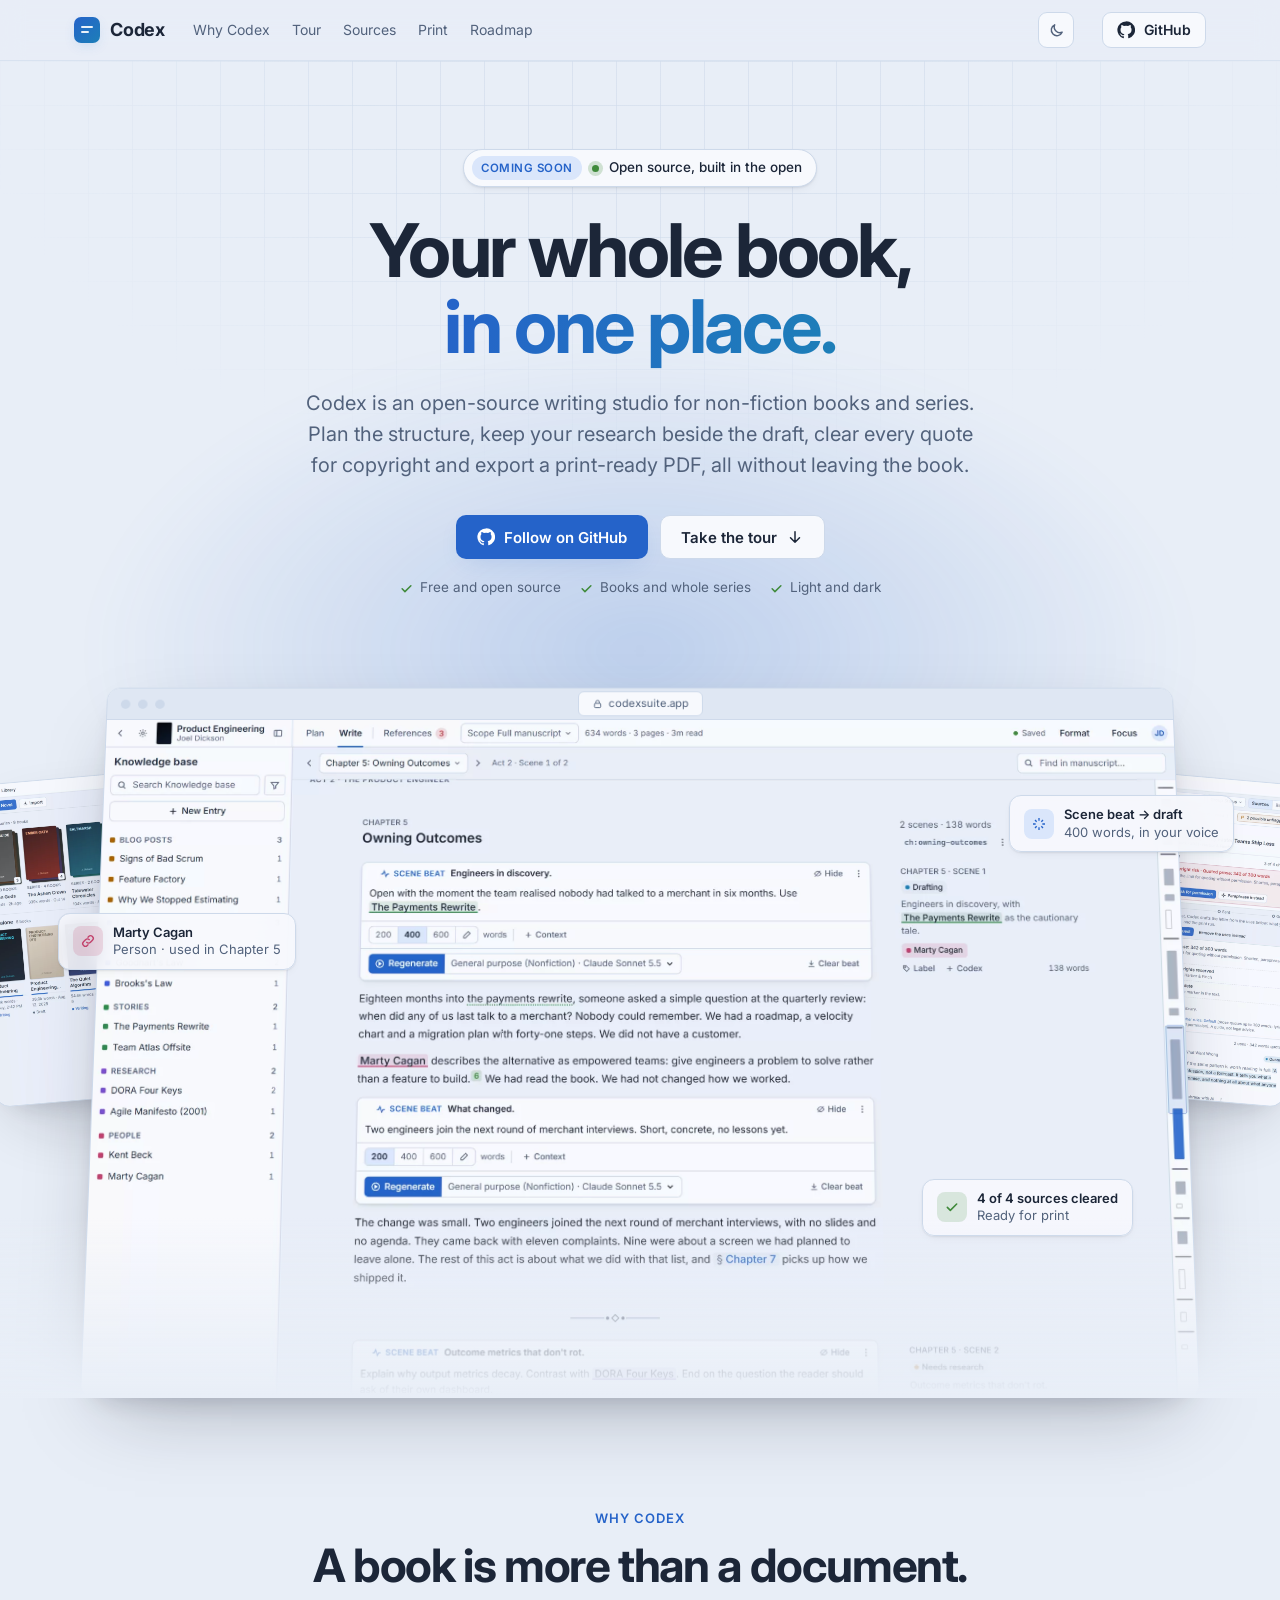
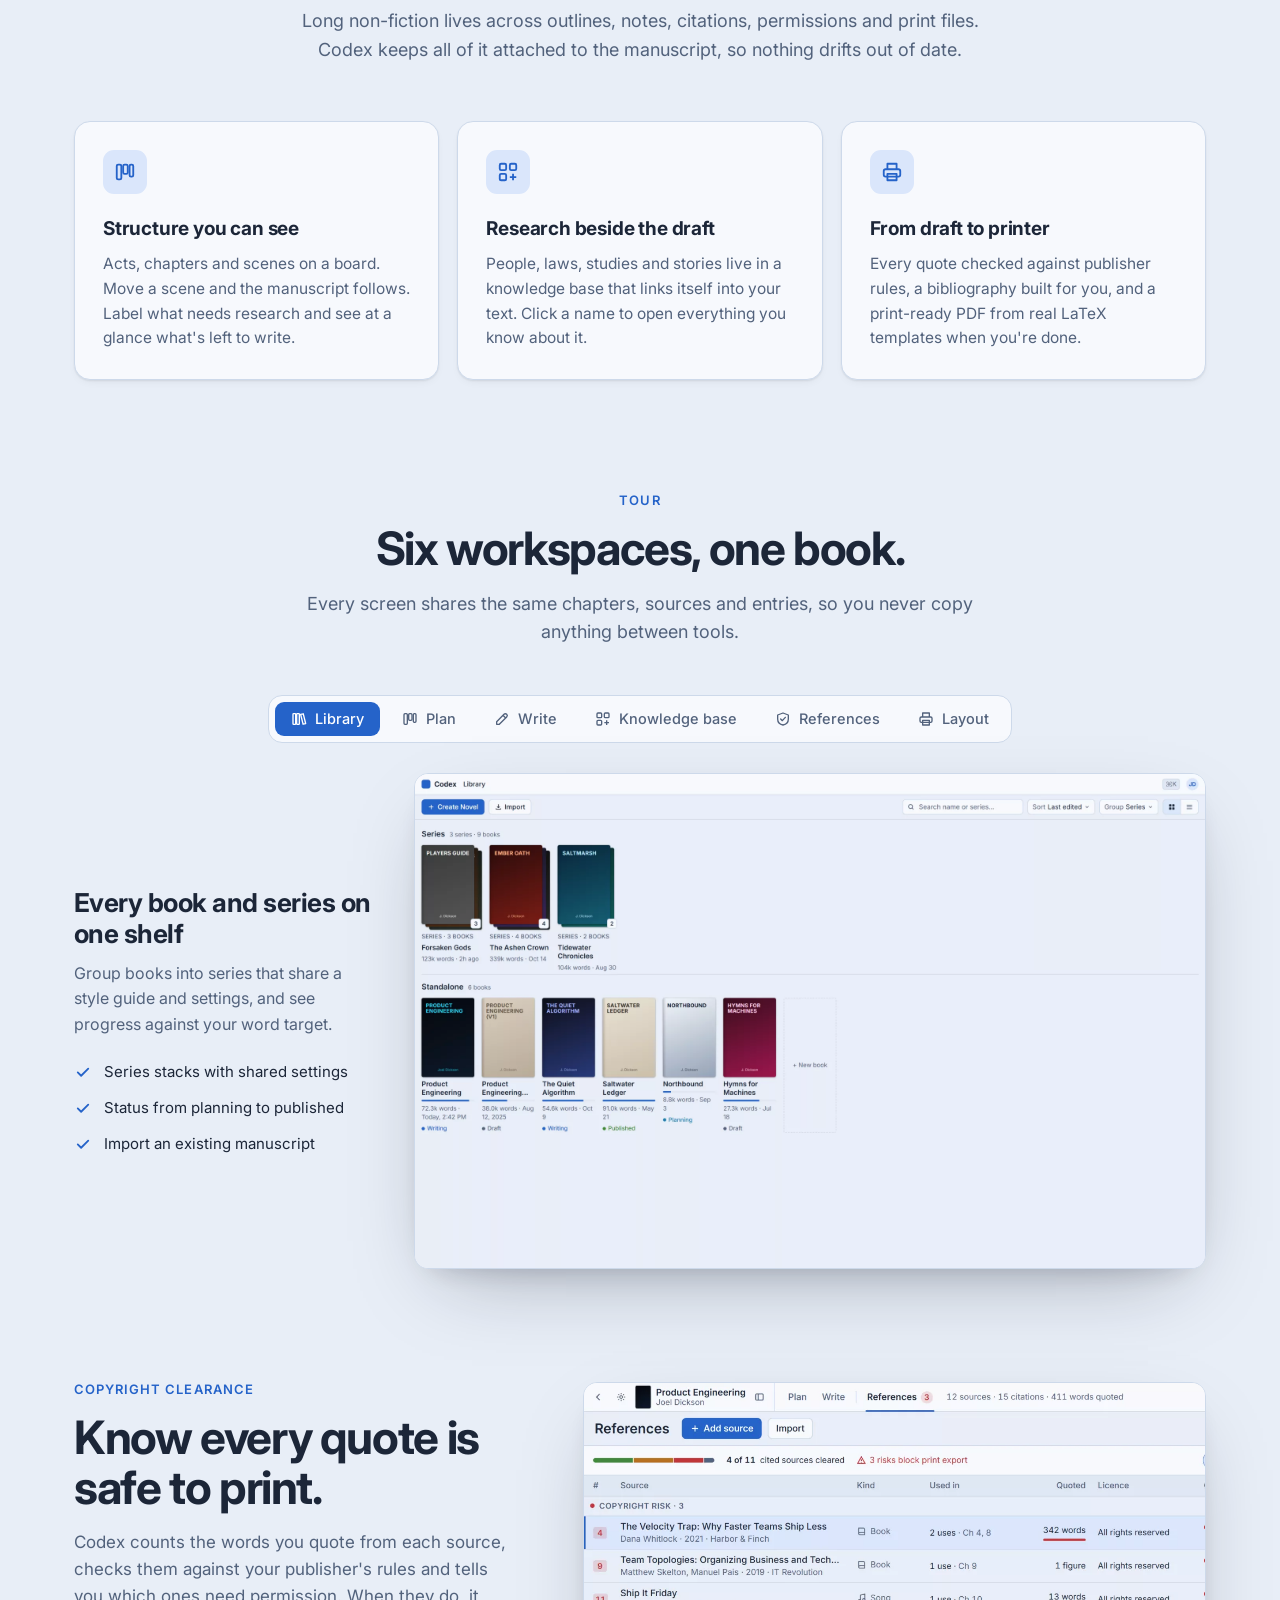
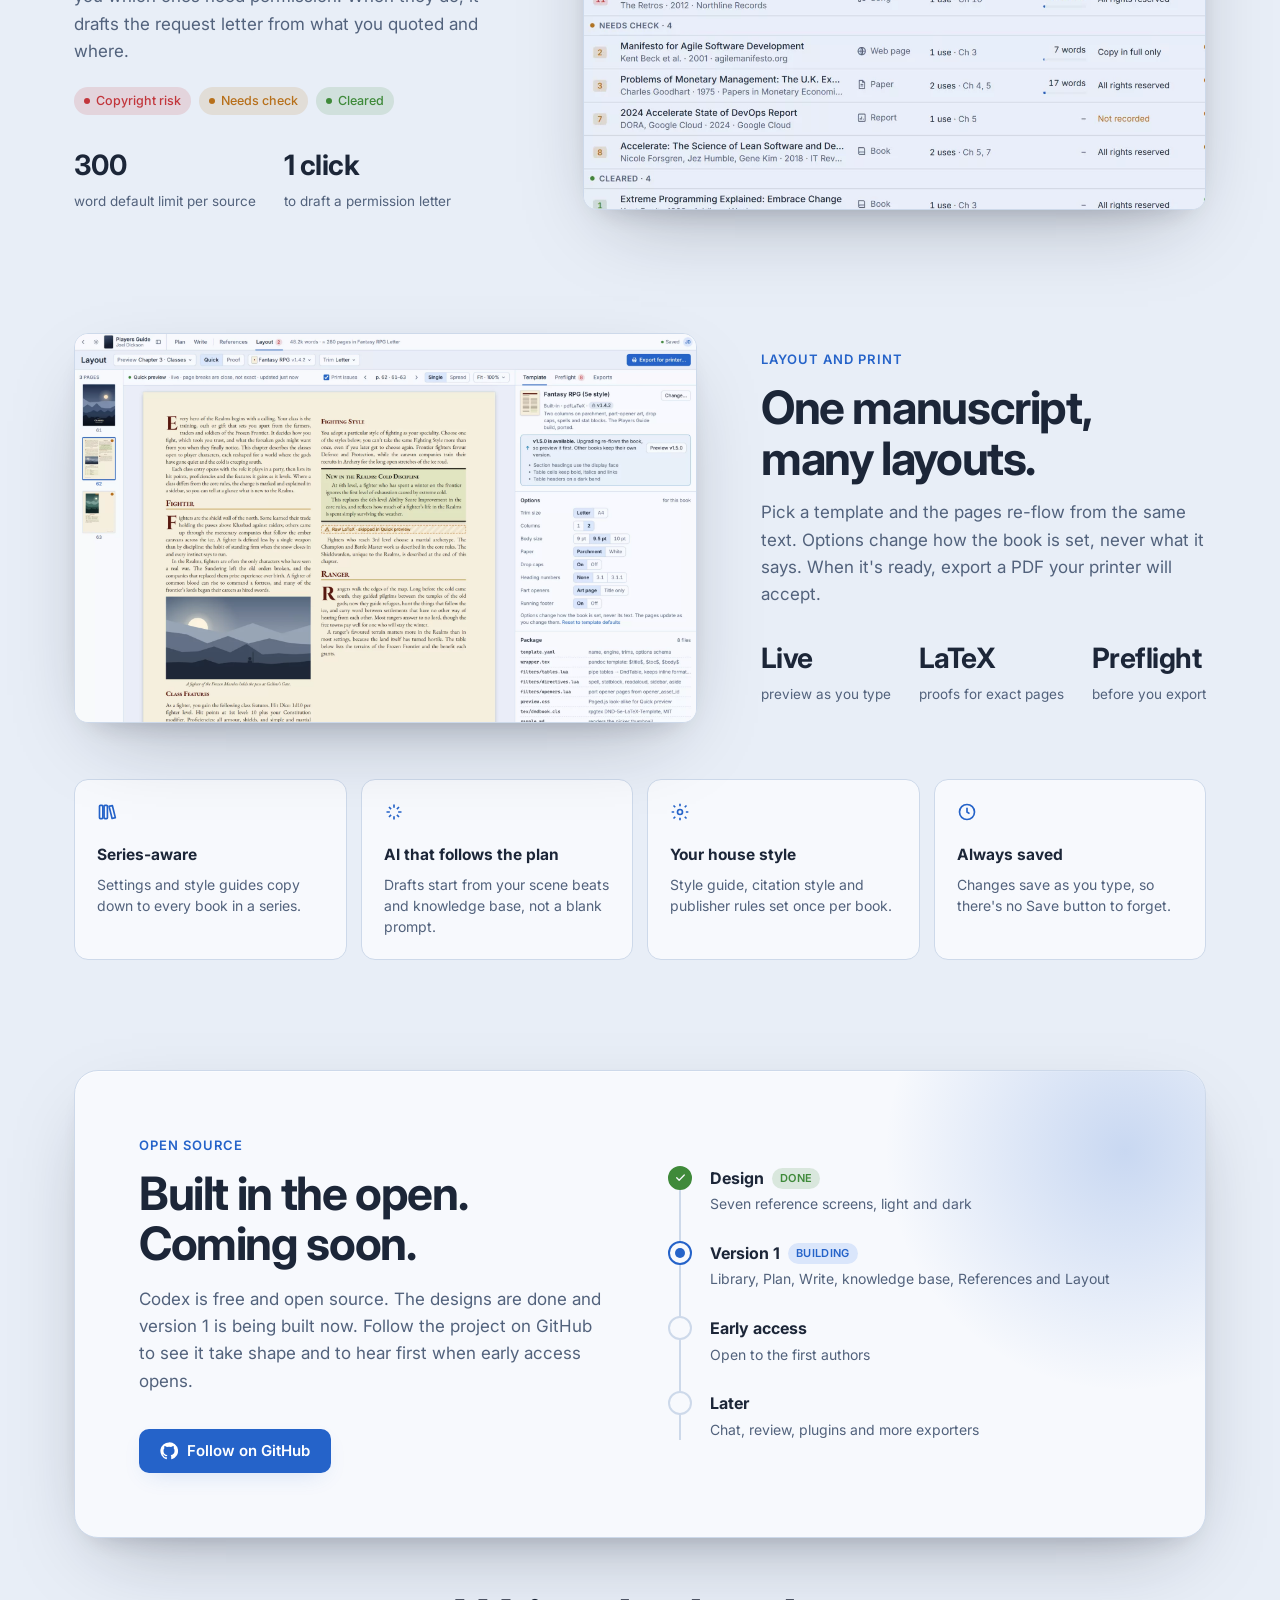
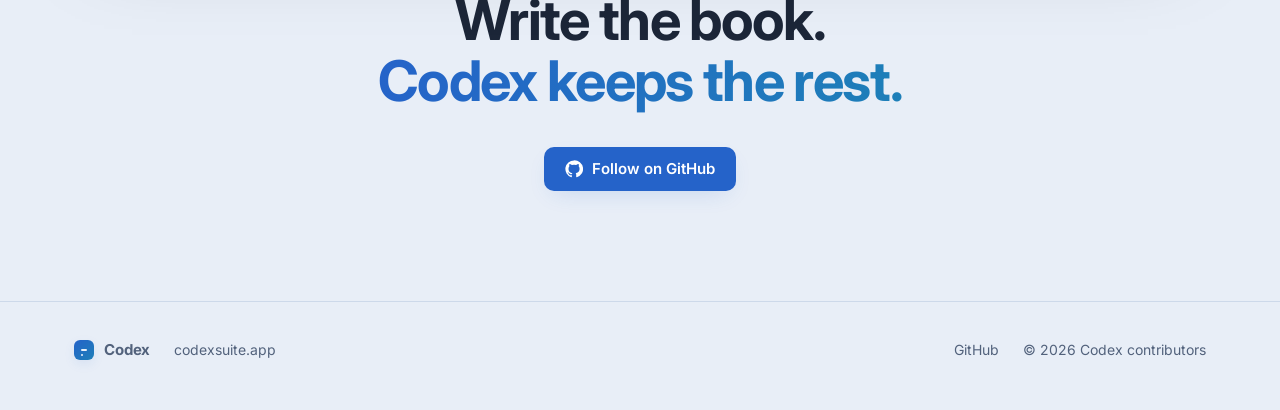
==== site/index.html @ ac788fd6 "Add the Codex landing page and design assets site/ is the static landing page for codexsuite.app: an" ====
<!doctype html>
<html lang="en">
<head>
<meta charset="utf-8">
<meta name="viewport" content="width=device-width, initial-scale=1">
<title>Codex · The writing studio for books and series</title>
<meta name="description" content="Codex is an open-source writing studio for non-fiction books and series: plan, research, write, clear your sources and export a print-ready PDF in one place. Coming soon.">
<meta name="theme-color" content="#e8eef7" media="(prefers-color-scheme: light)">
<meta name="theme-color" content="#171e2d" media="(prefers-color-scheme: dark)">
<link rel="canonical" href="https://codexsuite.app/">
<link rel="icon" href="favicon.svg" type="image/svg+xml">
<meta property="og:type" content="website">
<meta property="og:url" content="https://codexsuite.app/">
<meta property="og:title" content="Codex · Open source and coming soon">
<meta property="og:description" content="Plan, research, write and print your book in one place.">
<meta property="og:image" content="https://codexsuite.app/og-image.png">
<meta property="og:image:width" content="1200">
<meta property="og:image:height" content="630">
<meta name="twitter:card" content="summary_large_image">
<link rel="stylesheet" href="tokens.css">
<style>
  /* Marketing layer on top of Codex tokens: colours, radii and fonts come from tokens.css;
     only the type scale is larger, because this is a landing page, not the compact app. */
  *, *::before, *::after { box-sizing: border-box; }
  :where(.grid, .flex) > * { min-width: 0; }
  :root {
    --page-max: 1180px;
    --gutter: 24px;
    --grad-a: #2563c9;
    --grad-b: #1d7fb8;
    --glow: color-mix(in srgb, var(--color-accent) 22%, transparent);
    --frame-shadow: 0 1px 0 rgb(255 255 255 / .6) inset, 0 30px 80px -30px rgb(16 24 40 / .35), 0 12px 30px -18px rgb(16 24 40 / .25);
    --grid-line: color-mix(in srgb, var(--color-border) 55%, transparent);
  }
  @media (prefers-color-scheme: dark) {
    :root:not([data-theme="light"]) {
      --grad-a: #5cc8f0; --grad-b: #9db8ff;
      --frame-shadow: 0 0 0 1px rgb(255 255 255 / .04) inset, 0 40px 100px -30px rgb(0 0 0 / .8), 0 0 80px -20px color-mix(in srgb, #5cc8f0 25%, transparent);
    }
  }
  :root[data-theme="dark"] {
    --grad-a: #5cc8f0; --grad-b: #9db8ff;
    --frame-shadow: 0 0 0 1px rgb(255 255 255 / .04) inset, 0 40px 100px -30px rgb(0 0 0 / .8), 0 0 80px -20px color-mix(in srgb, #5cc8f0 25%, transparent);
  }

  /* Light/dark screenshot swap that follows both the OS and the toggle */
  .only-dark { display: none; }
  @media (prefers-color-scheme: dark) {
    :root:not([data-theme="light"]) .only-dark { display: block; }
    :root:not([data-theme="light"]) .only-light { display: none; }
  }
  :root[data-theme="dark"] .only-dark { display: block; }
  :root[data-theme="dark"] .only-light { display: none; }

  html { scroll-behavior: smooth; }
  body {
    margin: 0;
    background: var(--color-bg);
    color: var(--color-text);
    font-family: var(--font-sans);
    font-size: 16px;
    line-height: 1.6;
    -webkit-font-smoothing: antialiased;
    overflow-x: hidden;
  }
  a { color: inherit; }
  img { display: block; max-width: 100%; height: auto; }
  .wrap { max-width: var(--page-max); margin: 0 auto; padding: 0 var(--gutter); }
  .muted { color: var(--color-muted); }

  /* ---------- Nav ---------- */
  .nav {
    position: sticky; top: 0; z-index: 20;
    background: color-mix(in srgb, var(--color-bg) 78%, transparent);
    backdrop-filter: saturate(1.4) blur(12px);
    -webkit-backdrop-filter: saturate(1.4) blur(12px);
    border-bottom: 1px solid color-mix(in srgb, var(--color-border) 60%, transparent);
  }
  .nav .wrap { display: flex; align-items: center; gap: 28px; height: 60px; }
  .brand { display: flex; align-items: center; gap: 10px; font-weight: 700; font-size: 18px; letter-spacing: -.01em; text-decoration: none; }
  .mark {
    width: 26px; height: 26px; border-radius: 7px; position: relative; flex: none;
    background: linear-gradient(140deg, var(--grad-a), var(--grad-b));
    box-shadow: 0 4px 14px -4px var(--glow);
  }
  .mark::before, .mark::after { content: ""; position: absolute; left: 7px; right: 7px; height: 2px; border-radius: 2px; background: rgb(255 255 255 / .9); }
  .mark::before { top: 9px; }
  .mark::after { top: 14px; right: 11px; }
  :root[data-theme="dark"] .mark::before, :root[data-theme="dark"] .mark::after { background: #06192a; }
  @media (prefers-color-scheme: dark) { :root:not([data-theme="light"]) .mark::before, :root:not([data-theme="light"]) .mark::after { background: #06192a; } }
  .nav-links { display: flex; gap: 22px; font-size: 14px; color: var(--color-muted); }
  .nav-links a { text-decoration: none; }
  .nav-links a:hover { color: var(--color-text); }
  .nav-spacer { flex: 1; }
  .icon-btn {
    width: 36px; height: 36px; display: grid; place-items: center; border-radius: 9px;
    border: 1px solid var(--color-border); background: var(--color-surface); color: var(--color-muted); cursor: pointer;
  }
  .icon-btn:hover { color: var(--color-text); }
  .icon-btn svg { width: 17px; height: 17px; }

  .btn {
    display: inline-flex; align-items: center; gap: 9px; height: 44px; padding: 0 20px;
    border-radius: 10px; font: 600 15px/1 var(--font-sans); text-decoration: none; cursor: pointer;
    border: 1px solid transparent; transition: transform .15s ease, box-shadow .15s ease, background .15s ease;
    white-space: nowrap;
  }
  .btn svg { width: 18px; height: 18px; flex: none; }
  .btn-primary { background: var(--color-accent); color: var(--color-accent-fg); box-shadow: 0 8px 24px -10px var(--glow); }
  .btn-primary:hover { transform: translateY(-1px); box-shadow: 0 12px 30px -10px var(--glow); }
  .btn-ghost { background: var(--color-surface); border-color: var(--color-border); color: var(--color-text); }
  .btn-ghost:hover { background: var(--color-surface-2); }
  .btn-sm { height: 36px; padding: 0 14px; font-size: 14px; border-radius: 9px; }

  /* ---------- Hero ---------- */
  .hero { position: relative; padding: 88px 0 0; text-align: center; isolation: isolate; }
  .hero::before {
    content: ""; position: absolute; inset: 0 0 30% 0; z-index: -1;
    background-image: linear-gradient(var(--grid-line) 1px, transparent 1px), linear-gradient(90deg, var(--grid-line) 1px, transparent 1px);
    background-size: 44px 44px;
    -webkit-mask-image: radial-gradient(ellipse 70% 60% at 50% 0%, #000 30%, transparent 75%);
            mask-image: radial-gradient(ellipse 70% 60% at 50% 0%, #000 30%, transparent 75%);
  }
  .hero::after {
    content: ""; position: absolute; z-index: -1; left: 50%; top: 280px; width: min(1100px, 120vw); height: 620px; transform: translateX(-50%);
    background: radial-gradient(closest-side, var(--glow), transparent);
    filter: blur(20px);
  }
  .pill {
    display: inline-flex; align-items: center; gap: 10px; padding: 6px 14px 6px 8px; border-radius: 999px;
    background: var(--color-surface); border: 1px solid var(--color-border); font-size: 13.5px; font-weight: 500;
    box-shadow: var(--shadow-raised);
  }
  .pill .tag {
    padding: 3px 9px; border-radius: 999px; font-size: 11.5px; font-weight: 600; letter-spacing: .04em; text-transform: uppercase;
    background: var(--color-accent-soft); color: var(--color-accent);
  }
  .pill .dot { width: 7px; height: 7px; border-radius: 50%; background: var(--color-ok); box-shadow: 0 0 0 4px color-mix(in srgb, var(--color-ok) 22%, transparent); animation: pulse 2.4s ease-in-out infinite; }
  @keyframes pulse { 50% { box-shadow: 0 0 0 7px color-mix(in srgb, var(--color-ok) 0%, transparent); } }
  h1 {
    margin: 26px auto 0; max-width: 900px;
    font-size: clamp(40px, 6.4vw, 74px); line-height: 1.02; letter-spacing: -.035em; font-weight: 700;
  }
  .grad {
    background: linear-gradient(100deg, var(--grad-a), var(--grad-b));
    -webkit-background-clip: text; background-clip: text; color: transparent;
  }
  .lede { margin: 24px auto 0; max-width: 680px; font-size: clamp(17px, 2vw, 20px); line-height: 1.55; color: var(--color-muted); }
  .cta-row { display: flex; gap: 12px; justify-content: center; flex-wrap: wrap; margin-top: 34px; }
  .fine { margin-top: 18px; font-size: 13.5px; color: var(--color-muted); display: flex; gap: 18px; justify-content: center; flex-wrap: wrap; }
  .fine span { display: inline-flex; align-items: center; gap: 6px; }
  .fine svg { width: 15px; height: 15px; color: var(--color-ok); }

  /* App window frame */
  .frame {
    border-radius: 14px; overflow: hidden; background: var(--color-surface);
    border: 1px solid var(--color-border); box-shadow: var(--frame-shadow);
  }
  .frame-bar {
    display: flex; align-items: center; gap: 8px; height: 34px; padding: 0 14px;
    background: var(--color-surface-2); border-bottom: 1px solid var(--color-border);
  }
  .frame-bar i { width: 10px; height: 10px; border-radius: 50%; background: var(--color-border); }
  .frame-bar .url {
    margin: 0 auto; padding: 3px 14px; border-radius: 6px; font-size: 11.5px; color: var(--color-muted);
    background: var(--color-surface); border: 1px solid var(--color-border); display: flex; align-items: center; gap: 6px;
  }
  .frame-bar .url svg { width: 11px; height: 11px; }
  .frame-bar .bal { width: 46px; }

  .stage { position: relative; margin: 64px auto 0; max-width: 1120px; perspective: 2000px; }
  .stage .main { position: relative; z-index: 2; transform: rotateX(8deg); transform-origin: 50% 100%; animation: rise 1.1s cubic-bezier(.2,.7,.2,1) both .1s; }
  @keyframes rise { from { opacity: 0; transform: rotateX(18deg) translateY(40px); } }
  .stage .side { position: absolute; z-index: 1; width: 46%; top: 70px; opacity: .9; animation: fade .9s ease both .5s; }
  @keyframes fade { from { opacity: 0; } }
  .stage .side.l { left: -9%; transform: rotate(-5deg) translateY(30px); }
  .stage .side.r { right: -9%; transform: rotate(5deg) translateY(30px); }
  .stage-fade { position: relative; z-index: 3; height: 180px; margin-top: -180px; background: linear-gradient(to bottom, transparent, var(--color-bg)); }

  /* Floating callouts on the hero shot */
  .callout {
    position: absolute; z-index: 4; display: flex; align-items: center; gap: 10px; padding: 10px 14px; border-radius: 12px;
    background: color-mix(in srgb, var(--color-surface) 88%, transparent); border: 1px solid var(--color-border);
    backdrop-filter: blur(10px); -webkit-backdrop-filter: blur(10px);
    box-shadow: var(--shadow-raised); font-size: 13px; text-align: left; line-height: 1.35;
    animation: float 6s ease-in-out infinite;
  }
  .callout b { display: block; font-weight: 600; }
  .callout .ic { width: 30px; height: 30px; border-radius: 8px; display: grid; place-items: center; flex: none; }
  .callout .ic svg { width: 16px; height: 16px; }
  .callout.c1 { left: -2%; top: 34%; }
  .callout.c2 { right: -3%; top: 18%; animation-delay: -3s; }
  .callout.c3 { right: 6%; bottom: 22%; animation-delay: -1.5s; }
  @keyframes float { 50% { transform: translateY(-8px); } }

  /* ---------- Sections ---------- */
  section { padding: 110px 0; }
  .eyebrow { font-size: 13px; font-weight: 600; letter-spacing: .08em; text-transform: uppercase; color: var(--color-accent); }
  h2 { margin: 12px 0 0; font-size: clamp(30px, 4vw, 46px); line-height: 1.1; letter-spacing: -.03em; font-weight: 700; }
  .sec-head { max-width: 720px; }
  .sec-head.center { margin: 0 auto; text-align: center; }
  .sec-head p { margin: 16px 0 0; font-size: 18px; color: var(--color-muted); }

  .pillars { display: grid; grid-template-columns: repeat(3, minmax(0, 1fr)); gap: 18px; margin-top: 56px; }
  .card {
    padding: 28px; border-radius: 16px; background: var(--color-surface); border: 1px solid var(--color-border);
    box-shadow: var(--shadow-raised); position: relative; overflow: hidden;
  }
  .card .ic {
    width: 44px; height: 44px; border-radius: 11px; display: grid; place-items: center;
    background: var(--color-accent-soft); color: var(--color-accent);
  }
  .card .ic svg { width: 22px; height: 22px; }
  .card h3 { margin: 20px 0 8px; font-size: 19px; letter-spacing: -.01em; }
  .card p { margin: 0; color: var(--color-muted); font-size: 15.5px; }

  /* Tour */
  .tour { margin-top: 48px; }
  .tabs {
    display: flex; gap: 6px; padding: 6px; border-radius: 14px; width: max-content; max-width: 100%; margin: 0 auto;
    background: var(--color-surface); border: 1px solid var(--color-border); overflow-x: auto; scrollbar-width: none;
  }
  .tabs::-webkit-scrollbar { display: none; }
  .tab {
    display: inline-flex; align-items: center; gap: 8px; padding: 9px 16px; border-radius: 9px; border: 0; background: none;
    font: 500 14.5px/1 var(--font-sans); color: var(--color-muted); cursor: pointer; white-space: nowrap;
  }
  .tab svg { width: 16px; height: 16px; }
  .tab:hover { color: var(--color-text); background: var(--color-surface-2); }
  .tab[aria-selected="true"] { background: var(--color-accent); color: var(--color-accent-fg); }
  .panel { display: none; margin-top: 30px; grid-template-columns: minmax(0, 300px) minmax(0, 1fr); gap: 40px; align-items: center; }
  .panel.on { display: grid; animation: fade .4s ease both; }
  .panel h3 { margin: 0; font-size: 26px; letter-spacing: -.02em; line-height: 1.2; }
  .panel > div > p { color: var(--color-muted); margin: 12px 0 0; }
  .ticks { list-style: none; padding: 0; margin: 22px 0 0; display: grid; gap: 12px; font-size: 15px; }
  .ticks li { display: grid; grid-template-columns: 22px minmax(0, 1fr); gap: 8px; }
  .ticks svg { width: 18px; height: 18px; margin-top: 3px; color: var(--color-accent); }

  /* Spotlights */
  .spot { display: grid; grid-template-columns: minmax(0, 5fr) minmax(0, 7fr); gap: 64px; align-items: center; }
  .spot + .spot { margin-top: 120px; }
  .spot.flip { grid-template-columns: minmax(0, 7fr) minmax(0, 5fr); }
  .spot.flip .copy { order: 2; }
  .spot .copy p { color: var(--color-muted); font-size: 17px; margin: 16px 0 0; }
  .crop { aspect-ratio: 16 / 11; overflow: hidden; }
  /* Zoom with transform, not negative margins: the img box stays in place, so lazy loading still fires */
  .crop { position: relative; }
  .crop img { position: absolute; inset: 0; width: 100%; height: 100%; max-width: none; object-fit: cover; }
  .crop.refs img { object-position: left top; transform: scale(1.6); transform-origin: left top; }
  /* Show the whole Layout screen: app chrome, a text page and the template panel */
  .crop.print { aspect-ratio: 16 / 10; }
  .stat-row { display: flex; gap: 28px; margin-top: 28px; flex-wrap: wrap; }
  .stat b { display: block; font-size: 28px; letter-spacing: -.02em; }
  .stat span { font-size: 13.5px; color: var(--color-muted); }
  .chip {
    display: inline-flex; align-items: center; gap: 6px; padding: 4px 10px; border-radius: 999px; font-size: 12.5px; font-weight: 500;
    background: color-mix(in srgb, var(--c) 14%, transparent); color: var(--c);
  }
  .chip::before { content: ""; width: 6px; height: 6px; border-radius: 50%; background: currentColor; }
  .chips { display: flex; gap: 8px; flex-wrap: wrap; margin-top: 22px; }

  /* Mini feature grid */
  .minis { display: grid; grid-template-columns: repeat(4, minmax(0, 1fr)); gap: 14px; margin-top: 56px; }
  .mini { padding: 22px; border-radius: 14px; background: var(--color-surface); border: 1px solid var(--color-border); }
  .mini svg { width: 20px; height: 20px; color: var(--color-accent); }
  .mini h4 { margin: 14px 0 6px; font-size: 15.5px; }
  .mini p { margin: 0; font-size: 14px; color: var(--color-muted); line-height: 1.5; }

  /* Open source + roadmap */
  .oss {
    position: relative; overflow: hidden; border-radius: 24px; padding: 64px;
    background: var(--color-surface); border: 1px solid var(--color-border); box-shadow: var(--frame-shadow);
    display: grid; grid-template-columns: minmax(0, 1fr) minmax(0, 1fr); gap: 56px; align-items: center;
  }
  .oss::before {
    content: ""; position: absolute; right: -160px; top: -160px; width: 480px; height: 480px; border-radius: 50%;
    background: radial-gradient(closest-side, var(--glow), transparent); pointer-events: none;
  }
  .oss p { color: var(--color-muted); font-size: 17px; }
  .road { list-style: none; margin: 0; padding: 0; position: relative; }
  .road::before { content: ""; position: absolute; left: 11px; top: 14px; bottom: 14px; width: 2px; background: var(--color-border); }
  .road li { position: relative; display: grid; grid-template-columns: 24px minmax(0, 1fr); gap: 18px; padding: 12px 0; }
  .road .node {
    width: 24px; height: 24px; border-radius: 50%; display: grid; place-items: center; position: relative; z-index: 1;
    background: var(--color-surface); border: 2px solid var(--color-border);
  }
  .road .done .node { background: var(--color-ok); border-color: var(--color-ok); color: var(--color-surface); }
  .road .now .node { border-color: var(--color-accent); }
  .road .now .node::after { content: ""; width: 10px; height: 10px; border-radius: 50%; background: var(--color-accent); animation: pulse2 2s ease-in-out infinite; }
  @keyframes pulse2 { 50% { transform: scale(.6); opacity: .6; } }
  .road .node svg { width: 13px; height: 13px; }
  .road b { display: block; font-size: 16px; }
  .road span { font-size: 14px; color: var(--color-muted); }
  .road .badge { display: inline-block; margin-left: 8px; padding: 2px 8px; border-radius: 999px; font-size: 11px; font-weight: 600; letter-spacing: .03em; text-transform: uppercase; vertical-align: 2px; }
  .road .done .badge { background: color-mix(in srgb, var(--color-ok) 16%, transparent); color: var(--color-ok); }
  .road .now .badge { background: var(--color-accent-soft); color: var(--color-accent); }

  .closing { text-align: center; padding-top: 40px; }
  .closing h2 { font-size: clamp(32px, 5vw, 56px); }

  footer { border-top: 1px solid var(--color-border); padding: 36px 0 48px; font-size: 14px; color: var(--color-muted); }
  footer .wrap { display: flex; align-items: center; gap: 24px; flex-wrap: wrap; }
  footer a { text-decoration: none; }
  footer a:hover { color: var(--color-text); }

  /* ---------- Responsive ---------- */
  @media (max-width: 980px) {
    .stage .side, .callout.c3 { display: none; }
    .panel, .spot, .spot.flip, .oss { grid-template-columns: minmax(0, 1fr); gap: 32px; }
    .spot.flip .copy { order: 0; }
    .pillars { grid-template-columns: minmax(0, 1fr); }
    .minis { grid-template-columns: repeat(2, minmax(0, 1fr)); }
    .oss { padding: 40px 28px; }
  }
  @media (max-width: 720px) {
    :root { --gutter: 16px; }
    .nav-links, .nav .btn-sm span { display: none; }
    .hero { padding-top: 56px; }
    .callout { display: none; }
    .stage { margin-top: 40px; }
    .stage .main { transform: none; }
    section { padding: 72px 0; }
    .minis { grid-template-columns: minmax(0, 1fr); }
    .frame-bar .url { font-size: 10.5px; }
    .tabs { margin: 0; }
  }
  @media (prefers-reduced-motion: reduce) {
    *, *::before, *::after { animation: none !important; transition: none !important; }
  }
</style>
</head>
<body>

<!-- SVG icon sprite -->
<svg width="0" height="0" style="position:absolute" aria-hidden="true">
  <defs>
    <symbol id="i-gh" viewBox="0 0 24 24"><path fill="currentColor" d="M12 .5a11.5 11.5 0 0 0-3.64 22.41c.58.1.79-.25.79-.56v-2c-3.2.7-3.88-1.37-3.88-1.37-.53-1.33-1.28-1.69-1.28-1.69-1.05-.71.08-.7.08-.7 1.16.08 1.77 1.19 1.77 1.19 1.03 1.77 2.7 1.26 3.36.96.1-.75.4-1.26.73-1.55-2.55-.29-5.24-1.28-5.24-5.68 0-1.26.45-2.28 1.19-3.08-.12-.29-.52-1.46.11-3.05 0 0 .97-.31 3.17 1.18a11 11 0 0 1 5.77 0c2.2-1.49 3.17-1.18 3.17-1.18.63 1.59.23 2.76.11 3.05.74.8 1.19 1.82 1.19 3.08 0 4.41-2.69 5.38-5.25 5.67.41.36.78 1.06.78 2.14v3.17c0 .31.21.67.8.56A11.5 11.5 0 0 0 12 .5Z"/></symbol>
    <symbol id="i-arrow" viewBox="0 0 24 24"><path fill="none" stroke="currentColor" stroke-width="2" stroke-linecap="round" stroke-linejoin="round" d="M12 5v14m-6-6 6 6 6-6"/></symbol>
    <symbol id="i-check" viewBox="0 0 24 24"><path fill="none" stroke="currentColor" stroke-width="2.4" stroke-linecap="round" stroke-linejoin="round" d="m5 12.5 4.5 4.5L19 7.5"/></symbol>
    <symbol id="i-lock" viewBox="0 0 24 24"><g fill="none" stroke="currentColor" stroke-width="2"><rect x="5" y="11" width="14" height="10" rx="2"/><path d="M8 11V8a4 4 0 0 1 8 0v3"/></g></symbol>
    <symbol id="i-sun" viewBox="0 0 24 24"><g fill="none" stroke="currentColor" stroke-width="2" stroke-linecap="round"><circle cx="12" cy="12" r="4"/><path d="M12 2v2m0 16v2M4.9 4.9l1.4 1.4m11.4 11.4 1.4 1.4M2 12h2m16 0h2M4.9 19.1l1.4-1.4M17.7 6.3l1.4-1.4"/></g></symbol>
    <symbol id="i-moon" viewBox="0 0 24 24"><path fill="none" stroke="currentColor" stroke-width="2" stroke-linejoin="round" d="M20 14.5A8 8 0 0 1 9.5 4a8 8 0 1 0 10.5 10.5Z"/></symbol>
    <symbol id="i-board" viewBox="0 0 24 24"><g fill="none" stroke="currentColor" stroke-width="2" stroke-linejoin="round"><rect x="3" y="4" width="5" height="16" rx="1.5"/><rect x="10" y="4" width="5" height="10" rx="1.5"/><rect x="17" y="4" width="4" height="13" rx="1.5"/></g></symbol>
    <symbol id="i-pen" viewBox="0 0 24 24"><path fill="none" stroke="currentColor" stroke-width="2" stroke-linecap="round" stroke-linejoin="round" d="M4 20h4L19 9a2.8 2.8 0 0 0-4-4L4 16v4Zm9.5-13.5 4 4"/></symbol>
    <symbol id="i-book" viewBox="0 0 24 24"><path fill="none" stroke="currentColor" stroke-width="2" stroke-linejoin="round" d="M4 5a2 2 0 0 1 2-2h13v15H6a2 2 0 0 0-2 2V5Zm0 15a2 2 0 0 0 2 2h13v-4"/></symbol>
    <symbol id="i-brain" viewBox="0 0 24 24"><g fill="none" stroke="currentColor" stroke-width="2" stroke-linejoin="round"><rect x="3" y="3" width="7" height="7" rx="1.5"/><rect x="14" y="3" width="7" height="7" rx="1.5"/><rect x="3" y="14" width="7" height="7" rx="1.5"/><path d="M17.5 14v7M14 17.5h7"/></g></symbol>
    <symbol id="i-quote" viewBox="0 0 24 24"><g fill="none" stroke="currentColor" stroke-width="2" stroke-linejoin="round"><path d="M12 3 4 6v6c0 4.5 3.4 8.2 8 9 4.6-.8 8-4.5 8-9V6l-8-3Z"/><path stroke-linecap="round" d="m8.5 12 2.5 2.5 4.5-5"/></g></symbol>
    <symbol id="i-print" viewBox="0 0 24 24"><g fill="none" stroke="currentColor" stroke-width="2" stroke-linejoin="round"><path d="M7 9V3h10v6"/><rect x="3" y="9" width="18" height="8" rx="2"/><path d="M7 14h10v7H7z"/></g></symbol>
    <symbol id="i-shelf" viewBox="0 0 24 24"><g fill="none" stroke="currentColor" stroke-width="2" stroke-linejoin="round"><rect x="3" y="4" width="4" height="16" rx="1"/><rect x="8.5" y="4" width="4" height="16" rx="1"/><path d="m14.5 5.2 3.9-1 3.6 14.6-3.9 1z"/></g></symbol>
    <symbol id="i-spark" viewBox="0 0 24 24"><path fill="none" stroke="currentColor" stroke-width="2" stroke-linejoin="round" d="M12 3v4m0 10v4M3 12h4m10 0h4M6 6l2.5 2.5m7 7L18 18m0-12-2.5 2.5m-7 7L6 18"/></symbol>
    <symbol id="i-gear" viewBox="0 0 24 24"><g fill="none" stroke="currentColor" stroke-width="2"><circle cx="12" cy="12" r="3"/><path d="M12 2v3m0 14v3M4.2 4.2l2.1 2.1m11.4 11.4 2.1 2.1M2 12h3m14 0h3M4.2 19.8l2.1-2.1M17.7 6.3l2.1-2.1"/></g></symbol>
    <symbol id="i-moonbook" viewBox="0 0 24 24"><g fill="none" stroke="currentColor" stroke-width="2" stroke-linejoin="round"><circle cx="12" cy="12" r="9"/><path d="M12 7v5l3 2"/></g></symbol>
    <symbol id="i-link" viewBox="0 0 24 24"><g fill="none" stroke="currentColor" stroke-width="2" stroke-linecap="round"><path d="M10 14a4 4 0 0 0 5.7 0l3-3a4 4 0 0 0-5.7-5.7l-1 1"/><path d="M14 10a4 4 0 0 0-5.7 0l-3 3a4 4 0 0 0 5.7 5.7l1-1"/></g></symbol>
  </defs>
</svg>

<header class="nav">
  <div class="wrap">
    <a class="brand" href="#top"><span class="mark" aria-hidden="true"></span>Codex</a>
    <nav class="nav-links">
      <a href="#why">Why Codex</a>
      <a href="#tour">Tour</a>
      <a href="#sources">Sources</a>
      <a href="#print">Print</a>
      <a href="#roadmap">Roadmap</a>
    </nav>
    <div class="nav-spacer"></div>
    <button class="icon-btn" id="themeBtn" type="button" aria-label="Switch light or dark theme">
      <svg class="only-light"><use href="#i-moon"/></svg><svg class="only-dark"><use href="#i-sun"/></svg>
    </button>
    <a class="btn btn-ghost btn-sm" href="https://github.com/codexsuite"><svg><use href="#i-gh"/></svg><span>GitHub</span></a>
  </div>
</header>

<main id="top">
  <!-- ================= HERO ================= -->
  <div class="hero">
    <div class="wrap">
      <span class="pill"><span class="tag">Coming soon</span><span class="dot" aria-hidden="true"></span>Open source, built in the open</span>
      <h1>Your whole book,<br><span class="grad">in one place.</span></h1>
      <p class="lede">Codex is an open-source writing studio for non-fiction books and series. Plan the structure, keep your research beside the draft, clear every quote for copyright and export a print-ready PDF, all without leaving the book.</p>
      <div class="cta-row">
        <a class="btn btn-primary" href="https://github.com/codexsuite"><svg><use href="#i-gh"/></svg>Follow on GitHub</a>
        <a class="btn btn-ghost" href="#tour">Take the tour<svg><use href="#i-arrow"/></svg></a>
      </div>
      <div class="fine">
        <span><svg><use href="#i-check"/></svg>Free and open source</span>
        <span><svg><use href="#i-check"/></svg>Books and whole series</span>
        <span><svg><use href="#i-check"/></svg>Light and dark</span>
      </div>

      <div class="stage">
        <div class="side l frame" aria-hidden="true">
          <img class="only-light" src="shots/library-light.webp" alt="">
          <img class="only-dark" src="shots/library-dark.webp" alt="">
        </div>
        <div class="side r frame" aria-hidden="true">
          <img class="only-light" src="shots/references-light.webp" alt="">
          <img class="only-dark" src="shots/references-dark.webp" alt="">
        </div>
        <div class="main frame">
          <div class="frame-bar"><i></i><i></i><i></i><span class="url"><svg><use href="#i-lock"/></svg>codexsuite.app</span><span class="bal"></span></div>
          <img class="only-light" src="shots/write-light.webp" alt="The Codex Write screen: a chapter of a non-fiction manuscript with scene beats, AI draft controls and a knowledge base sidebar" width="2000" height="1250">
          <img class="only-dark" src="shots/write-dark.webp" alt="The Codex Write screen in dark mode" width="2000" height="1250">
        </div>
        <div class="callout c1">
          <span class="ic" style="background:color-mix(in srgb, var(--category-person) 16%, transparent);color:var(--category-person)"><svg><use href="#i-link"/></svg></span>
          <span><b>Marty Cagan</b><span class="muted">Person · used in Chapter 5</span></span>
        </div>
        <div class="callout c2">
          <span class="ic" style="background:var(--color-accent-soft);color:var(--color-accent)"><svg><use href="#i-spark"/></svg></span>
          <span><b>Scene beat → draft</b><span class="muted">400 words, in your voice</span></span>
        </div>
        <div class="callout c3">
          <span class="ic" style="background:color-mix(in srgb, var(--color-ok) 16%, transparent);color:var(--color-ok)"><svg><use href="#i-check"/></svg></span>
          <span><b>4 of 4 sources cleared</b><span class="muted">Ready for print</span></span>
        </div>
      </div>
    </div>
    <div class="stage-fade"></div>
  </div>

  <!-- ================= WHY ================= -->
  <section id="why">
    <div class="wrap">
      <div class="sec-head center">
        <div class="eyebrow">Why Codex</div>
        <h2>A book is more than a document.</h2>
        <p>Long non-fiction lives across outlines, notes, citations, permissions and print files. Codex keeps all of it attached to the manuscript, so nothing drifts out of date.</p>
      </div>
      <div class="pillars">
        <div class="card">
          <div class="ic"><svg><use href="#i-board"/></svg></div>
          <h3>Structure you can see</h3>
          <p>Acts, chapters and scenes on a board. Move a scene and the manuscript follows. Label what needs research and see at a glance what's left to write.</p>
        </div>
        <div class="card">
          <div class="ic"><svg><use href="#i-brain"/></svg></div>
          <h3>Research beside the draft</h3>
          <p>People, laws, studies and stories live in a knowledge base that links itself into your text. Click a name to open everything you know about it.</p>
        </div>
        <div class="card">
          <div class="ic"><svg><use href="#i-print"/></svg></div>
          <h3>From draft to printer</h3>
          <p>Every quote checked against publisher rules, a bibliography built for you, and a print-ready PDF from real LaTeX templates when you're done.</p>
        </div>
      </div>
    </div>
  </section>

  <!-- ================= TOUR ================= -->
  <section id="tour" style="padding-top:0">
    <div class="wrap">
      <div class="sec-head center">
        <div class="eyebrow">Tour</div>
        <h2>Six workspaces, one book.</h2>
        <p>Every screen shares the same chapters, sources and entries, so you never copy anything between tools.</p>
      </div>

      <div class="tour">
        <div class="tabs" role="tablist" aria-label="Codex screens">
          <button class="tab" role="tab" aria-selected="true" data-t="library"><svg><use href="#i-shelf"/></svg>Library</button>
          <button class="tab" role="tab" aria-selected="false" data-t="plan"><svg><use href="#i-board"/></svg>Plan</button>
          <button class="tab" role="tab" aria-selected="false" data-t="write"><svg><use href="#i-pen"/></svg>Write</button>
          <button class="tab" role="tab" aria-selected="false" data-t="codex"><svg><use href="#i-brain"/></svg>Knowledge base</button>
          <button class="tab" role="tab" aria-selected="false" data-t="references"><svg><use href="#i-quote"/></svg>References</button>
          <button class="tab" role="tab" aria-selected="false" data-t="print"><svg><use href="#i-print"/></svg>Layout</button>
        </div>

        <div class="panel on" id="p-library" role="tabpanel">
          <div>
            <h3>Every book and series on one shelf</h3>
            <p>Group books into series that share a style guide and settings, and see progress against your word target.</p>
            <ul class="ticks">
              <li><svg><use href="#i-check"/></svg>Series stacks with shared settings</li>
              <li><svg><use href="#i-check"/></svg>Status from planning to published</li>
              <li><svg><use href="#i-check"/></svg>Import an existing manuscript</li>
            </ul>
          </div>
          <div class="frame"><img class="only-light" src="shots/library-light.webp" alt="Codex Library screen with series and standalone books" loading="lazy"><img class="only-dark" src="shots/library-dark.webp" alt="Codex Library screen, dark" loading="lazy"></div>
        </div>

        <div class="panel" id="p-plan" role="tabpanel">
          <div>
            <h3>Plan the shape before the sentences</h3>
            <p>A board of acts, chapters and scenes, or a plain outline when you'd rather read than drag.</p>
            <ul class="ticks">
              <li><svg><use href="#i-check"/></svg>Scene summaries and word counts</li>
              <li><svg><use href="#i-check"/></svg>Labels like <em>Needs research</em> and <em>Ready to write</em></li>
              <li><svg><use href="#i-check"/></svg>Knowledge base entries pinned to scenes</li>
            </ul>
          </div>
          <div class="frame"><img class="only-light" src="shots/plan-light.webp" alt="Codex Plan board with acts, chapters and scenes" loading="lazy"><img class="only-dark" src="shots/plan-dark.webp" alt="Codex Plan board, dark" loading="lazy"></div>
        </div>

        <div class="panel" id="p-write" role="tabpanel">
          <div>
            <h3>Write with your plan in the margin</h3>
            <p>A calm manuscript editor with the scene summary beside the text and your notes one click away.</p>
            <ul class="ticks">
              <li><svg><use href="#i-check"/></svg>Scene beats that draft 200 to 600 words with AI</li>
              <li><svg><use href="#i-check"/></svg>Mentions link to the knowledge base as you type</li>
              <li><svg><use href="#i-check"/></svg>Focus mode and a manuscript minimap</li>
            </ul>
          </div>
          <div class="frame"><img class="only-light" src="shots/write-light.webp" alt="Codex Write screen" loading="lazy"><img class="only-dark" src="shots/write-dark.webp" alt="Codex Write screen, dark" loading="lazy"></div>
        </div>

        <div class="panel" id="p-codex" role="tabpanel">
          <div>
            <h3>A knowledge base that knows your book</h3>
            <p>One entry per person, idea or source, with aliases so every mention links itself.</p>
            <ul class="ticks">
              <li><svg><use href="#i-check"/></svg>See every scene that uses an entry</li>
              <li><svg><use href="#i-check"/></svg>Timelines for people and events</li>
              <li><svg><use href="#i-check"/></svg>Short summaries become AI context</li>
            </ul>
          </div>
          <div class="frame"><img class="only-light" src="shots/codex-light.webp" alt="Codex knowledge base entry for Goodhart's Law" loading="lazy"><img class="only-dark" src="shots/codex-dark.webp" alt="Codex knowledge base entry, dark" loading="lazy"></div>
        </div>

        <div class="panel" id="p-references" role="tabpanel">
          <div>
            <h3>Sources, citations and permissions</h3>
            <p>Every source you quote, where you used it and whether you're cleared to print it.</p>
            <ul class="ticks">
              <li><svg><use href="#i-check"/></svg>Quoted words counted against publisher limits</li>
              <li><svg><use href="#i-check"/></svg>Permission letters drafted for you</li>
              <li><svg><use href="#i-check"/></svg>A bibliography in your citation style</li>
            </ul>
          </div>
          <div class="frame"><img class="only-light" src="shots/references-light.webp" alt="Codex References screen with copyright clearance" loading="lazy"><img class="only-dark" src="shots/references-dark.webp" alt="Codex References screen, dark" loading="lazy"></div>
        </div>

        <div class="panel" id="p-print" role="tabpanel">
          <div>
            <h3>See the printed page while you write</h3>
            <p>A live preview of the book in its print template, and a real proof when you need exact pages.</p>
            <ul class="ticks">
              <li><svg><use href="#i-check"/></svg>Preflight flags low-resolution images</li>
              <li><svg><use href="#i-check"/></svg>Templates with trim, columns and paper options</li>
              <li><svg><use href="#i-check"/></svg>Export with bleed and crop marks</li>
            </ul>
          </div>
          <div class="frame"><img class="only-light" src="shots/print-light.webp" alt="Codex Layout screen with a print preview" loading="lazy"><img class="only-dark" src="shots/print-dark.webp" alt="Codex Layout screen, dark" loading="lazy"></div>
        </div>
      </div>
    </div>
  </section>

  <!-- ================= SPOTLIGHTS ================= -->
  <section style="padding-top:0">
    <div class="wrap">
      <div class="spot" id="sources">
        <div class="copy">
          <div class="eyebrow">Copyright clearance</div>
          <h2>Know every quote is safe to print.</h2>
          <p>Codex counts the words you quote from each source, checks them against your publisher's rules and tells you which ones need permission. When they do, it drafts the request letter from what you quoted and where.</p>
          <div class="chips">
            <span class="chip" style="--c:var(--color-danger)">Copyright risk</span>
            <span class="chip" style="--c:var(--color-warn)">Needs check</span>
            <span class="chip" style="--c:var(--color-ok)">Cleared</span>
          </div>
          <div class="stat-row">
            <div class="stat"><b>300</b><span>word default limit per source</span></div>
            <div class="stat"><b>1 click</b><span>to draft a permission letter</span></div>
          </div>
        </div>
        <div class="frame crop refs">
          <img class="only-light" src="shots/references-light.webp" alt="Copyright clearance list with risk, needs-check and cleared sources" width="2000" height="1250">
          <img class="only-dark" src="shots/references-dark.webp" alt="Copyright clearance list, dark" width="2000" height="1250">
        </div>
      </div>

      <div class="spot flip" id="print">
        <div class="copy">
          <div class="eyebrow">Layout and print</div>
          <h2>One manuscript, many layouts.</h2>
          <p>Pick a template and the pages re-flow from the same text. Options change how the book is set, never what it says. When it's ready, export a PDF your printer will accept.</p>
          <div class="stat-row">
            <div class="stat"><b>Live</b><span>preview as you type</span></div>
            <div class="stat"><b>LaTeX</b><span>proofs for exact pages</span></div>
            <div class="stat"><b>Preflight</b><span>before you export</span></div>
          </div>
        </div>
        <div class="frame crop print">
          <img class="only-light" src="shots/print-light.webp" alt="Print layout options for a two-column template" width="2000" height="1250">
          <img class="only-dark" src="shots/print-dark.webp" alt="Print layout options, dark" width="2000" height="1250">
        </div>
      </div>

      <div class="minis">
        <div class="mini"><svg><use href="#i-shelf"/></svg><h4>Series-aware</h4><p>Settings and style guides copy down to every book in a series.</p></div>
        <div class="mini"><svg><use href="#i-spark"/></svg><h4>AI that follows the plan</h4><p>Drafts start from your scene beats and knowledge base, not a blank prompt.</p></div>
        <div class="mini"><svg><use href="#i-gear"/></svg><h4>Your house style</h4><p>Style guide, citation style and publisher rules set once per book.</p></div>
        <div class="mini"><svg><use href="#i-moonbook"/></svg><h4>Always saved</h4><p>Changes save as you type, so there's no Save button to forget.</p></div>
      </div>
    </div>
  </section>

  <!-- ================= OPEN SOURCE + ROADMAP ================= -->
  <section id="roadmap" style="padding-top:0">
    <div class="wrap">
      <div class="oss">
        <div>
          <div class="eyebrow">Open source</div>
          <h2>Built in the open.<br>Coming soon.</h2>
          <p>Codex is free and open source. The designs are done and version 1 is being built now. Follow the project on GitHub to see it take shape and to hear first when early access opens.</p>
          <div class="cta-row" style="justify-content:flex-start">
            <a class="btn btn-primary" href="https://github.com/codexsuite"><svg><use href="#i-gh"/></svg>Follow on GitHub</a>
          </div>
        </div>
        <ol class="road">
          <li class="done"><span class="node"><svg><use href="#i-check"/></svg></span><div><b>Design<span class="badge">Done</span></b><span>Seven reference screens, light and dark</span></div></li>
          <li class="now"><span class="node"></span><div><b>Version 1<span class="badge">Building</span></b><span>Library, Plan, Write, knowledge base, References and Layout</span></div></li>
          <li><span class="node"></span><div><b>Early access</b><span>Open to the first authors</span></div></li>
          <li><span class="node"></span><div><b>Later</b><span>Chat, review, plugins and more exporters</span></div></li>
        </ol>
      </div>

      <div class="closing">
        <h2>Write the book.<br><span class="grad">Codex keeps the rest.</span></h2>
        <div class="cta-row">
          <a class="btn btn-primary" href="https://github.com/codexsuite"><svg><use href="#i-gh"/></svg>Follow on GitHub</a>
        </div>
      </div>
    </div>
  </section>
</main>

<footer>
  <div class="wrap">
    <a class="brand" href="#top" style="font-size:15px"><span class="mark" style="width:20px;height:20px;border-radius:6px" aria-hidden="true"></span>Codex</a>
    <span>codexsuite.app</span>
    <div class="nav-spacer"></div>
    <a href="https://github.com/codexsuite">GitHub</a>
    <span>© 2026 Codex contributors</span>
  </div>
</footer>

<script>
  // Theme: OS by default; the toggle forces the other theme and remembers it.
  (() => {
    const root = document.documentElement;
    try { const t = localStorage.getItem('codex-theme'); if (t) root.dataset.theme = t; } catch {}
    document.getElementById('themeBtn').addEventListener('click', () => {
      const dark = root.dataset.theme ? root.dataset.theme === 'dark' : matchMedia('(prefers-color-scheme: dark)').matches;
      root.dataset.theme = dark ? 'light' : 'dark';
      try { localStorage.setItem('codex-theme', root.dataset.theme); } catch {}
    });
  })();

  // Tour tabs
  document.querySelectorAll('.tab').forEach(tab => tab.addEventListener('click', () => {
    document.querySelectorAll('.tab').forEach(t => t.setAttribute('aria-selected', t === tab));
    document.querySelectorAll('.panel').forEach(p => p.classList.toggle('on', p.id === 'p-' + tab.dataset.t));
  }));
</script>
</body>
</html>
---- site/tokens.css ----
/*
 * Codex design tokens: "Nord Frost" palette (deepened), compact density.
 * Source of truth for colour, type, spacing and density. Mirrored in tokens.json.
 * See design/README.md for usage rules.
 *
 * Theming:
 *   - Light is the default.
 *   - Follows the OS (prefers-color-scheme) unless overridden.
 *   - Force a theme with <html data-theme="light"> or <html data-theme="dark">.
 * Density:
 *   - Compact is the default. <html data-density="comfortable"> loosens it.
 */

@import url("https://fonts.googleapis.com/css2?family=Inter:wght@400;500;600;700&display=swap");

:root {
  color-scheme: light;

  /* Colour: light */
  --color-bg: #e8eef7;          /* page background */
  --color-surface: #f7f9fd;     /* bars, cards, tables, inputs */
  --color-surface-2: #dfe7f3;   /* table headers, hover, progress track */
  --color-border: #cdd9ea;
  --color-text: #1c2638;
  --color-muted: #52627c;       /* secondary text, meta, icons */
  --color-accent: #2563c9;      /* primary actions, focus, selection, progress */
  --color-accent-fg: #ffffff;   /* text on accent */
  --color-accent-soft: #dae6fb; /* selected/pressed backgrounds, row hover */
  --color-ok: #3f8a3a;
  --color-warn: #b7701b;
  --color-info: #1d7fb8;
  --color-danger: #c2353b;
  --shadow-raised: 0 1px 2px rgb(16 24 40 / .08), 0 4px 12px -6px rgb(16 24 40 / .12);

  /* Typography: Inter everywhere (sans titles) */
  --font-sans: "Inter", system-ui, -apple-system, "Segoe UI", sans-serif;
  --font-mono: ui-monospace, "Cascadia Code", "SF Mono", Menlo, monospace;
  --text-2xs: 10.5px;  /* overlines, status labels */
  --text-xs: 11px;     /* meta, table headers */
  --text-sm: 12px;     /* controls, table cells */
  --text-base: 13px;   /* body */
  --text-md: 14px;     /* section headings */
  --text-lg: 18px;     /* page / screen titles */
  --leading: 1.45;
  --leading-prose: 1.7;  /* manuscript text in Write */
  --weight-regular: 400;
  --weight-medium: 500;
  --weight-semibold: 600;

  /* Shape & space (4px grid) */
  --radius-xs: 3px;    /* book covers */
  --radius-sm: 6px;    /* buttons, inputs */
  --radius-md: 8px;    /* tables, panels */
  --radius-lg: 10px;   /* app frame, modals */
  --space-1: 4px;
  --space-2: 8px;
  --space-3: 12px;
  --space-4: 16px;
  --space-5: 24px;

  /* Density: compact (default) */
  --bar-height: 38px;      /* top app bar */
  --control-height: 28px;  /* buttons, inputs, selects */
  --row-height: 34px;      /* table / list rows */
  --cover-width: 96px;     /* grid book cover width; height = 1.5x */
  --shelf-gap: 14px;
  --column-width: 244px;   /* Plan board chapter column */
  --sidebar-width: 252px;  /* book workspace left sidebar */
  --prose-width: 680px;    /* Write manuscript text column */
  --gutter-width: 248px;   /* Write scene gutter (summary, labels, Codex) */
  --minimap-width: 28px;   /* Write minimap */
  --panel-width: 420px;    /* References detail panel */
  --overlay-width: 920px;  /* Knowledge base entry window */

  /* Codex category colours (#3): a separate palette from the UI colours above */
  --category-blog: #a86200;
  --category-law: #3b5bdb;
  --category-story: #2f8a4c;
  --category-research: #7c4dce;
  --category-person: #c2416b;
}

:root[data-density="comfortable"] {
  --bar-height: 44px;
  --control-height: 32px;
  --row-height: 40px;
  --cover-width: 128px;
  --shelf-gap: 18px;
  --column-width: 288px;
  --sidebar-width: 280px;
  --prose-width: 720px;
  --gutter-width: 280px;
  --minimap-width: 32px;
  --panel-width: 460px;
  --overlay-width: 1000px;
}

@media (prefers-color-scheme: dark) {
  :root:not([data-theme="light"]) {
    color-scheme: dark;
    --color-bg: #171e2d;
    --color-surface: #1f2839;
    --color-surface-2: #29344a;
    --color-border: #334058;
    --color-text: #eef2f8;
    --color-muted: #a0aec6;
    --color-accent: #5cc8f0;
    --color-accent-fg: #06192a;
    --color-accent-soft: #163a57;
    --color-ok: #9fdc8a;
    --color-warn: #f4cf72;
    --color-info: #7aa7f5;
    --color-danger: #f08a8f;
    --shadow-raised: 0 1px 2px rgb(0 0 0 / .4), 0 6px 16px -8px rgb(0 0 0 / .6);
    --category-blog: #f2c063;
    --category-law: #93a8ff;
    --category-story: #8fd6a0;
    --category-research: #c3a6ff;
    --category-person: #f49ab8;
  }
}

:root[data-theme="dark"] {
  color-scheme: dark;
  --color-bg: #171e2d;
  --color-surface: #1f2839;
  --color-surface-2: #29344a;
  --color-border: #334058;
  --color-text: #eef2f8;
  --color-muted: #a0aec6;
  --color-accent: #5cc8f0;
  --color-accent-fg: #06192a;
  --color-accent-soft: #163a57;
  --color-ok: #9fdc8a;
  --color-warn: #f4cf72;
  --color-info: #7aa7f5;
  --color-danger: #f08a8f;
  --shadow-raised: 0 1px 2px rgb(0 0 0 / .4), 0 6px 16px -8px rgb(0 0 0 / .6);
  --category-blog: #f2c063;
  --category-law: #93a8ff;
  --category-story: #8fd6a0;
  --category-research: #c3a6ff;
  --category-person: #f49ab8;
}

/* Book status → colour. Use these, never pick a status colour ad hoc. */
:root {
  --status-planning: var(--color-info);
  --status-draft: var(--color-muted);
  --status-writing: var(--color-accent);
  --status-revising: var(--color-warn);
  --status-published: var(--color-ok);
}
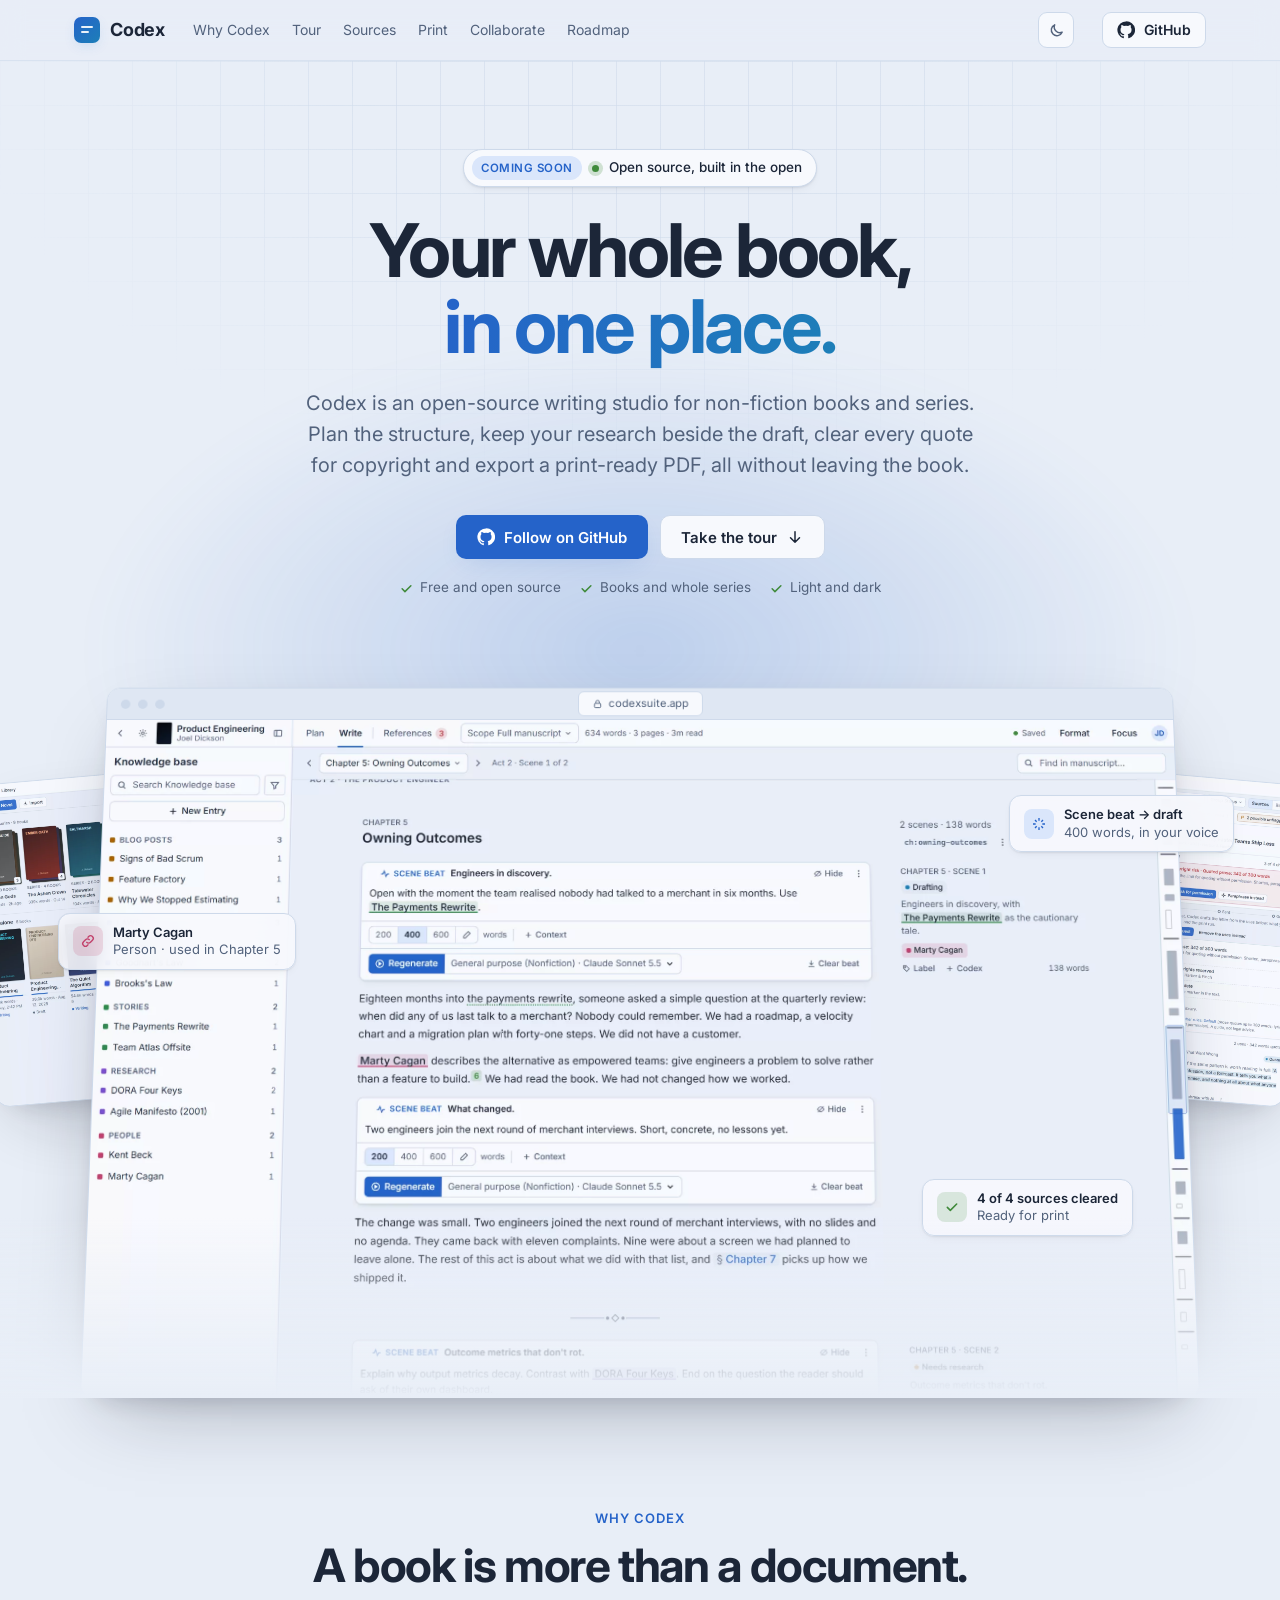
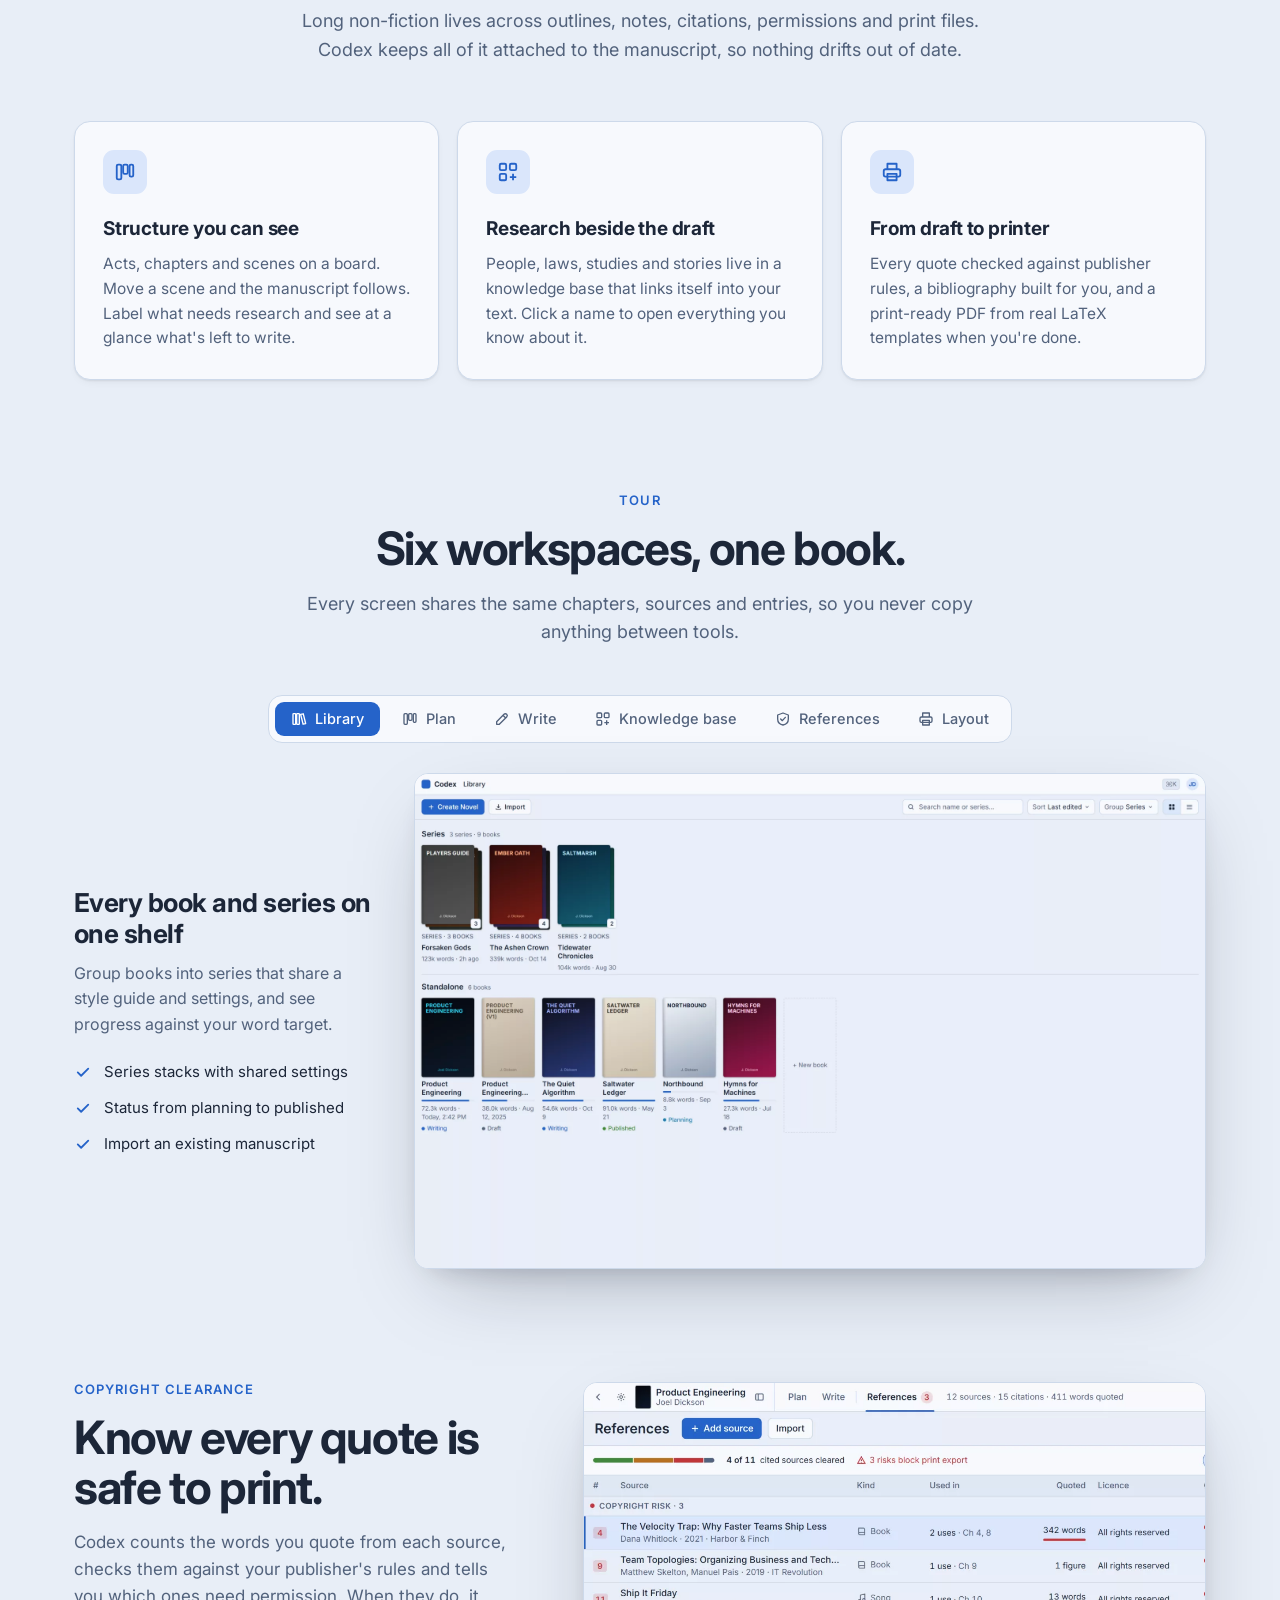
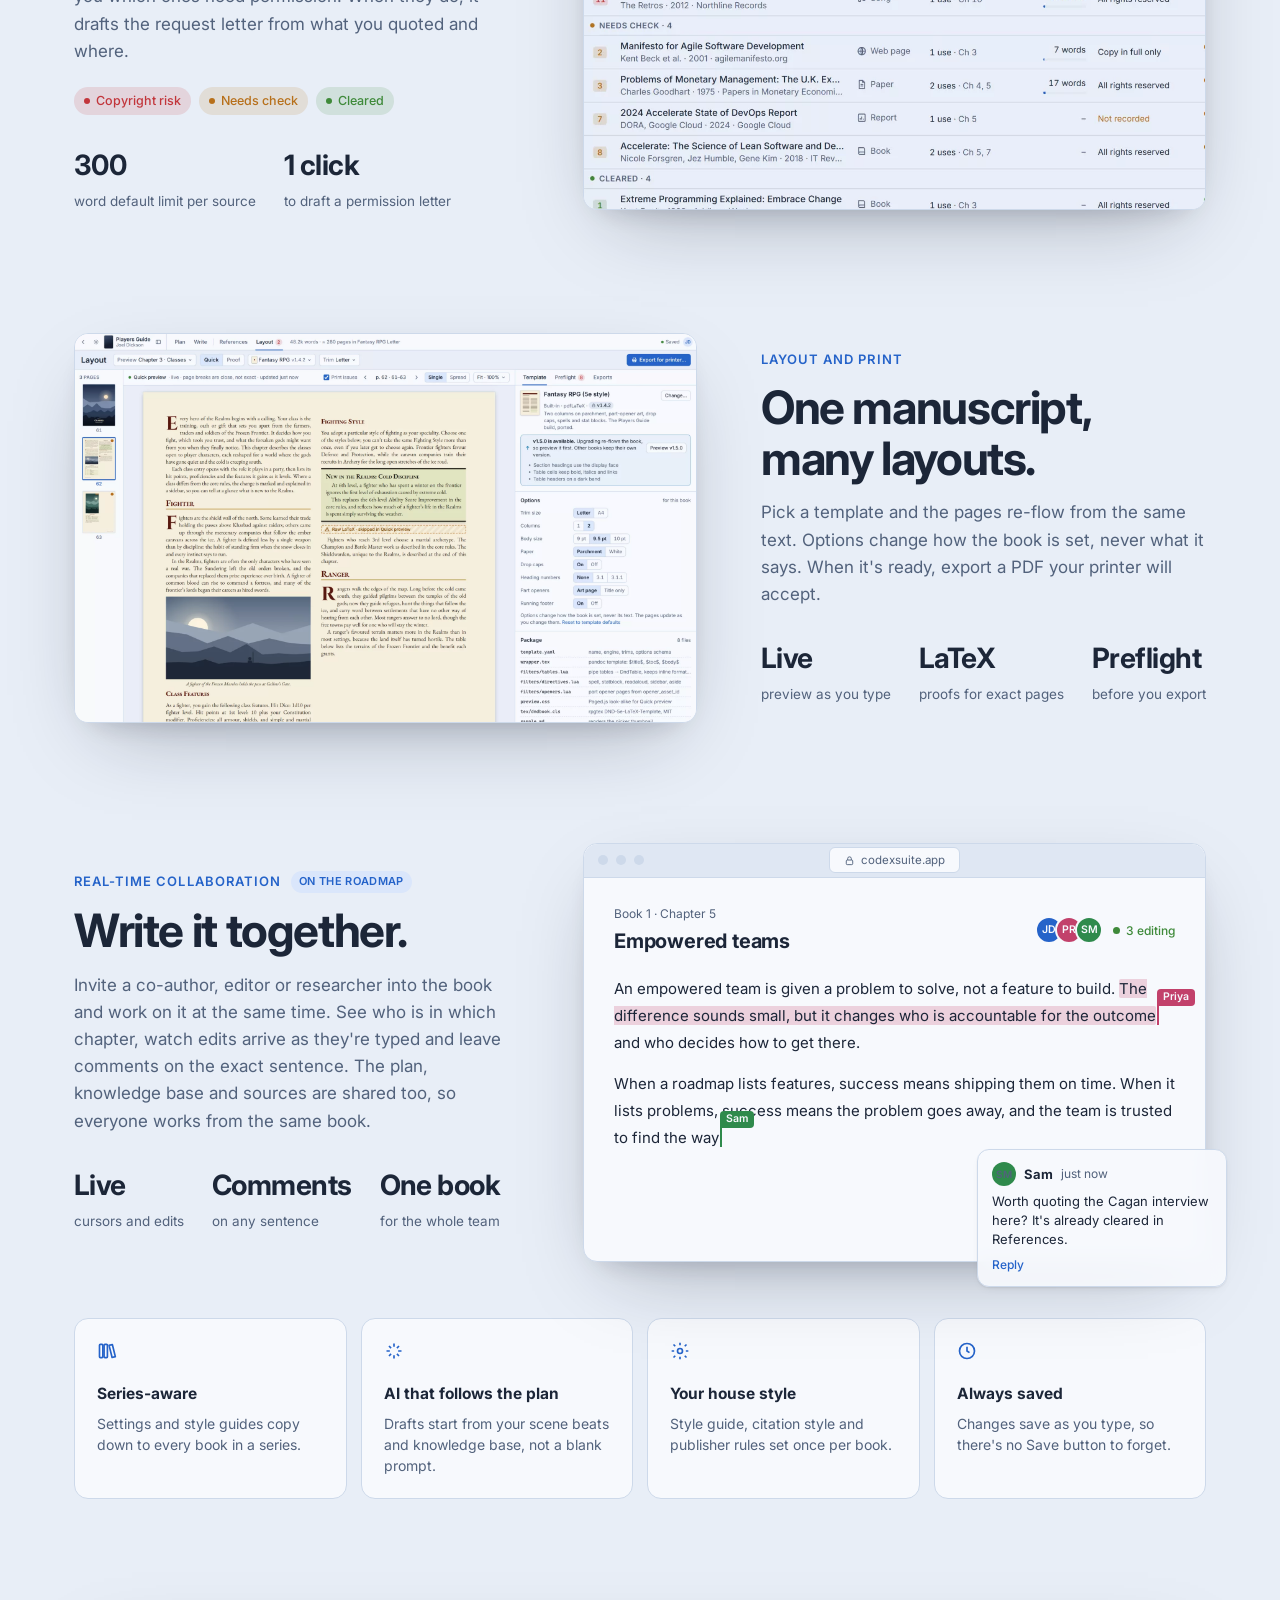
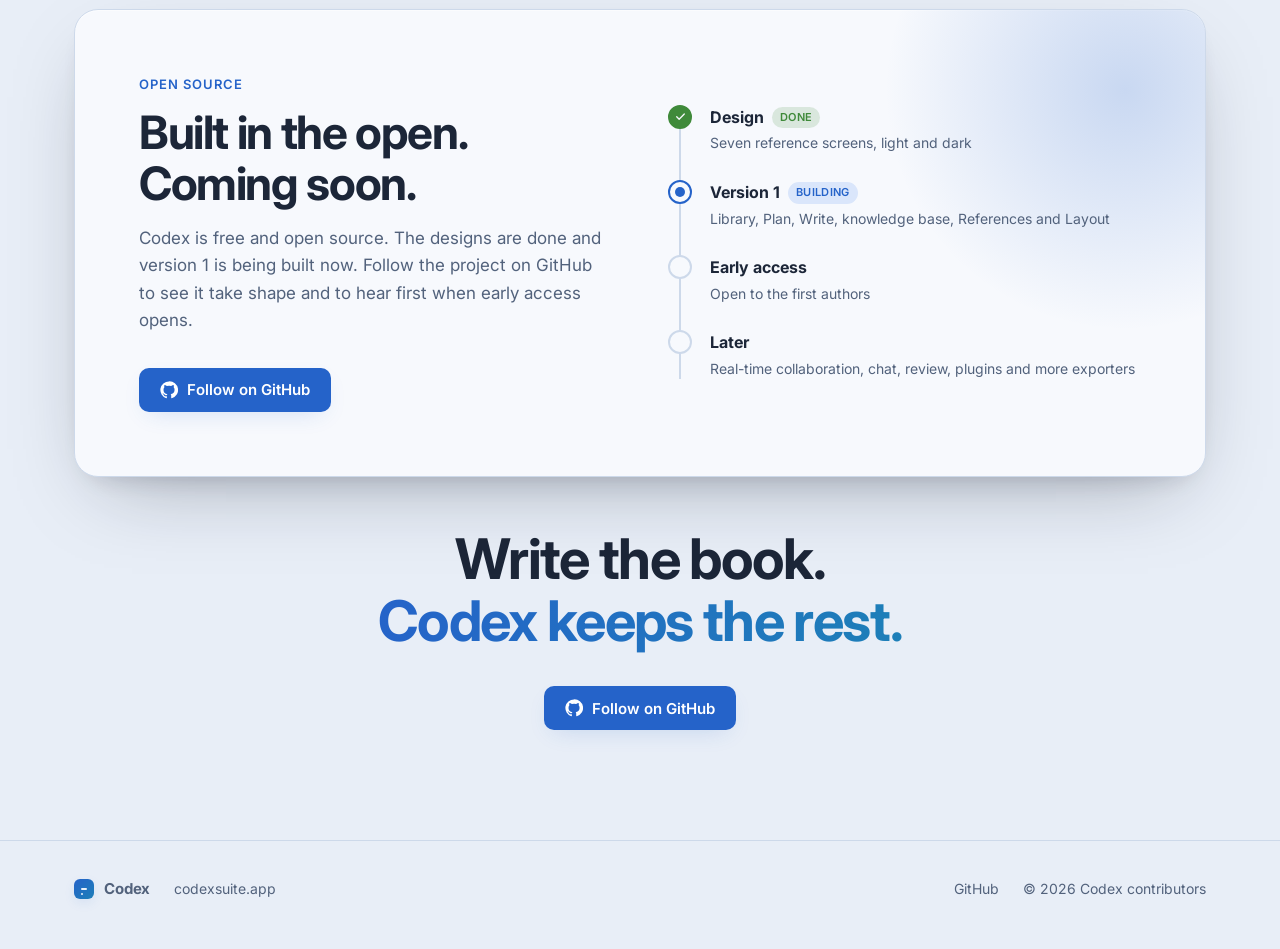
==== commit 56547f93: "Add a real-time collaboration spotlight to the landing page There are no screenshots of collaboratio" ====
--- a/site/index.html
+++ b/site/index.html
@@ -258,6 +258,48 @@
   }
   .chip::before { content: ""; width: 6px; height: 6px; border-radius: 50%; background: currentColor; }
   .chips { display: flex; gap: 8px; flex-wrap: wrap; margin-top: 22px; }
+  .soon {
+    display: inline-block; margin-left: 10px; padding: 2px 8px; border-radius: 999px; vertical-align: 1px;
+    font-size: 11px; letter-spacing: .03em; background: var(--color-accent-soft); color: var(--color-accent);
+  }
+
+  /* Collaboration mock-up: built in HTML until there is a real screen to show */
+  /* The comment hangs off the bottom-right corner, so the frame can't clip */
+  .collab { position: relative; overflow: visible; }
+  .collab .frame-bar { border-radius: 14px 14px 0 0; }
+  .collab .doc { padding: 26px 30px 96px; }
+  .collab .doc-head { display: flex; align-items: center; justify-content: space-between; gap: 16px; margin-bottom: 18px; }
+  .collab .crumb { font-size: 12px; color: var(--color-muted); }
+  .collab .doc-head h3 { margin: 2px 0 0; font-size: 20px; letter-spacing: -.01em; }
+  .presence { display: flex; align-items: center; gap: 10px; flex: none; }
+  .avatars { display: flex; }
+  .av {
+    width: 28px; height: 28px; border-radius: 50%; display: grid; place-items: center; margin-left: -8px;
+    background: var(--c); color: var(--color-surface); font-size: 10.5px; font-weight: 600; border: 2px solid var(--color-surface);
+  }
+  .avatars .av:first-child { margin-left: 0; }
+  .live { display: inline-flex; align-items: center; gap: 6px; font-size: 12px; color: var(--color-ok); font-weight: 500; }
+  .live::before { content: ""; width: 7px; height: 7px; border-radius: 50%; background: currentColor; animation: pulse2 2s ease-in-out infinite; }
+  .collab .prose p { margin: 0 0 14px; font-size: 15px; line-height: 1.8; }
+  .collab .sel { background: color-mix(in srgb, var(--c) 22%, transparent); border-radius: 2px; }
+  .caret { position: relative; display: inline-block; width: 2px; height: 1.25em; margin: 0 1px; vertical-align: -.25em; background: var(--c); }
+  .caret::after {
+    content: attr(data-name); position: absolute; left: 0; bottom: 100%; padding: 3px 6px; border-radius: 4px 4px 4px 0;
+    background: var(--c); color: var(--color-surface); font-size: 10.5px; font-weight: 600; line-height: 1; white-space: nowrap;
+  }
+  .caret.typing { animation: blink 1.1s steps(1) infinite; }
+  @keyframes blink { 50% { background: transparent; } }
+  .collab .comment {
+    position: absolute; right: -22px; bottom: -26px; width: 250px; padding: 12px 14px; border-radius: 12px;
+    background: color-mix(in srgb, var(--color-surface) 92%, transparent); border: 1px solid var(--color-border);
+    backdrop-filter: blur(10px); -webkit-backdrop-filter: blur(10px); box-shadow: var(--shadow-raised);
+    font-size: 13px; line-height: 1.45; animation: float 6s ease-in-out infinite;
+  }
+  .comment .who { display: flex; align-items: center; gap: 8px; margin-bottom: 6px; }
+  .comment .who .av { width: 24px; height: 24px; margin: 0; font-size: 10px; border: 0; }
+  .nowrap { white-space: nowrap; }
+  .comment .who span { color: var(--color-muted); font-size: 12px; }
+  .comment .reply { margin-top: 8px; font-size: 12px; color: var(--color-accent); font-weight: 500; }
 
   /* Mini feature grid */
   .minis { display: grid; grid-template-columns: repeat(4, minmax(0, 1fr)); gap: 14px; margin-top: 56px; }
@@ -311,6 +353,12 @@
     .pillars { grid-template-columns: minmax(0, 1fr); }
     .minis { grid-template-columns: repeat(2, minmax(0, 1fr)); }
     .oss { padding: 40px 28px; }
+    .collab .comment { right: -6px; }
+  }
+  @media (max-width: 560px) {
+    .collab .doc { padding: 20px 18px 6px; }
+    .collab .doc-head { flex-direction: column; align-items: flex-start; }
+    .collab .comment { position: static; width: auto; margin: 0 18px 18px; animation: none; }
   }
   @media (max-width: 720px) {
     :root { --gutter: 16px; }
@@ -362,6 +410,7 @@
       <a href="#tour">Tour</a>
       <a href="#sources">Sources</a>
       <a href="#print">Print</a>
+      <a href="#together">Collaborate</a>
       <a href="#roadmap">Roadmap</a>
     </nav>
     <div class="nav-spacer"></div>
@@ -589,6 +638,47 @@
         </div>
       </div>
 
+      <div class="spot" id="together">
+        <div class="copy">
+          <div class="eyebrow">Real-time collaboration<span class="soon">On the roadmap</span></div>
+          <h2>Write it together.</h2>
+          <p>Invite a co-author, editor or researcher into the book and work on it at the same time. See who is in which chapter, watch edits arrive as they're typed and leave comments on the exact sentence. The plan, knowledge base and sources are shared too, so everyone works from the same book.</p>
+          <div class="stat-row">
+            <div class="stat"><b>Live</b><span>cursors and edits</span></div>
+            <div class="stat"><b>Comments</b><span>on any sentence</span></div>
+            <div class="stat"><b>One book</b><span>for the whole team</span></div>
+          </div>
+        </div>
+        <div class="frame collab" role="img" aria-label="Mock-up of three people editing the same chapter, with live cursors, a highlighted sentence and a comment">
+          <div class="frame-bar"><i></i><i></i><i></i><span class="url"><svg><use href="#i-lock"/></svg>codexsuite.app</span><span class="bal"></span></div>
+          <div class="doc">
+            <div class="doc-head">
+              <div>
+                <div class="crumb">Book 1 · Chapter 5</div>
+                <h3>Empowered teams</h3>
+              </div>
+              <div class="presence">
+                <div class="avatars">
+                  <span class="av" style="--c:var(--color-accent)">JD</span>
+                  <span class="av" style="--c:var(--category-person)">PR</span>
+                  <span class="av" style="--c:var(--category-story)">SM</span>
+                </div>
+                <span class="live">3 editing</span>
+              </div>
+            </div>
+            <div class="prose">
+              <p>An empowered team is given a problem to solve, not a feature to build. <span class="sel" style="--c:var(--category-person)">The difference sounds small, but it changes who is accountable for the outcome</span><span class="caret" style="--c:var(--category-person)" data-name="Priya"></span> and who decides how to get there.</p>
+              <p>When a roadmap lists features, success means shipping them on time. When it lists problems, success means the problem goes away, and the team is trusted to find the <span class="nowrap">way<span class="caret typing" style="--c:var(--category-story)" data-name="Sam"></span></span></p>
+            </div>
+          </div>
+          <div class="comment">
+            <div class="who"><span class="av" style="--c:var(--category-story)">SM</span><b>Sam</b><span>just now</span></div>
+            Worth quoting the Cagan interview here? It's already cleared in References.
+            <div class="reply">Reply</div>
+          </div>
+        </div>
+      </div>
+
       <div class="minis">
         <div class="mini"><svg><use href="#i-shelf"/></svg><h4>Series-aware</h4><p>Settings and style guides copy down to every book in a series.</p></div>
         <div class="mini"><svg><use href="#i-spark"/></svg><h4>AI that follows the plan</h4><p>Drafts start from your scene beats and knowledge base, not a blank prompt.</p></div>
@@ -614,7 +704,7 @@
           <li class="done"><span class="node"><svg><use href="#i-check"/></svg></span><div><b>Design<span class="badge">Done</span></b><span>Seven reference screens, light and dark</span></div></li>
           <li class="now"><span class="node"></span><div><b>Version 1<span class="badge">Building</span></b><span>Library, Plan, Write, knowledge base, References and Layout</span></div></li>
           <li><span class="node"></span><div><b>Early access</b><span>Open to the first authors</span></div></li>
-          <li><span class="node"></span><div><b>Later</b><span>Chat, review, plugins and more exporters</span></div></li>
+          <li><span class="node"></span><div><b>Later</b><span>Real-time collaboration, chat, review, plugins and more exporters</span></div></li>
         </ol>
       </div>
 
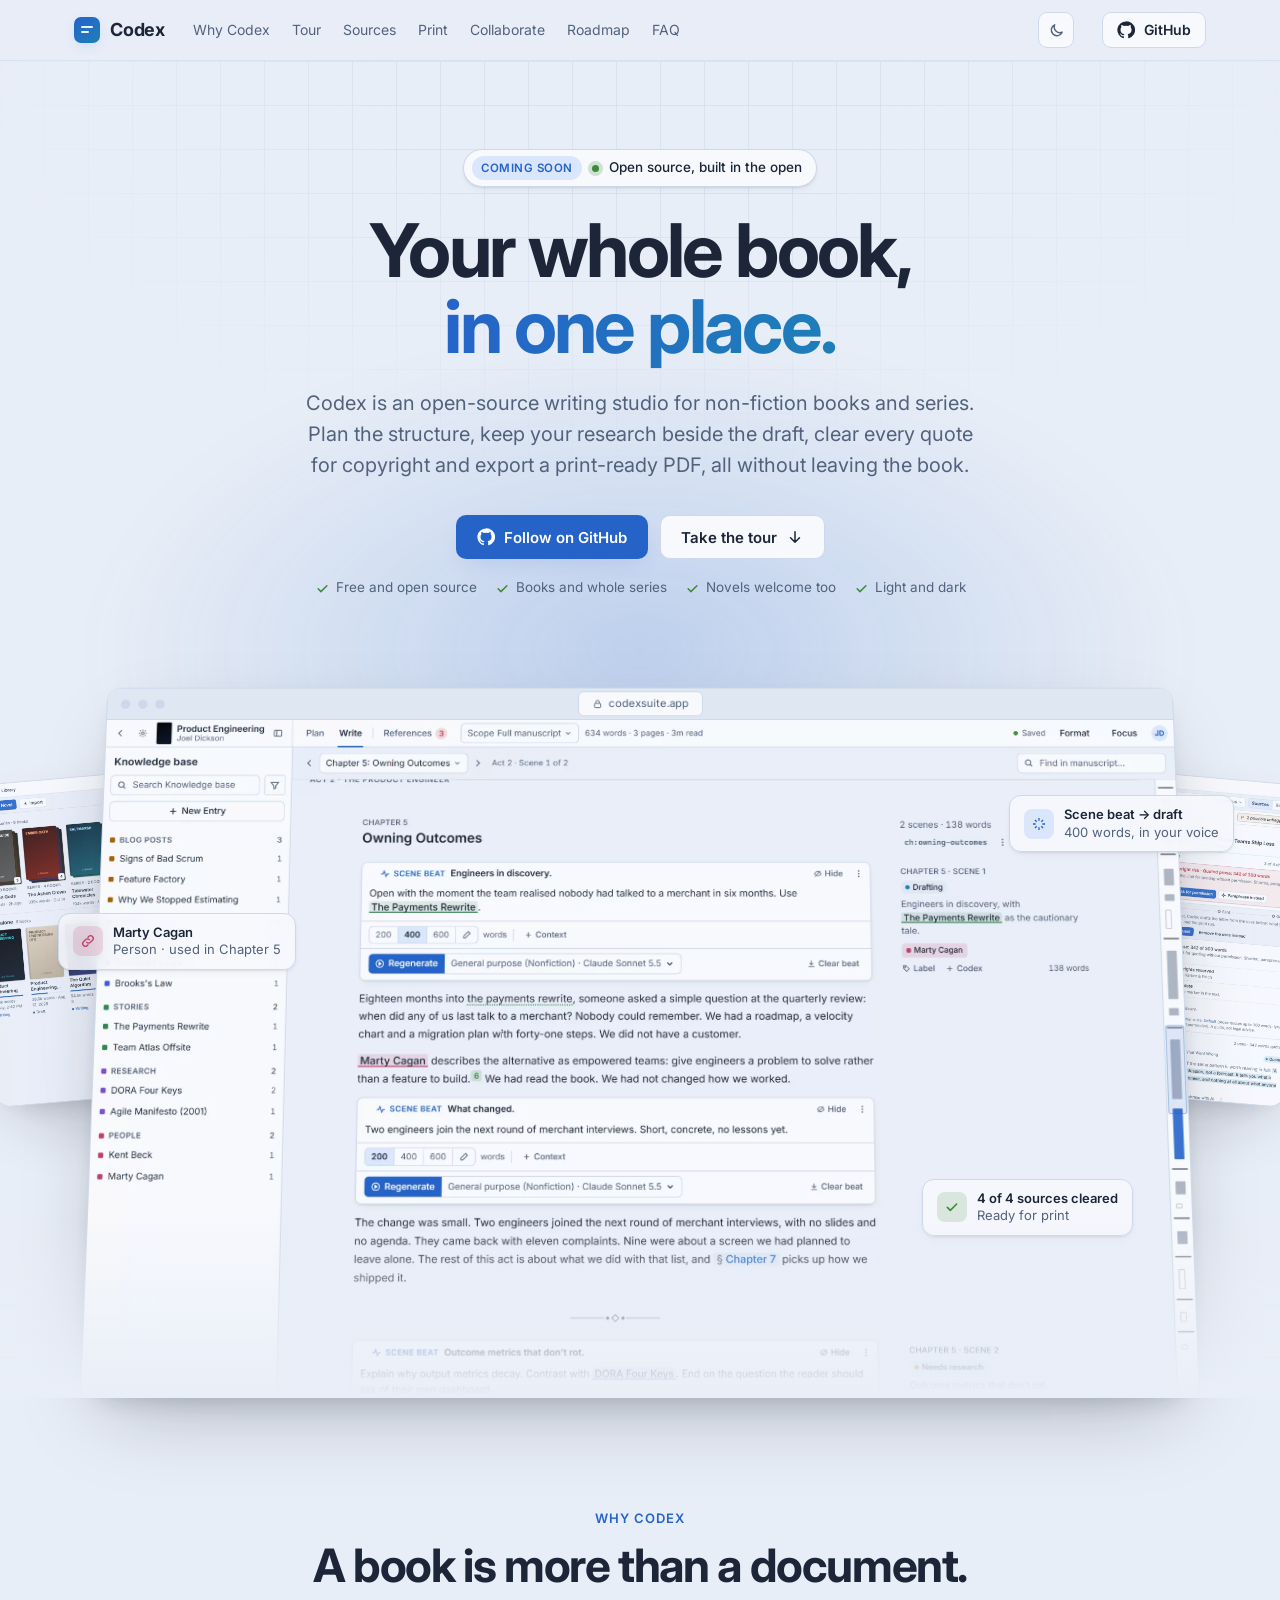
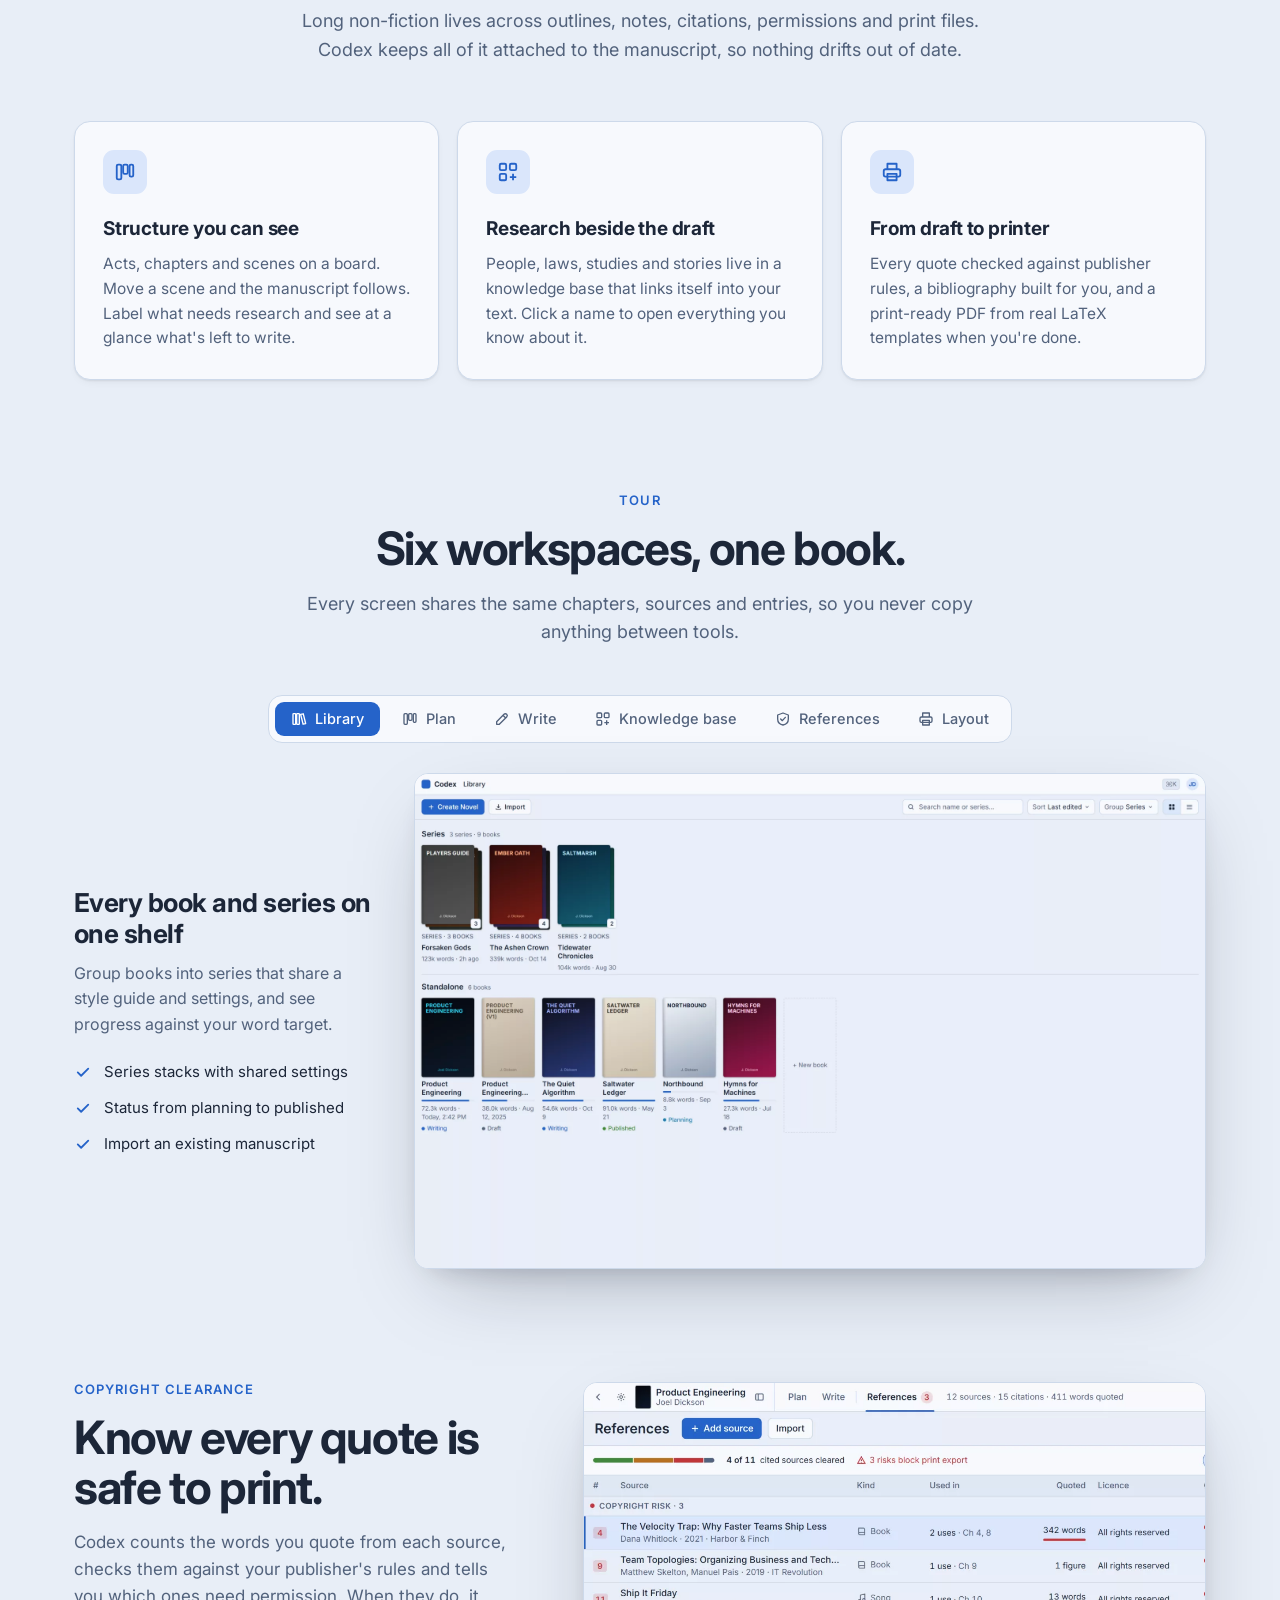
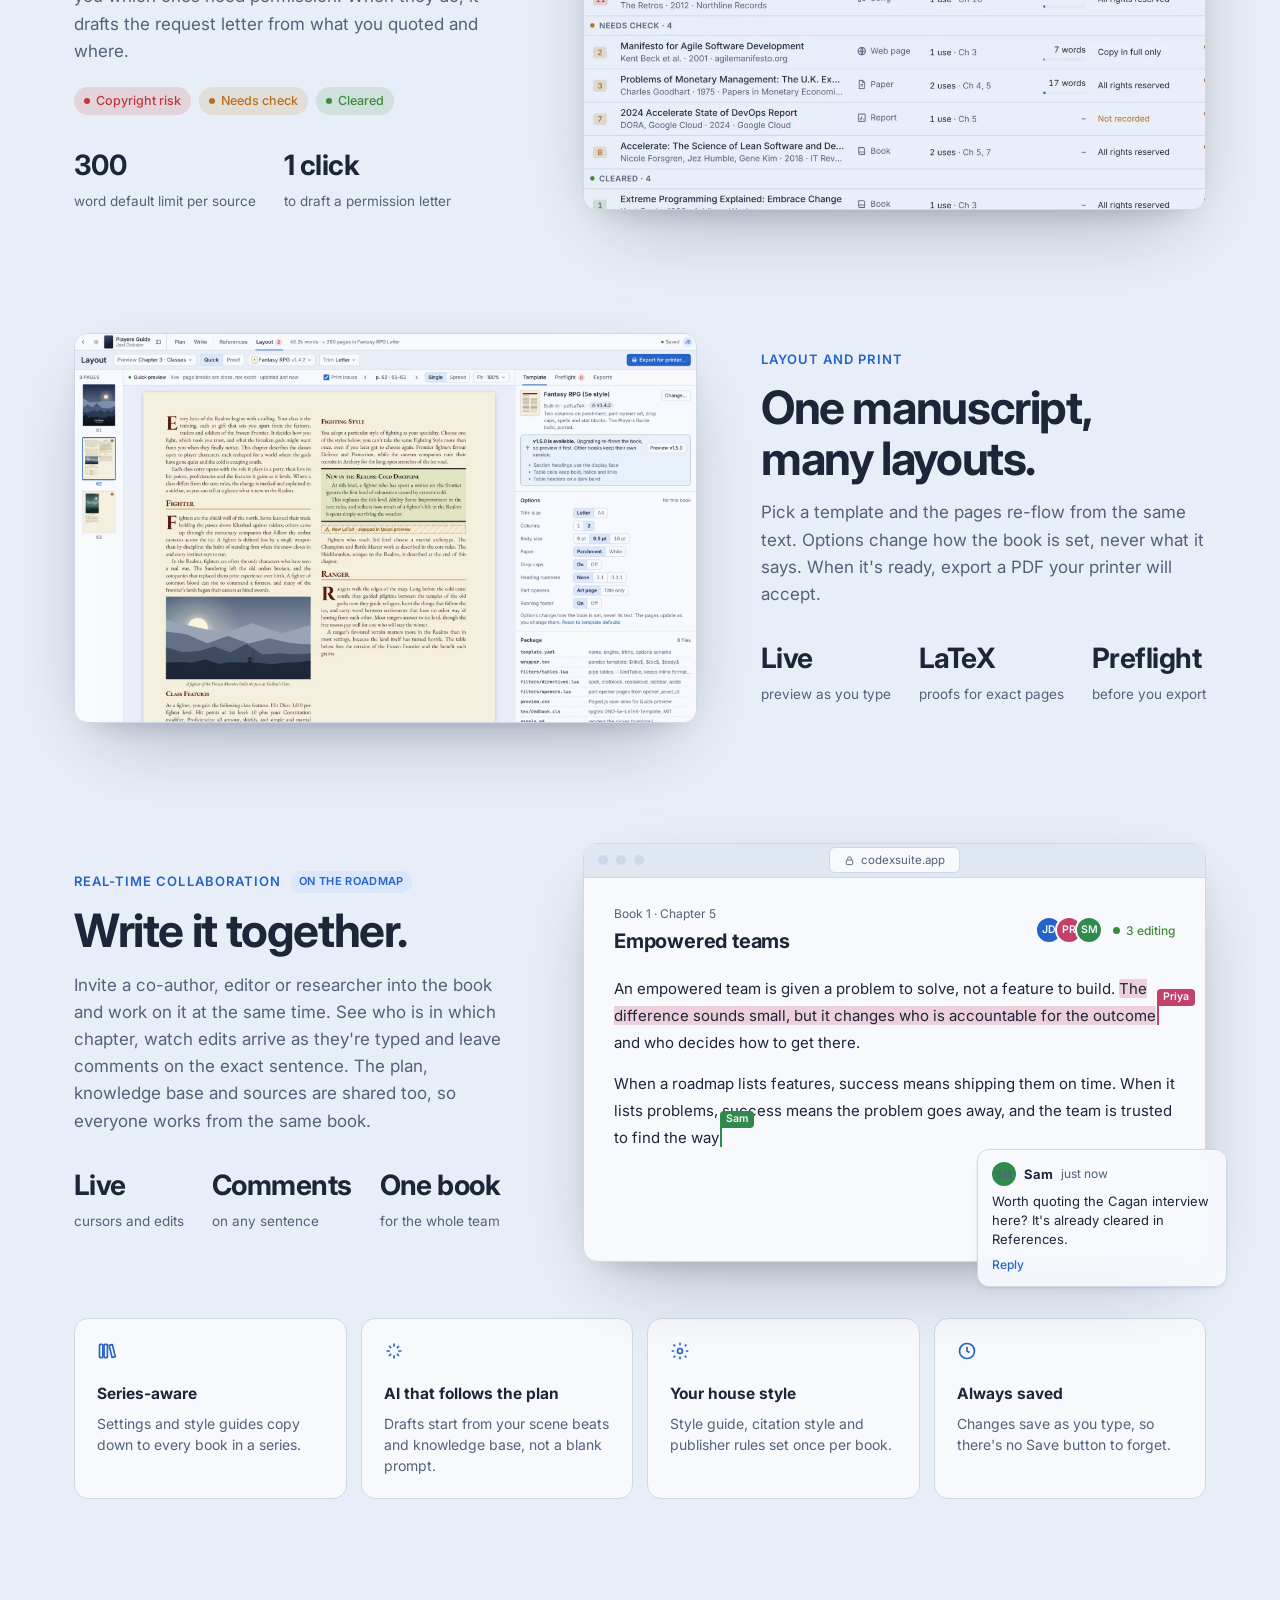
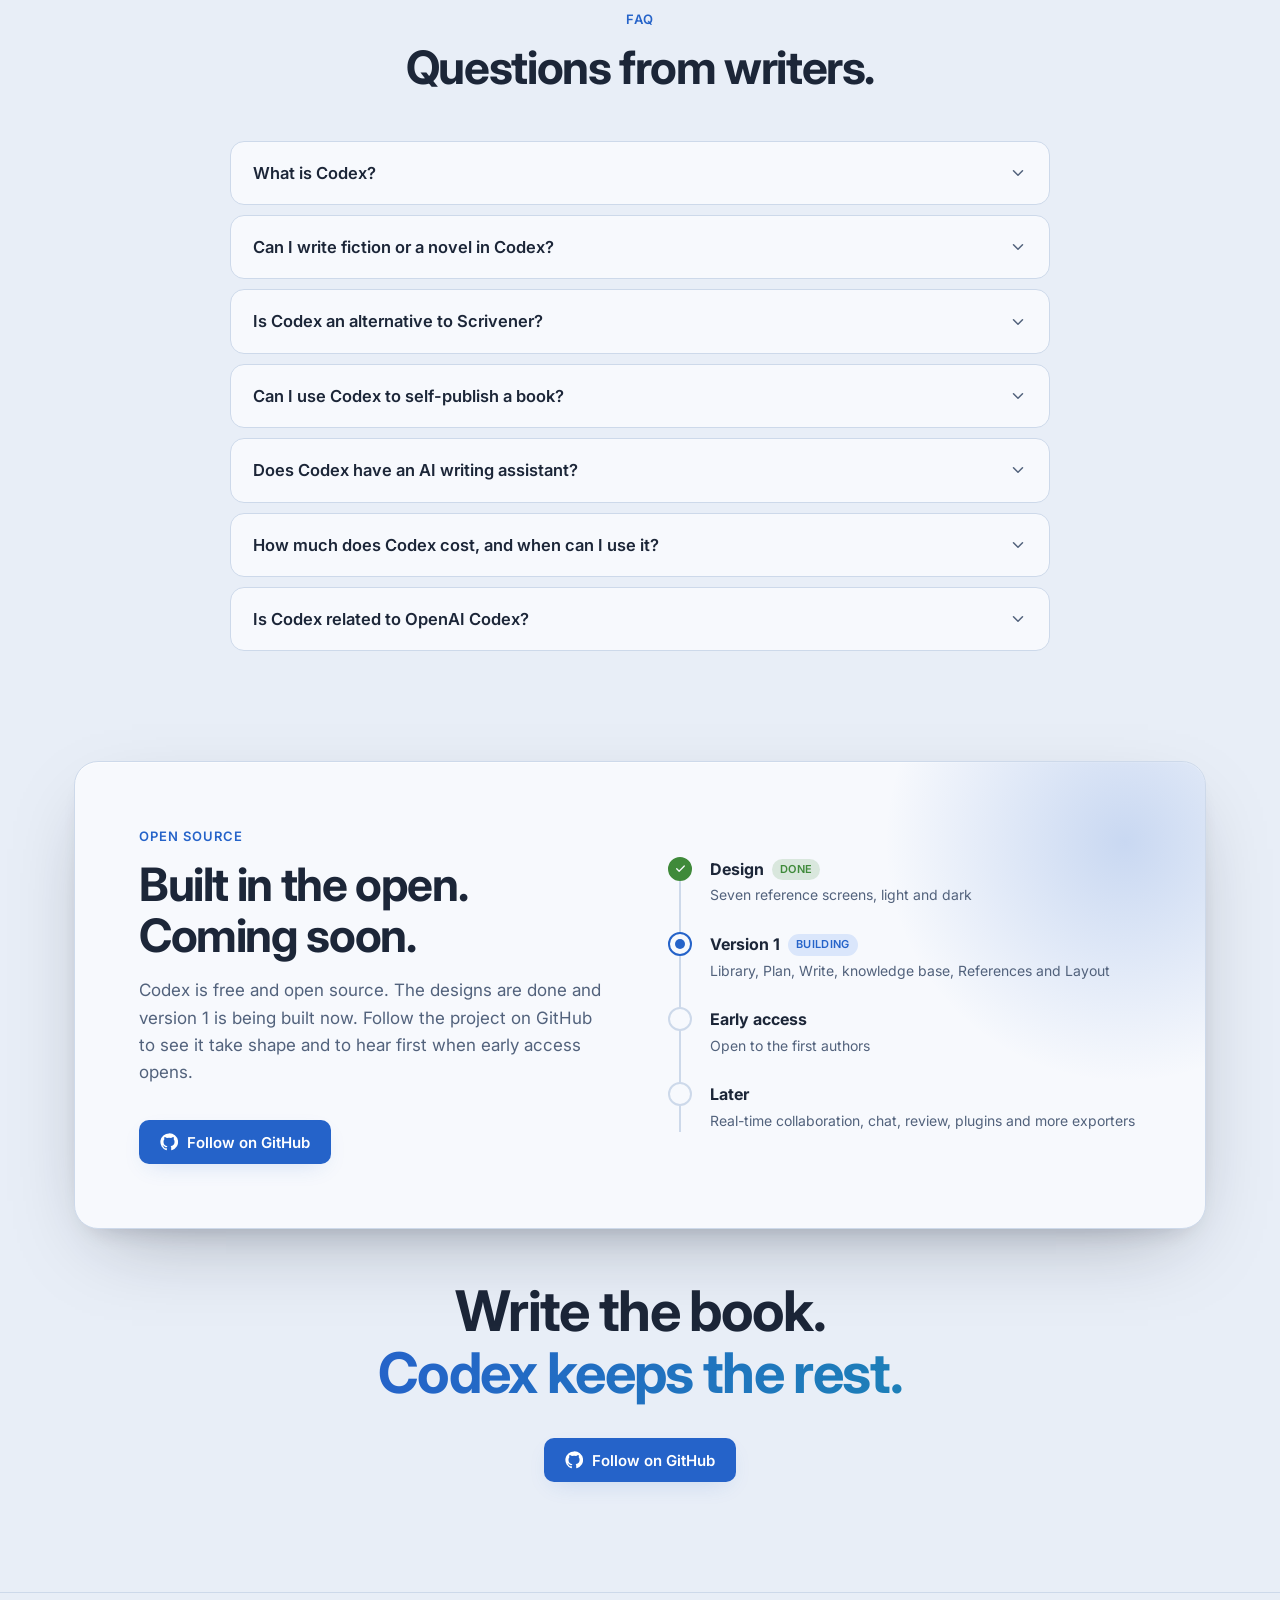
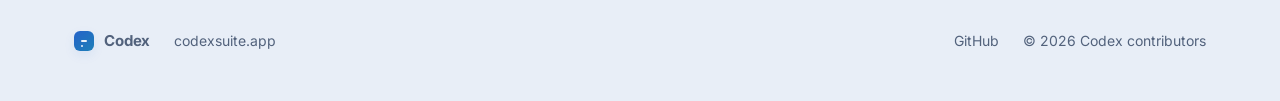
==== commit 2ad4cfa2: "Tune the landing page for search and link previews Retarget the title and description at "book writi" ====
--- a/site/index.html
+++ b/site/index.html
@@ -3,20 +3,134 @@
 <head>
 <meta charset="utf-8">
 <meta name="viewport" content="width=device-width, initial-scale=1">
-<title>Codex · The writing studio for books and series</title>
-<meta name="description" content="Codex is an open-source writing studio for non-fiction books and series: plan, research, write, clear your sources and export a print-ready PDF in one place. Coming soon.">
+<title>Codex · Open-source book writing software for authors</title>
+<meta name="description" content="Codex is free, open-source book writing software. Plan, research, write and export a print-ready PDF in one place, for non-fiction books, novels and series.">
+<meta name="robots" content="index, follow, max-image-preview:large">
+<meta name="application-name" content="Codex">
+<meta name="apple-mobile-web-app-title" content="Codex">
 <meta name="theme-color" content="#e8eef7" media="(prefers-color-scheme: light)">
 <meta name="theme-color" content="#171e2d" media="(prefers-color-scheme: dark)">
 <link rel="canonical" href="https://codexsuite.app/">
 <link rel="icon" href="favicon.svg" type="image/svg+xml">
+<link rel="icon" href="icon-192.png" type="image/png" sizes="192x192">
+<link rel="apple-touch-icon" href="apple-touch-icon.png">
+<link rel="manifest" href="site.webmanifest">
+
+<!-- Link previews: Open Graph for Facebook, LinkedIn, Slack, Discord, iMessage and WhatsApp; twitter:* for X -->
 <meta property="og:type" content="website">
+<meta property="og:site_name" content="Codex">
+<meta property="og:locale" content="en_US">
 <meta property="og:url" content="https://codexsuite.app/">
-<meta property="og:title" content="Codex · Open source and coming soon">
-<meta property="og:description" content="Plan, research, write and print your book in one place.">
+<meta property="og:title" content="Codex · The open-source writing studio for books and series">
+<meta property="og:description" content="Plan, research, write and print your book in one place. Free and open source, built for non-fiction and just as happy with fiction. Coming soon.">
 <meta property="og:image" content="https://codexsuite.app/og-image.png">
+<meta property="og:image:secure_url" content="https://codexsuite.app/og-image.png">
+<meta property="og:image:type" content="image/png">
 <meta property="og:image:width" content="1200">
 <meta property="og:image:height" content="630">
+<meta property="og:image:alt" content="Codex: your whole book, in one place. The writing studio for non-fiction books and series, shown beside the Write screen.">
 <meta name="twitter:card" content="summary_large_image">
+<meta name="twitter:title" content="Codex · The open-source writing studio for books and series">
+<meta name="twitter:description" content="Plan, research, write and print your book in one place. Free and open source. Coming soon.">
+<meta name="twitter:image" content="https://codexsuite.app/og-image.png">
+<meta name="twitter:image:alt" content="Codex: your whole book, in one place. The writing studio for non-fiction books and series, shown beside the Write screen.">
+
+<!-- Structured data. Keep the FAQ answers in step with the visible #faq section. -->
+<script type="application/ld+json">
+{
+  "@context": "https://schema.org",
+  "@graph": [
+    {
+      "@type": "Organization",
+      "@id": "https://codexsuite.app/#org",
+      "name": "Codex",
+      "url": "https://codexsuite.app/",
+      "logo": "https://codexsuite.app/icon-512.png",
+      "sameAs": ["https://github.com/codexsuite"]
+    },
+    {
+      "@type": "WebSite",
+      "@id": "https://codexsuite.app/#website",
+      "name": "Codex",
+      "alternateName": "Codex Suite",
+      "url": "https://codexsuite.app/",
+      "inLanguage": "en",
+      "publisher": { "@id": "https://codexsuite.app/#org" }
+    },
+    {
+      "@type": "SoftwareApplication",
+      "@id": "https://codexsuite.app/#app",
+      "name": "Codex",
+      "alternateName": ["Codex Suite", "Codex writing studio"],
+      "url": "https://codexsuite.app/",
+      "description": "Codex is a free, open-source writing studio for books and series. Plan chapters and scenes, keep research in a linked knowledge base, write with AI help from your scene beats, clear quotes for copyright, build a bibliography and export a print-ready PDF. Built for non-fiction and also suited to novels and fiction series.",
+      "applicationCategory": "BusinessApplication",
+      "applicationSubCategory": "Book writing software",
+      "operatingSystem": "Web",
+      "isAccessibleForFree": true,
+      "offers": { "@type": "Offer", "price": "0", "priceCurrency": "USD" },
+      "image": "https://codexsuite.app/og-image.png",
+      "screenshot": [
+        "https://codexsuite.app/shots/write-light.webp",
+        "https://codexsuite.app/shots/plan-light.webp",
+        "https://codexsuite.app/shots/references-light.webp",
+        "https://codexsuite.app/shots/print-light.webp"
+      ],
+      "featureList": [
+        "Book and series library with shared style guides",
+        "Plan board of acts, chapters and scenes",
+        "Manuscript editor with scene beats and AI drafting",
+        "Knowledge base for people, sources, characters and worldbuilding",
+        "Citations, bibliography and copyright permission tracking",
+        "Print layout from LaTeX templates with a print-ready PDF export"
+      ],
+      "keywords": "book writing software, writing app for authors, non-fiction book writing, novel writing software, fiction writing app, open source writing software, Scrivener alternative, manuscript editor, book outlining, story bible, worldbuilding, AI writing assistant, citation manager, copyright permissions, book formatting, print-ready PDF, self-publishing",
+      "publisher": { "@id": "https://codexsuite.app/#org" }
+    },
+    {
+      "@type": "FAQPage",
+      "@id": "https://codexsuite.app/#faq",
+      "mainEntity": [
+        {
+          "@type": "Question",
+          "name": "What is Codex?",
+          "acceptedAnswer": { "@type": "Answer", "text": "Codex is a free, open-source writing studio for long books and series. It puts book planning, a research knowledge base, a manuscript editor, citations and copyright clearance, and print layout in one app, so you can go from outline to print-ready PDF without moving your book between tools." }
+        },
+        {
+          "@type": "Question",
+          "name": "Can I write fiction or a novel in Codex?",
+          "acceptedAnswer": { "@type": "Answer", "text": "Yes. Codex is designed around non-fiction first, but the same tools work for novels and fiction series. Plan acts, chapters and scenes on a board, keep characters, places and backstory in the knowledge base under your own categories, draft from scene beats, and lay the book out with the built-in Novel template at 6×9 or 5.5×8.5 inches." }
+        },
+        {
+          "@type": "Question",
+          "name": "Is Codex an alternative to Scrivener?",
+          "acceptedAnswer": { "@type": "Answer", "text": "Codex covers the drafting and structure you might use Scrivener for, and adds what usually takes separate apps: a knowledge base that links itself into your text (a story bible, if you write fiction), source and permission tracking, and print layout of the kind you would otherwise do in a formatting tool such as Vellum or Atticus. It is free and open source." }
+        },
+        {
+          "@type": "Question",
+          "name": "Can I use Codex to self-publish a book?",
+          "acceptedAnswer": { "@type": "Answer", "text": "Codex exports a print-ready PDF from LaTeX templates, with your choice of trim size, bleed and crop marks when your printer wants them, and a preflight check for low-resolution images. That is the kind of file print-on-demand services such as Amazon KDP and IngramSpark ask for." }
+        },
+        {
+          "@type": "Question",
+          "name": "Does Codex have an AI writing assistant?",
+          "acceptedAnswer": { "@type": "Answer", "text": "Yes. Write a short scene beat and Codex drafts 200 to 600 words from it, using your plan and knowledge base as context so the draft fits the book. You choose the model, and you can regenerate or edit every word." }
+        },
+        {
+          "@type": "Question",
+          "name": "How much does Codex cost, and when can I use it?",
+          "acceptedAnswer": { "@type": "Answer", "text": "Codex is free and open source. The designs are done and version 1 is being built now. Follow the project on GitHub to see it take shape and to hear first when early access opens." }
+        },
+        {
+          "@type": "Question",
+          "name": "Is Codex related to OpenAI Codex?",
+          "acceptedAnswer": { "@type": "Answer", "text": "No. Codex at codexsuite.app is an independent, open-source writing studio for authors. It is not affiliated with OpenAI or its Codex coding agent." }
+        }
+      ]
+    }
+  ]
+}
+</script>
 <link rel="stylesheet" href="tokens.css">
 <style>
   /* Marketing layer on top of Codex tokens: colours, radii and fonts come from tokens.css;
@@ -89,7 +203,7 @@
   :root[data-theme="dark"] .mark::before, :root[data-theme="dark"] .mark::after { background: #06192a; }
   @media (prefers-color-scheme: dark) { :root:not([data-theme="light"]) .mark::before, :root:not([data-theme="light"]) .mark::after { background: #06192a; } }
   .nav-links { display: flex; gap: 22px; font-size: 14px; color: var(--color-muted); }
-  .nav-links a { text-decoration: none; }
+  .nav-links a { text-decoration: none; white-space: nowrap; }
   .nav-links a:hover { color: var(--color-text); }
   .nav-spacer { flex: 1; }
   .icon-btn {
@@ -270,7 +384,7 @@
   .collab .doc { padding: 26px 30px 96px; }
   .collab .doc-head { display: flex; align-items: center; justify-content: space-between; gap: 16px; margin-bottom: 18px; }
   .collab .crumb { font-size: 12px; color: var(--color-muted); }
-  .collab .doc-head h3 { margin: 2px 0 0; font-size: 20px; letter-spacing: -.01em; }
+  .collab .doc-title { margin: 2px 0 0; font-size: 20px; font-weight: 700; letter-spacing: -.01em; }
   .presence { display: flex; align-items: center; gap: 10px; flex: none; }
   .avatars { display: flex; }
   .av {
@@ -305,7 +419,7 @@
   .minis { display: grid; grid-template-columns: repeat(4, minmax(0, 1fr)); gap: 14px; margin-top: 56px; }
   .mini { padding: 22px; border-radius: 14px; background: var(--color-surface); border: 1px solid var(--color-border); }
   .mini svg { width: 20px; height: 20px; color: var(--color-accent); }
-  .mini h4 { margin: 14px 0 6px; font-size: 15.5px; }
+  .mini h3 { margin: 14px 0 6px; font-size: 15.5px; }
   .mini p { margin: 0; font-size: 14px; color: var(--color-muted); line-height: 1.5; }
 
   /* Open source + roadmap */
@@ -337,6 +451,18 @@
   .road .done .badge { background: color-mix(in srgb, var(--color-ok) 16%, transparent); color: var(--color-ok); }
   .road .now .badge { background: var(--color-accent-soft); color: var(--color-accent); }
 
+  /* FAQ: plain <details> so the answers are in the HTML for search engines and open without script */
+  .faq { max-width: 820px; margin: 48px auto 0; display: grid; gap: 10px; }
+  .faq details { border-radius: 14px; background: var(--color-surface); border: 1px solid var(--color-border); }
+  .faq summary {
+    display: flex; align-items: center; justify-content: space-between; gap: 16px; padding: 18px 22px;
+    font-size: 16.5px; font-weight: 600; cursor: pointer; list-style: none;
+  }
+  .faq summary::-webkit-details-marker { display: none; }
+  .faq summary svg { width: 18px; height: 18px; flex: none; color: var(--color-muted); transition: transform .2s ease; }
+  .faq details[open] summary svg { transform: rotate(180deg); }
+  .faq details p { margin: 0; padding: 0 22px 20px; color: var(--color-muted); font-size: 15.5px; }
+
   .closing { text-align: center; padding-top: 40px; }
   .closing h2 { font-size: clamp(32px, 5vw, 56px); }
 
@@ -347,7 +473,7 @@
 
   /* ---------- Responsive ---------- */
   @media (max-width: 980px) {
-    .stage .side, .callout.c3 { display: none; }
+    .stage .side, .callout.c3, .nav-links .nav-wide { display: none; }
     .panel, .spot, .spot.flip, .oss { grid-template-columns: minmax(0, 1fr); gap: 32px; }
     .spot.flip .copy { order: 0; }
     .pillars { grid-template-columns: minmax(0, 1fr); }
@@ -384,6 +510,7 @@
   <defs>
     <symbol id="i-gh" viewBox="0 0 24 24"><path fill="currentColor" d="M12 .5a11.5 11.5 0 0 0-3.64 22.41c.58.1.79-.25.79-.56v-2c-3.2.7-3.88-1.37-3.88-1.37-.53-1.33-1.28-1.69-1.28-1.69-1.05-.71.08-.7.08-.7 1.16.08 1.77 1.19 1.77 1.19 1.03 1.77 2.7 1.26 3.36.96.1-.75.4-1.26.73-1.55-2.55-.29-5.24-1.28-5.24-5.68 0-1.26.45-2.28 1.19-3.08-.12-.29-.52-1.46.11-3.05 0 0 .97-.31 3.17 1.18a11 11 0 0 1 5.77 0c2.2-1.49 3.17-1.18 3.17-1.18.63 1.59.23 2.76.11 3.05.74.8 1.19 1.82 1.19 3.08 0 4.41-2.69 5.38-5.25 5.67.41.36.78 1.06.78 2.14v3.17c0 .31.21.67.8.56A11.5 11.5 0 0 0 12 .5Z"/></symbol>
     <symbol id="i-arrow" viewBox="0 0 24 24"><path fill="none" stroke="currentColor" stroke-width="2" stroke-linecap="round" stroke-linejoin="round" d="M12 5v14m-6-6 6 6 6-6"/></symbol>
+    <symbol id="i-chev" viewBox="0 0 24 24"><path fill="none" stroke="currentColor" stroke-width="2" stroke-linecap="round" stroke-linejoin="round" d="m6 9 6 6 6-6"/></symbol>
     <symbol id="i-check" viewBox="0 0 24 24"><path fill="none" stroke="currentColor" stroke-width="2.4" stroke-linecap="round" stroke-linejoin="round" d="m5 12.5 4.5 4.5L19 7.5"/></symbol>
     <symbol id="i-lock" viewBox="0 0 24 24"><g fill="none" stroke="currentColor" stroke-width="2"><rect x="5" y="11" width="14" height="10" rx="2"/><path d="M8 11V8a4 4 0 0 1 8 0v3"/></g></symbol>
     <symbol id="i-sun" viewBox="0 0 24 24"><g fill="none" stroke="currentColor" stroke-width="2" stroke-linecap="round"><circle cx="12" cy="12" r="4"/><path d="M12 2v2m0 16v2M4.9 4.9l1.4 1.4m11.4 11.4 1.4 1.4M2 12h2m16 0h2M4.9 19.1l1.4-1.4M17.7 6.3l1.4-1.4"/></g></symbol>
@@ -405,13 +532,14 @@
 <header class="nav">
   <div class="wrap">
     <a class="brand" href="#top"><span class="mark" aria-hidden="true"></span>Codex</a>
-    <nav class="nav-links">
+    <nav class="nav-links" aria-label="Sections">
       <a href="#why">Why Codex</a>
       <a href="#tour">Tour</a>
       <a href="#sources">Sources</a>
-      <a href="#print">Print</a>
-      <a href="#together">Collaborate</a>
+      <a class="nav-wide" href="#print">Print</a>
+      <a class="nav-wide" href="#together">Collaborate</a>
       <a href="#roadmap">Roadmap</a>
+      <a class="nav-wide" href="#faq">FAQ</a>
     </nav>
     <div class="nav-spacer"></div>
     <button class="icon-btn" id="themeBtn" type="button" aria-label="Switch light or dark theme">
@@ -435,22 +563,23 @@
       <div class="fine">
         <span><svg><use href="#i-check"/></svg>Free and open source</span>
         <span><svg><use href="#i-check"/></svg>Books and whole series</span>
+        <span><svg><use href="#i-check"/></svg>Novels welcome too</span>
         <span><svg><use href="#i-check"/></svg>Light and dark</span>
       </div>
 
       <div class="stage">
         <div class="side l frame" aria-hidden="true">
-          <img class="only-light" src="shots/library-light.webp" alt="">
-          <img class="only-dark" src="shots/library-dark.webp" alt="">
+          <img class="only-light" src="shots/library-light.webp" alt="" width="2000" height="1250">
+          <img class="only-dark" src="shots/library-dark.webp" alt="" width="2000" height="1250">
         </div>
         <div class="side r frame" aria-hidden="true">
-          <img class="only-light" src="shots/references-light.webp" alt="">
-          <img class="only-dark" src="shots/references-dark.webp" alt="">
+          <img class="only-light" src="shots/references-light.webp" alt="" width="2000" height="1250">
+          <img class="only-dark" src="shots/references-dark.webp" alt="" width="2000" height="1250">
         </div>
         <div class="main frame">
           <div class="frame-bar"><i></i><i></i><i></i><span class="url"><svg><use href="#i-lock"/></svg>codexsuite.app</span><span class="bal"></span></div>
-          <img class="only-light" src="shots/write-light.webp" alt="The Codex Write screen: a chapter of a non-fiction manuscript with scene beats, AI draft controls and a knowledge base sidebar" width="2000" height="1250">
-          <img class="only-dark" src="shots/write-dark.webp" alt="The Codex Write screen in dark mode" width="2000" height="1250">
+          <img class="only-light" src="shots/write-light.webp" alt="The Codex Write screen: a chapter of a non-fiction manuscript with scene beats, AI draft controls and a knowledge base sidebar" width="2000" height="1250" fetchpriority="high">
+          <img class="only-dark" src="shots/write-dark.webp" alt="The Codex Write screen in dark mode" width="2000" height="1250" fetchpriority="high">
         </div>
         <div class="callout c1">
           <span class="ic" style="background:color-mix(in srgb, var(--category-person) 16%, transparent);color:var(--category-person)"><svg><use href="#i-link"/></svg></span>
@@ -526,7 +655,7 @@
               <li><svg><use href="#i-check"/></svg>Import an existing manuscript</li>
             </ul>
           </div>
-          <div class="frame"><img class="only-light" src="shots/library-light.webp" alt="Codex Library screen with series and standalone books" loading="lazy"><img class="only-dark" src="shots/library-dark.webp" alt="Codex Library screen, dark" loading="lazy"></div>
+          <div class="frame"><img class="only-light" src="shots/library-light.webp" alt="Codex Library screen: a bookshelf of book series and standalone books with word count progress" width="2000" height="1250" loading="lazy"><img class="only-dark" src="shots/library-dark.webp" alt="Codex Library screen, dark" width="2000" height="1250" loading="lazy"></div>
         </div>
 
         <div class="panel" id="p-plan" role="tabpanel">
@@ -539,7 +668,7 @@
               <li><svg><use href="#i-check"/></svg>Knowledge base entries pinned to scenes</li>
             </ul>
           </div>
-          <div class="frame"><img class="only-light" src="shots/plan-light.webp" alt="Codex Plan board with acts, chapters and scenes" loading="lazy"><img class="only-dark" src="shots/plan-dark.webp" alt="Codex Plan board, dark" loading="lazy"></div>
+          <div class="frame"><img class="only-light" src="shots/plan-light.webp" alt="Codex Plan board for outlining a book in acts, chapters and scenes" width="2000" height="1250" loading="lazy"><img class="only-dark" src="shots/plan-dark.webp" alt="Codex Plan board, dark" width="2000" height="1250" loading="lazy"></div>
         </div>
 
         <div class="panel" id="p-write" role="tabpanel">
@@ -552,7 +681,7 @@
               <li><svg><use href="#i-check"/></svg>Focus mode and a manuscript minimap</li>
             </ul>
           </div>
-          <div class="frame"><img class="only-light" src="shots/write-light.webp" alt="Codex Write screen" loading="lazy"><img class="only-dark" src="shots/write-dark.webp" alt="Codex Write screen, dark" loading="lazy"></div>
+          <div class="frame"><img class="only-light" src="shots/write-light.webp" alt="Codex Write screen: a manuscript editor with the scene summary in the margin" width="2000" height="1250" loading="lazy"><img class="only-dark" src="shots/write-dark.webp" alt="Codex Write screen, dark" width="2000" height="1250" loading="lazy"></div>
         </div>
 
         <div class="panel" id="p-codex" role="tabpanel">
@@ -565,7 +694,7 @@
               <li><svg><use href="#i-check"/></svg>Short summaries become AI context</li>
             </ul>
           </div>
-          <div class="frame"><img class="only-light" src="shots/codex-light.webp" alt="Codex knowledge base entry for Goodhart's Law" loading="lazy"><img class="only-dark" src="shots/codex-dark.webp" alt="Codex knowledge base entry, dark" loading="lazy"></div>
+          <div class="frame"><img class="only-light" src="shots/codex-light.webp" alt="Codex knowledge base entry for Goodhart's Law" width="2000" height="1250" loading="lazy"><img class="only-dark" src="shots/codex-dark.webp" alt="Codex knowledge base entry, dark" width="2000" height="1250" loading="lazy"></div>
         </div>
 
         <div class="panel" id="p-references" role="tabpanel">
@@ -578,7 +707,7 @@
               <li><svg><use href="#i-check"/></svg>A bibliography in your citation style</li>
             </ul>
           </div>
-          <div class="frame"><img class="only-light" src="shots/references-light.webp" alt="Codex References screen with copyright clearance" loading="lazy"><img class="only-dark" src="shots/references-dark.webp" alt="Codex References screen, dark" loading="lazy"></div>
+          <div class="frame"><img class="only-light" src="shots/references-light.webp" alt="Codex References screen: sources, citations and copyright clearance for quotes" width="2000" height="1250" loading="lazy"><img class="only-dark" src="shots/references-dark.webp" alt="Codex References screen, dark" width="2000" height="1250" loading="lazy"></div>
         </div>
 
         <div class="panel" id="p-print" role="tabpanel">
@@ -591,7 +720,7 @@
               <li><svg><use href="#i-check"/></svg>Export with bleed and crop marks</li>
             </ul>
           </div>
-          <div class="frame"><img class="only-light" src="shots/print-light.webp" alt="Codex Layout screen with a print preview" loading="lazy"><img class="only-dark" src="shots/print-dark.webp" alt="Codex Layout screen, dark" loading="lazy"></div>
+          <div class="frame"><img class="only-light" src="shots/print-light.webp" alt="Codex Layout screen: a live print preview of the book in a LaTeX template" width="2000" height="1250" loading="lazy"><img class="only-dark" src="shots/print-dark.webp" alt="Codex Layout screen, dark" width="2000" height="1250" loading="lazy"></div>
         </div>
       </div>
     </div>
@@ -655,7 +784,7 @@
             <div class="doc-head">
               <div>
                 <div class="crumb">Book 1 · Chapter 5</div>
-                <h3>Empowered teams</h3>
+                <div class="doc-title">Empowered teams</div>
               </div>
               <div class="presence">
                 <div class="avatars">
@@ -680,10 +809,51 @@
       </div>
 
       <div class="minis">
-        <div class="mini"><svg><use href="#i-shelf"/></svg><h4>Series-aware</h4><p>Settings and style guides copy down to every book in a series.</p></div>
-        <div class="mini"><svg><use href="#i-spark"/></svg><h4>AI that follows the plan</h4><p>Drafts start from your scene beats and knowledge base, not a blank prompt.</p></div>
-        <div class="mini"><svg><use href="#i-gear"/></svg><h4>Your house style</h4><p>Style guide, citation style and publisher rules set once per book.</p></div>
-        <div class="mini"><svg><use href="#i-moonbook"/></svg><h4>Always saved</h4><p>Changes save as you type, so there's no Save button to forget.</p></div>
+        <div class="mini"><svg><use href="#i-shelf"/></svg><h3>Series-aware</h3><p>Settings and style guides copy down to every book in a series.</p></div>
+        <div class="mini"><svg><use href="#i-spark"/></svg><h3>AI that follows the plan</h3><p>Drafts start from your scene beats and knowledge base, not a blank prompt.</p></div>
+        <div class="mini"><svg><use href="#i-gear"/></svg><h3>Your house style</h3><p>Style guide, citation style and publisher rules set once per book.</p></div>
+        <div class="mini"><svg><use href="#i-moonbook"/></svg><h3>Always saved</h3><p>Changes save as you type, so there's no Save button to forget.</p></div>
+      </div>
+    </div>
+  </section>
+
+  <!-- ================= FAQ ================= -->
+  <!-- Keep these answers in step with the FAQPage structured data in <head> -->
+  <section id="faq" style="padding-top:0">
+    <div class="wrap">
+      <div class="sec-head center">
+        <div class="eyebrow">FAQ</div>
+        <h2>Questions from writers.</h2>
+      </div>
+      <div class="faq">
+        <details>
+          <summary>What is Codex?<svg aria-hidden="true"><use href="#i-chev"/></svg></summary>
+          <p>Codex is a free, open-source writing studio for long books and series. It puts book planning, a research knowledge base, a manuscript editor, citations and copyright clearance, and print layout in one app, so you can go from outline to print-ready PDF without moving your book between tools.</p>
+        </details>
+        <details>
+          <summary>Can I write fiction or a novel in Codex?<svg aria-hidden="true"><use href="#i-chev"/></svg></summary>
+          <p>Yes. Codex is designed around non-fiction first, but the same tools work for novels and fiction series. Plan acts, chapters and scenes on a board, keep characters, places and backstory in the knowledge base under your own categories, draft from scene beats, and lay the book out with the built-in Novel template at 6×9 or 5.5×8.5 inches.</p>
+        </details>
+        <details>
+          <summary>Is Codex an alternative to Scrivener?<svg aria-hidden="true"><use href="#i-chev"/></svg></summary>
+          <p>Codex covers the drafting and structure you might use Scrivener for, and adds what usually takes separate apps: a knowledge base that links itself into your text (a story bible, if you write fiction), source and permission tracking, and print layout of the kind you would otherwise do in a formatting tool such as Vellum or Atticus. It is free and open source.</p>
+        </details>
+        <details>
+          <summary>Can I use Codex to self-publish a book?<svg aria-hidden="true"><use href="#i-chev"/></svg></summary>
+          <p>Codex exports a print-ready PDF from LaTeX templates, with your choice of trim size, bleed and crop marks when your printer wants them, and a preflight check for low-resolution images. That is the kind of file print-on-demand services such as Amazon KDP and IngramSpark ask for.</p>
+        </details>
+        <details>
+          <summary>Does Codex have an AI writing assistant?<svg aria-hidden="true"><use href="#i-chev"/></svg></summary>
+          <p>Yes. Write a short scene beat and Codex drafts 200 to 600 words from it, using your plan and knowledge base as context so the draft fits the book. You choose the model, and you can regenerate or edit every word.</p>
+        </details>
+        <details>
+          <summary>How much does Codex cost, and when can I use it?<svg aria-hidden="true"><use href="#i-chev"/></svg></summary>
+          <p>Codex is free and open source. The designs are done and version 1 is being built now. Follow the project on GitHub to see it take shape and to hear first when early access opens.</p>
+        </details>
+        <details>
+          <summary>Is Codex related to OpenAI Codex?<svg aria-hidden="true"><use href="#i-chev"/></svg></summary>
+          <p>No. Codex at codexsuite.app is an independent, open-source writing studio for authors. It is not affiliated with OpenAI or its Codex coding agent.</p>
+        </details>
       </div>
     </div>
   </section>
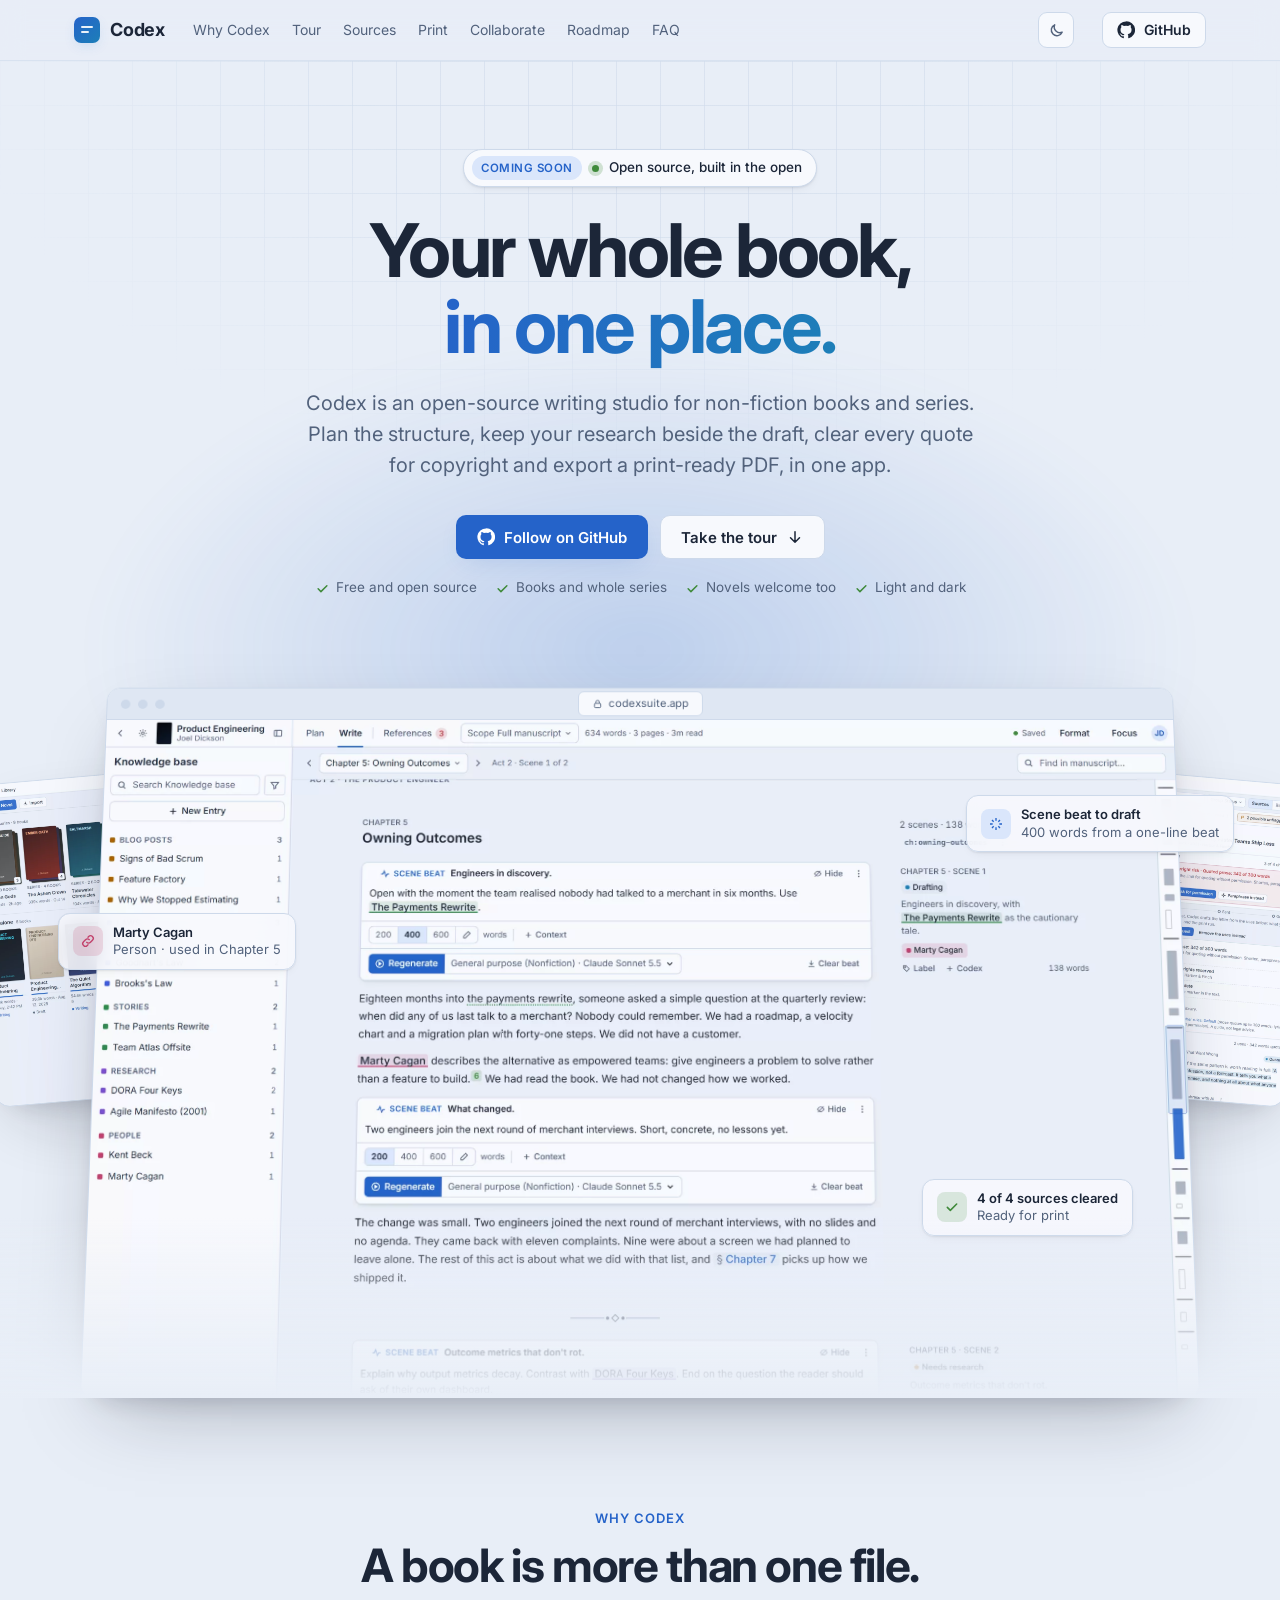
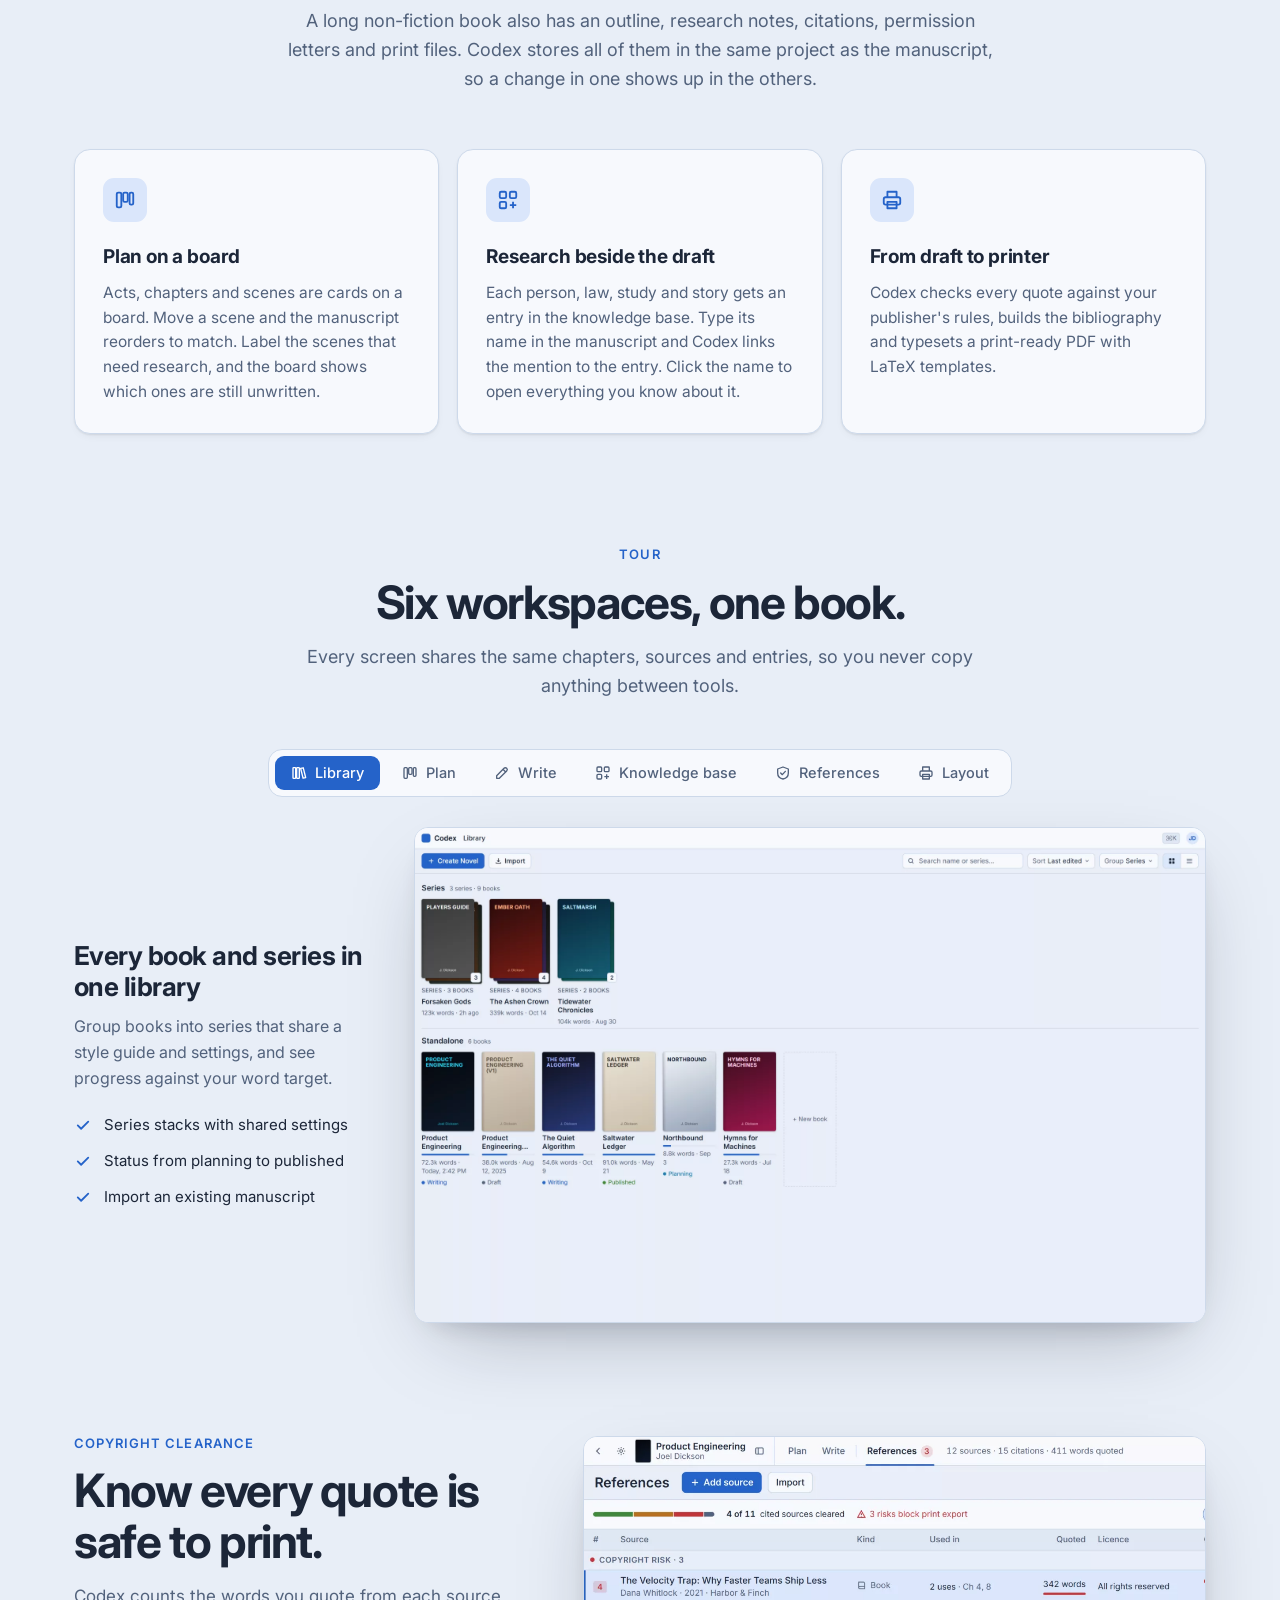
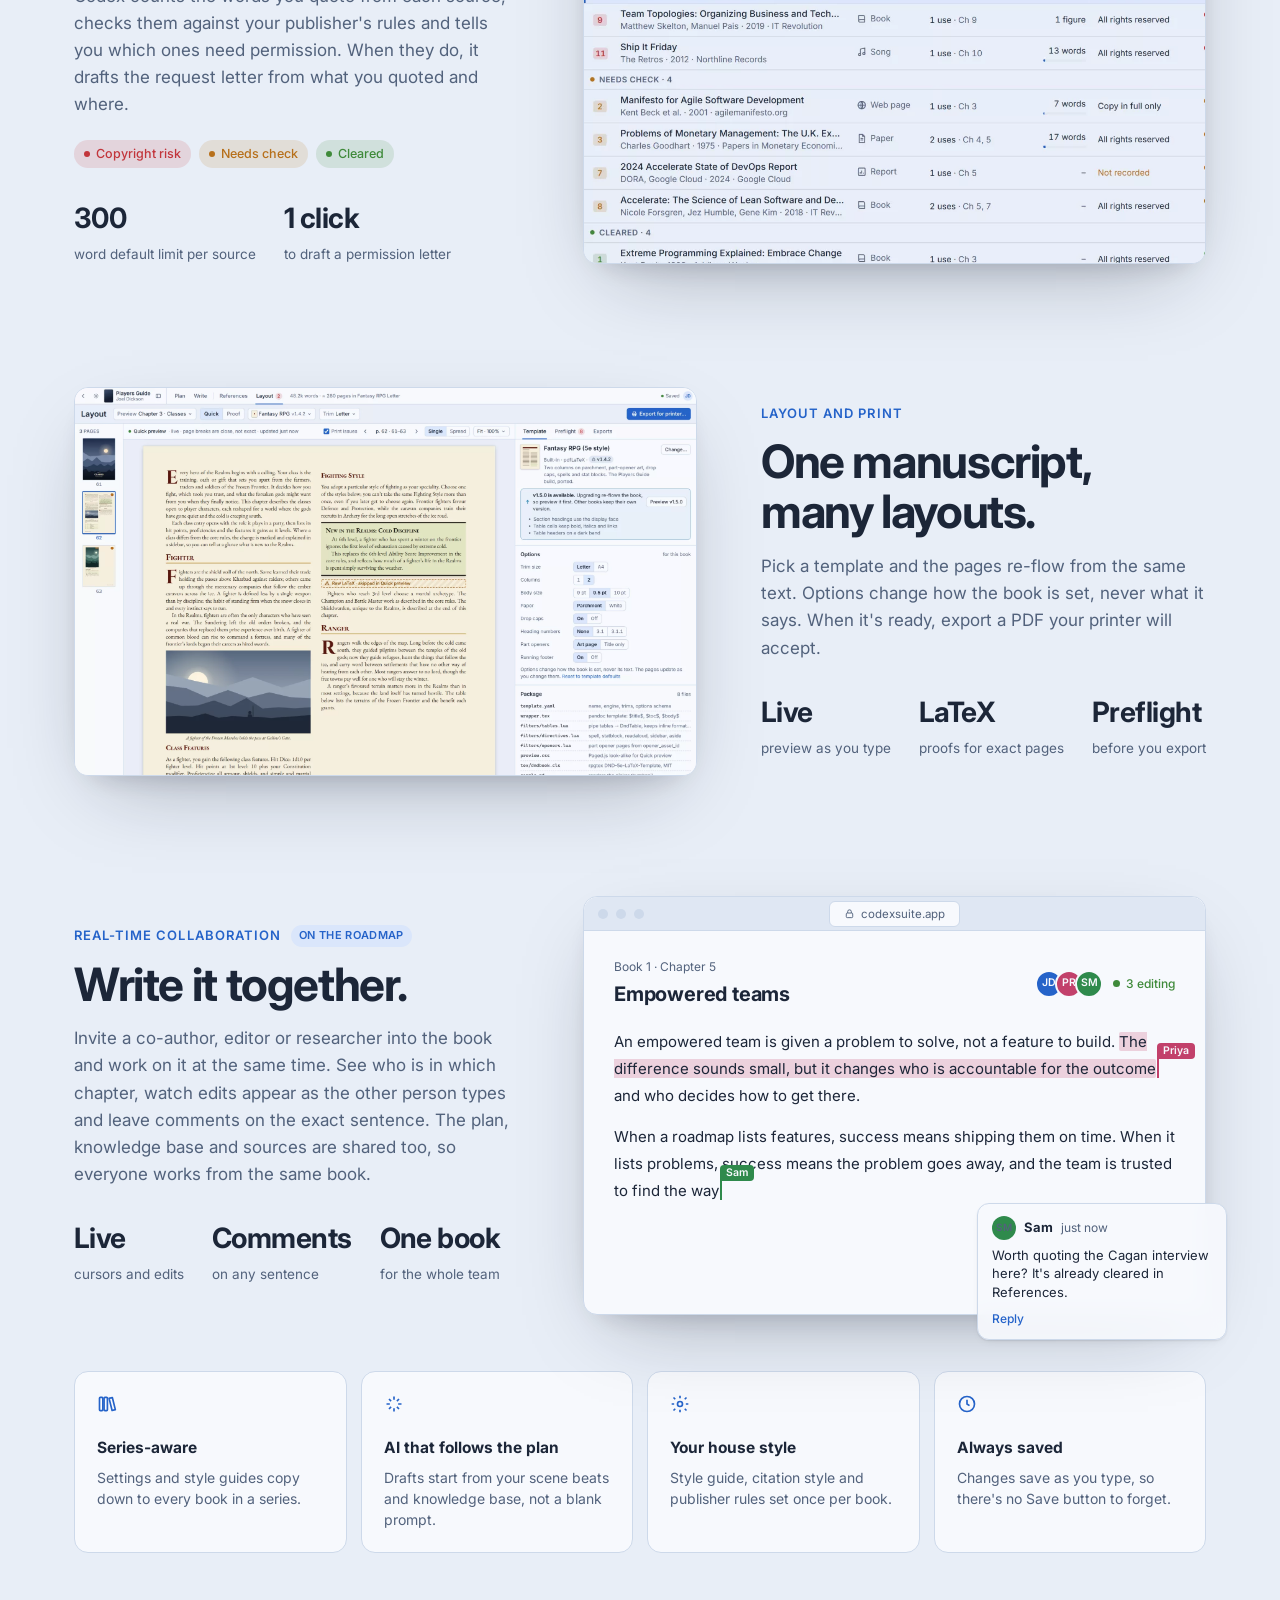
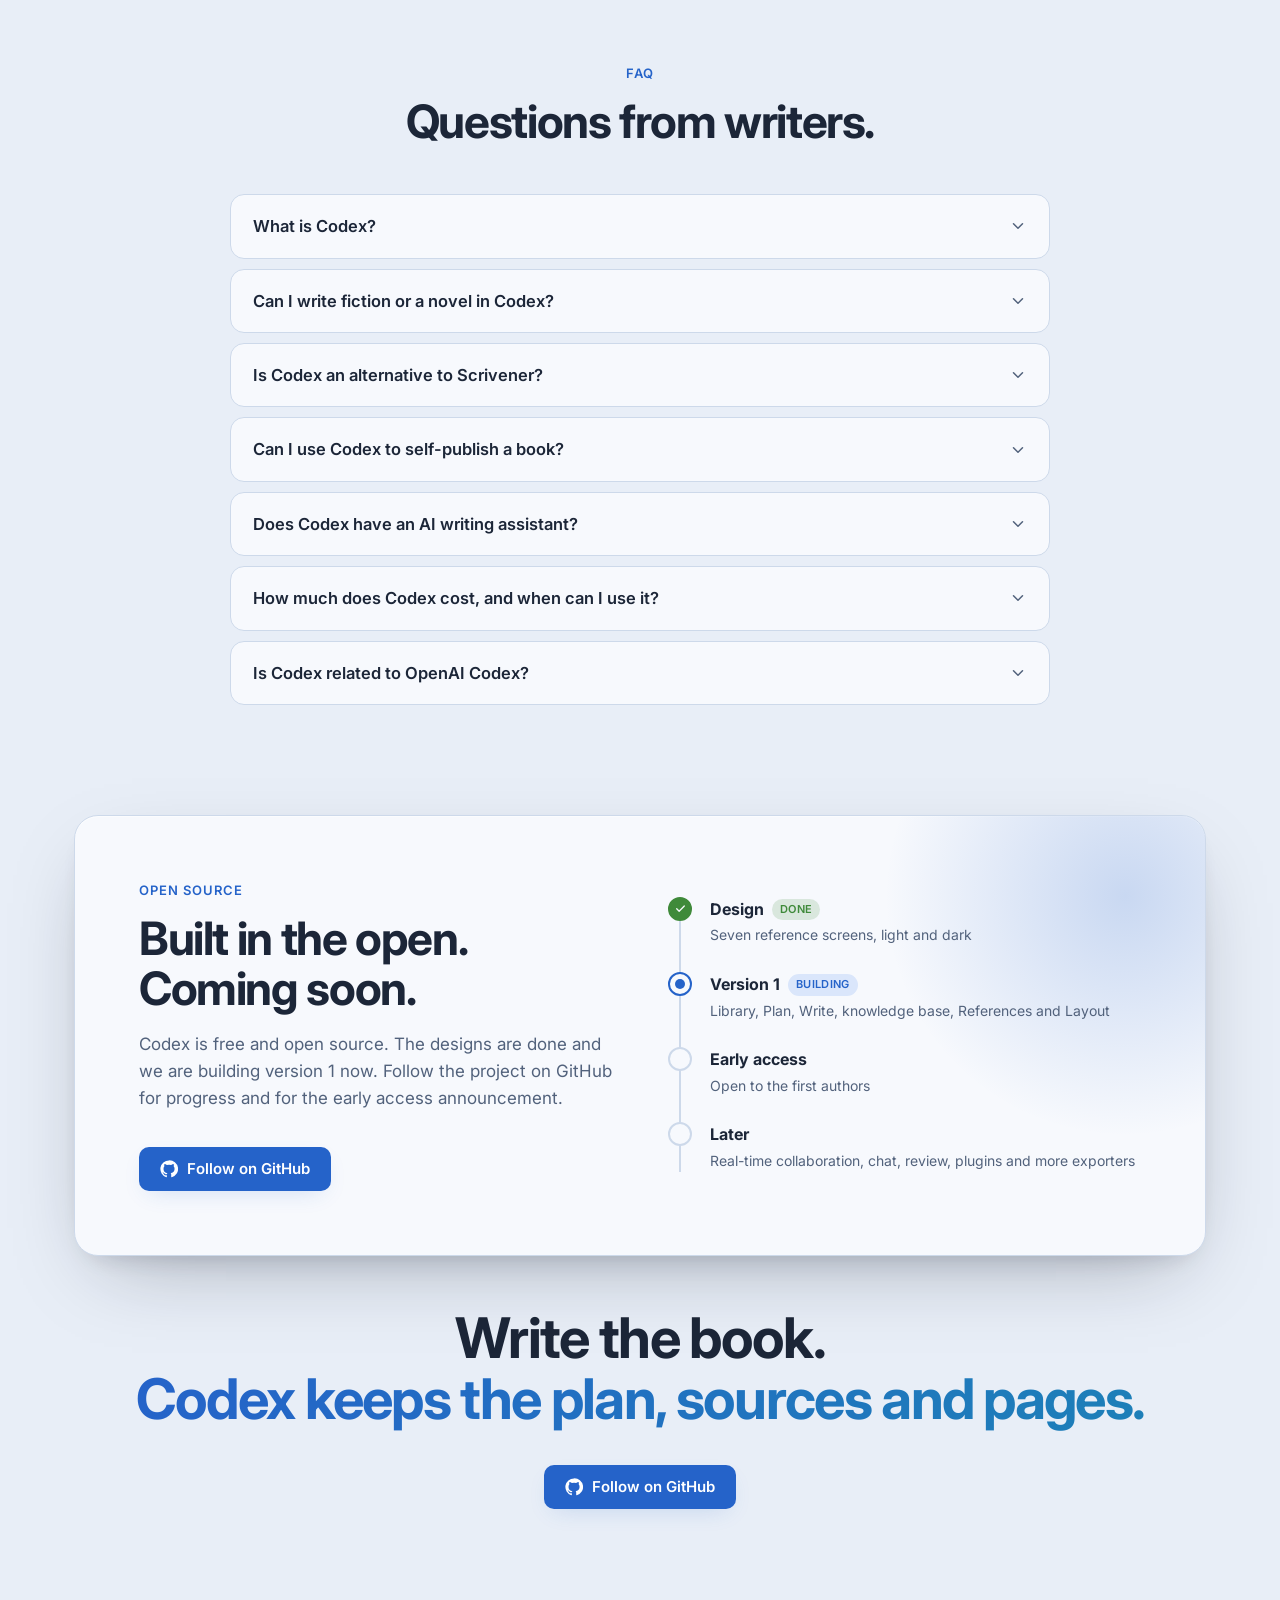
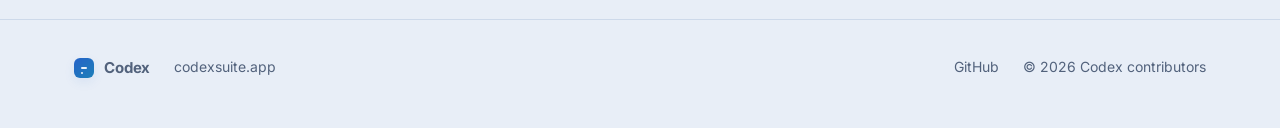
==== commit d038a104: "Plain-speech pass over the landing page copy Rewrite the marketing copy to drop figurative verbs, pe" ====
--- a/site/index.html
+++ b/site/index.html
@@ -22,7 +22,7 @@
 <meta property="og:locale" content="en_US">
 <meta property="og:url" content="https://codexsuite.app/">
 <meta property="og:title" content="Codex · The open-source writing studio for books and series">
-<meta property="og:description" content="Plan, research, write and print your book in one place. Free and open source, built for non-fiction and just as happy with fiction. Coming soon.">
+<meta property="og:description" content="Plan, research, write and print your book in one place. Free and open source, for non-fiction and fiction. Coming soon.">
 <meta property="og:image" content="https://codexsuite.app/og-image.png">
 <meta property="og:image:secure_url" content="https://codexsuite.app/og-image.png">
 <meta property="og:image:type" content="image/png">
@@ -104,7 +104,7 @@
         {
           "@type": "Question",
           "name": "Is Codex an alternative to Scrivener?",
-          "acceptedAnswer": { "@type": "Answer", "text": "Codex covers the drafting and structure you might use Scrivener for, and adds what usually takes separate apps: a knowledge base that links itself into your text (a story bible, if you write fiction), source and permission tracking, and print layout of the kind you would otherwise do in a formatting tool such as Vellum or Atticus. It is free and open source." }
+          "acceptedAnswer": { "@type": "Answer", "text": "Codex covers the drafting and structure you might use Scrivener for, and adds what usually takes separate apps: source and permission tracking, print layout of the kind you would otherwise do in a formatting tool such as Vellum or Atticus, and a knowledge base, or story bible, whose entries link to every mention in your text. It is free and open source." }
         },
         {
           "@type": "Question",
@@ -119,7 +119,7 @@
         {
           "@type": "Question",
           "name": "How much does Codex cost, and when can I use it?",
-          "acceptedAnswer": { "@type": "Answer", "text": "Codex is free and open source. The designs are done and version 1 is being built now. Follow the project on GitHub to see it take shape and to hear first when early access opens." }
+          "acceptedAnswer": { "@type": "Answer", "text": "Codex is free and open source. The designs are done and we are building version 1 now. Follow the project on GitHub for progress and for the early access announcement." }
         },
         {
           "@type": "Question",
@@ -555,7 +555,7 @@
     <div class="wrap">
       <span class="pill"><span class="tag">Coming soon</span><span class="dot" aria-hidden="true"></span>Open source, built in the open</span>
       <h1>Your whole book,<br><span class="grad">in one place.</span></h1>
-      <p class="lede">Codex is an open-source writing studio for non-fiction books and series. Plan the structure, keep your research beside the draft, clear every quote for copyright and export a print-ready PDF, all without leaving the book.</p>
+      <p class="lede">Codex is an open-source writing studio for non-fiction books and series. Plan the structure, keep your research beside the draft, clear every quote for copyright and export a print-ready PDF, in one app.</p>
       <div class="cta-row">
         <a class="btn btn-primary" href="https://github.com/codexsuite"><svg><use href="#i-gh"/></svg>Follow on GitHub</a>
         <a class="btn btn-ghost" href="#tour">Take the tour<svg><use href="#i-arrow"/></svg></a>
@@ -587,7 +587,7 @@
         </div>
         <div class="callout c2">
           <span class="ic" style="background:var(--color-accent-soft);color:var(--color-accent)"><svg><use href="#i-spark"/></svg></span>
-          <span><b>Scene beat → draft</b><span class="muted">400 words, in your voice</span></span>
+          <span><b>Scene beat to draft</b><span class="muted">400 words from a one-line beat</span></span>
         </div>
         <div class="callout c3">
           <span class="ic" style="background:color-mix(in srgb, var(--color-ok) 16%, transparent);color:var(--color-ok)"><svg><use href="#i-check"/></svg></span>
@@ -603,24 +603,24 @@
     <div class="wrap">
       <div class="sec-head center">
         <div class="eyebrow">Why Codex</div>
-        <h2>A book is more than a document.</h2>
-        <p>Long non-fiction lives across outlines, notes, citations, permissions and print files. Codex keeps all of it attached to the manuscript, so nothing drifts out of date.</p>
+        <h2>A book is more than one file.</h2>
+        <p>A long non-fiction book also has an outline, research notes, citations, permission letters and print files. Codex stores all of them in the same project as the manuscript, so a change in one shows up in the others.</p>
       </div>
       <div class="pillars">
         <div class="card">
           <div class="ic"><svg><use href="#i-board"/></svg></div>
-          <h3>Structure you can see</h3>
-          <p>Acts, chapters and scenes on a board. Move a scene and the manuscript follows. Label what needs research and see at a glance what's left to write.</p>
+          <h3>Plan on a board</h3>
+          <p>Acts, chapters and scenes are cards on a board. Move a scene and the manuscript reorders to match. Label the scenes that need research, and the board shows which ones are still unwritten.</p>
         </div>
         <div class="card">
           <div class="ic"><svg><use href="#i-brain"/></svg></div>
           <h3>Research beside the draft</h3>
-          <p>People, laws, studies and stories live in a knowledge base that links itself into your text. Click a name to open everything you know about it.</p>
+          <p>Each person, law, study and story gets an entry in the knowledge base. Type its name in the manuscript and Codex links the mention to the entry. Click the name to open everything you know about it.</p>
         </div>
         <div class="card">
           <div class="ic"><svg><use href="#i-print"/></svg></div>
           <h3>From draft to printer</h3>
-          <p>Every quote checked against publisher rules, a bibliography built for you, and a print-ready PDF from real LaTeX templates when you're done.</p>
+          <p>Codex checks every quote against your publisher's rules, builds the bibliography and typesets a print-ready PDF with LaTeX templates.</p>
         </div>
       </div>
     </div>
@@ -647,7 +647,7 @@
 
         <div class="panel on" id="p-library" role="tabpanel">
           <div>
-            <h3>Every book and series on one shelf</h3>
+            <h3>Every book and series in one library</h3>
             <p>Group books into series that share a style guide and settings, and see progress against your word target.</p>
             <ul class="ticks">
               <li><svg><use href="#i-check"/></svg>Series stacks with shared settings</li>
@@ -660,8 +660,8 @@
 
         <div class="panel" id="p-plan" role="tabpanel">
           <div>
-            <h3>Plan the shape before the sentences</h3>
-            <p>A board of acts, chapters and scenes, or a plain outline when you'd rather read than drag.</p>
+            <h3>Plan the chapters before you write them</h3>
+            <p>A board of acts, chapters and scenes, or the same structure as a plain outline.</p>
             <ul class="ticks">
               <li><svg><use href="#i-check"/></svg>Scene summaries and word counts</li>
               <li><svg><use href="#i-check"/></svg>Labels like <em>Needs research</em> and <em>Ready to write</em></li>
@@ -674,7 +674,7 @@
         <div class="panel" id="p-write" role="tabpanel">
           <div>
             <h3>Write with your plan in the margin</h3>
-            <p>A calm manuscript editor with the scene summary beside the text and your notes one click away.</p>
+            <p>A manuscript editor with the scene summary beside the text and your notes one click away.</p>
             <ul class="ticks">
               <li><svg><use href="#i-check"/></svg>Scene beats that draft 200 to 600 words with AI</li>
               <li><svg><use href="#i-check"/></svg>Mentions link to the knowledge base as you type</li>
@@ -686,12 +686,12 @@
 
         <div class="panel" id="p-codex" role="tabpanel">
           <div>
-            <h3>A knowledge base that knows your book</h3>
-            <p>One entry per person, idea or source, with aliases so every mention links itself.</p>
+            <h3>One entry per person, idea or source</h3>
+            <p>Each entry lists its aliases, so Codex links every mention in the manuscript back to it.</p>
             <ul class="ticks">
               <li><svg><use href="#i-check"/></svg>See every scene that uses an entry</li>
               <li><svg><use href="#i-check"/></svg>Timelines for people and events</li>
-              <li><svg><use href="#i-check"/></svg>Short summaries become AI context</li>
+              <li><svg><use href="#i-check"/></svg>The AI reads entry summaries when it drafts</li>
             </ul>
           </div>
           <div class="frame"><img class="only-light" src="shots/codex-light.webp" alt="Codex knowledge base entry for Goodhart's Law" width="2000" height="1250" loading="lazy"><img class="only-dark" src="shots/codex-dark.webp" alt="Codex knowledge base entry, dark" width="2000" height="1250" loading="lazy"></div>
@@ -713,7 +713,7 @@
         <div class="panel" id="p-print" role="tabpanel">
           <div>
             <h3>See the printed page while you write</h3>
-            <p>A live preview of the book in its print template, and a real proof when you need exact pages.</p>
+            <p>A live preview of the book in its print template, and a LaTeX proof when you need exact page breaks.</p>
             <ul class="ticks">
               <li><svg><use href="#i-check"/></svg>Preflight flags low-resolution images</li>
               <li><svg><use href="#i-check"/></svg>Templates with trim, columns and paper options</li>
@@ -771,7 +771,7 @@
         <div class="copy">
           <div class="eyebrow">Real-time collaboration<span class="soon">On the roadmap</span></div>
           <h2>Write it together.</h2>
-          <p>Invite a co-author, editor or researcher into the book and work on it at the same time. See who is in which chapter, watch edits arrive as they're typed and leave comments on the exact sentence. The plan, knowledge base and sources are shared too, so everyone works from the same book.</p>
+          <p>Invite a co-author, editor or researcher into the book and work on it at the same time. See who is in which chapter, watch edits appear as the other person types and leave comments on the exact sentence. The plan, knowledge base and sources are shared too, so everyone works from the same book.</p>
           <div class="stat-row">
             <div class="stat"><b>Live</b><span>cursors and edits</span></div>
             <div class="stat"><b>Comments</b><span>on any sentence</span></div>
@@ -836,7 +836,7 @@
         </details>
         <details>
           <summary>Is Codex an alternative to Scrivener?<svg aria-hidden="true"><use href="#i-chev"/></svg></summary>
-          <p>Codex covers the drafting and structure you might use Scrivener for, and adds what usually takes separate apps: a knowledge base that links itself into your text (a story bible, if you write fiction), source and permission tracking, and print layout of the kind you would otherwise do in a formatting tool such as Vellum or Atticus. It is free and open source.</p>
+          <p>Codex covers the drafting and structure you might use Scrivener for, and adds what usually takes separate apps: source and permission tracking, print layout of the kind you would otherwise do in a formatting tool such as Vellum or Atticus, and a knowledge base, or story bible, whose entries link to every mention in your text. It is free and open source.</p>
         </details>
         <details>
           <summary>Can I use Codex to self-publish a book?<svg aria-hidden="true"><use href="#i-chev"/></svg></summary>
@@ -848,7 +848,7 @@
         </details>
         <details>
           <summary>How much does Codex cost, and when can I use it?<svg aria-hidden="true"><use href="#i-chev"/></svg></summary>
-          <p>Codex is free and open source. The designs are done and version 1 is being built now. Follow the project on GitHub to see it take shape and to hear first when early access opens.</p>
+          <p>Codex is free and open source. The designs are done and we are building version 1 now. Follow the project on GitHub for progress and for the early access announcement.</p>
         </details>
         <details>
           <summary>Is Codex related to OpenAI Codex?<svg aria-hidden="true"><use href="#i-chev"/></svg></summary>
@@ -865,7 +865,7 @@
         <div>
           <div class="eyebrow">Open source</div>
           <h2>Built in the open.<br>Coming soon.</h2>
-          <p>Codex is free and open source. The designs are done and version 1 is being built now. Follow the project on GitHub to see it take shape and to hear first when early access opens.</p>
+          <p>Codex is free and open source. The designs are done and we are building version 1 now. Follow the project on GitHub for progress and for the early access announcement.</p>
           <div class="cta-row" style="justify-content:flex-start">
             <a class="btn btn-primary" href="https://github.com/codexsuite"><svg><use href="#i-gh"/></svg>Follow on GitHub</a>
           </div>
@@ -879,7 +879,7 @@
       </div>
 
       <div class="closing">
-        <h2>Write the book.<br><span class="grad">Codex keeps the rest.</span></h2>
+        <h2>Write the book.<br><span class="grad">Codex keeps the plan, sources and pages.</span></h2>
         <div class="cta-row">
           <a class="btn btn-primary" href="https://github.com/codexsuite"><svg><use href="#i-gh"/></svg>Follow on GitHub</a>
         </div>
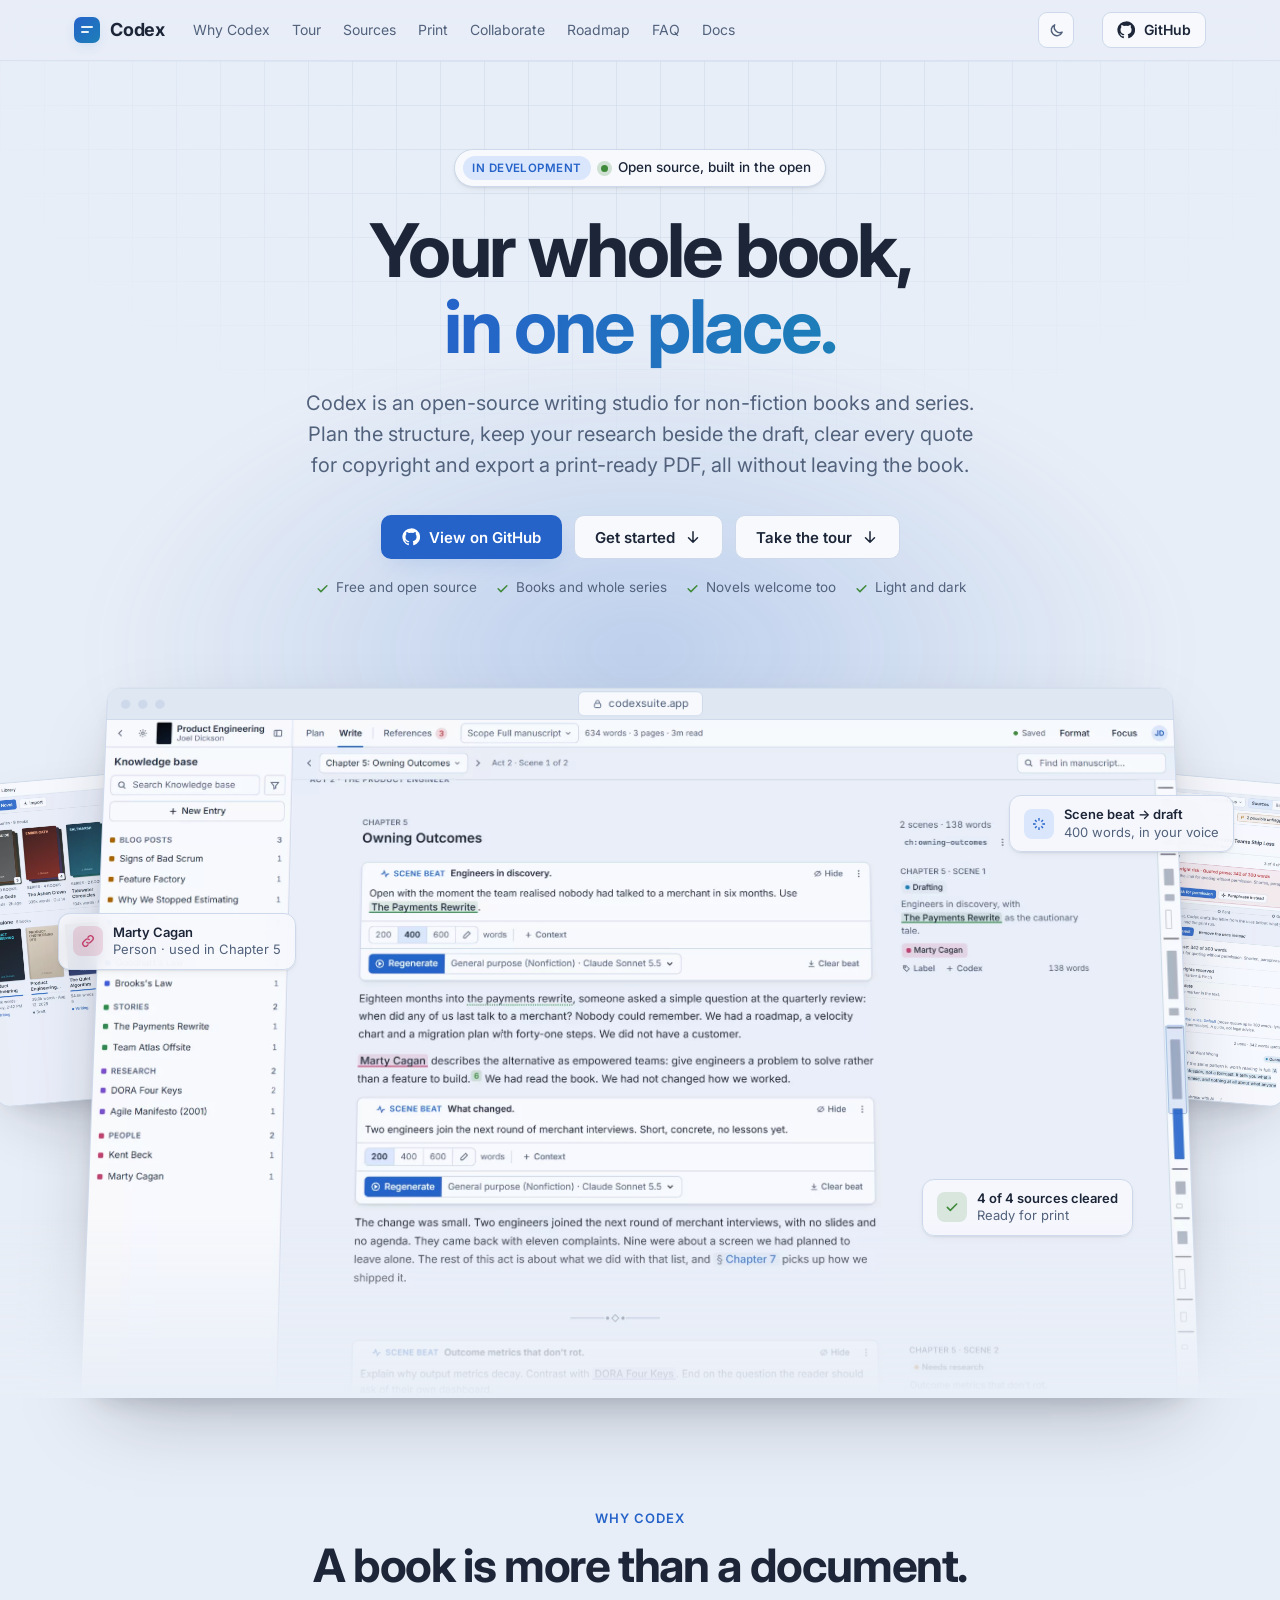
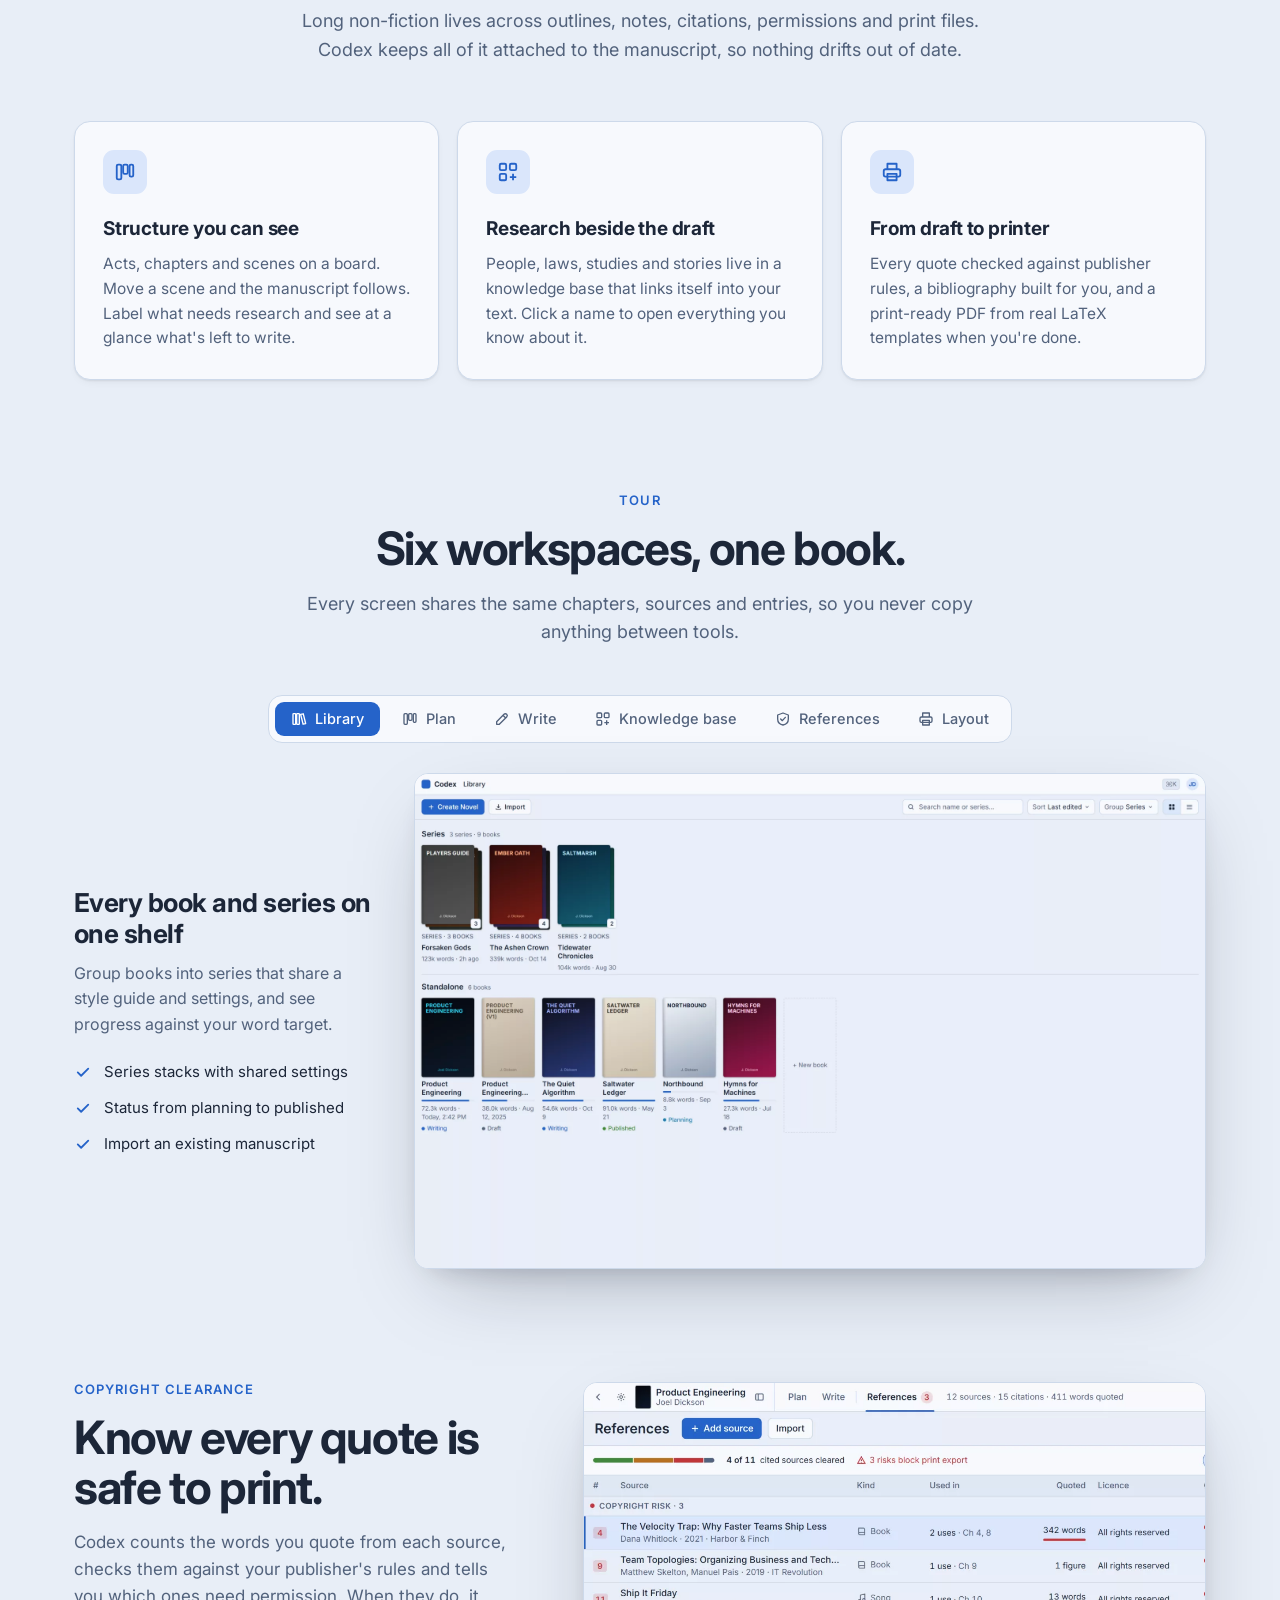
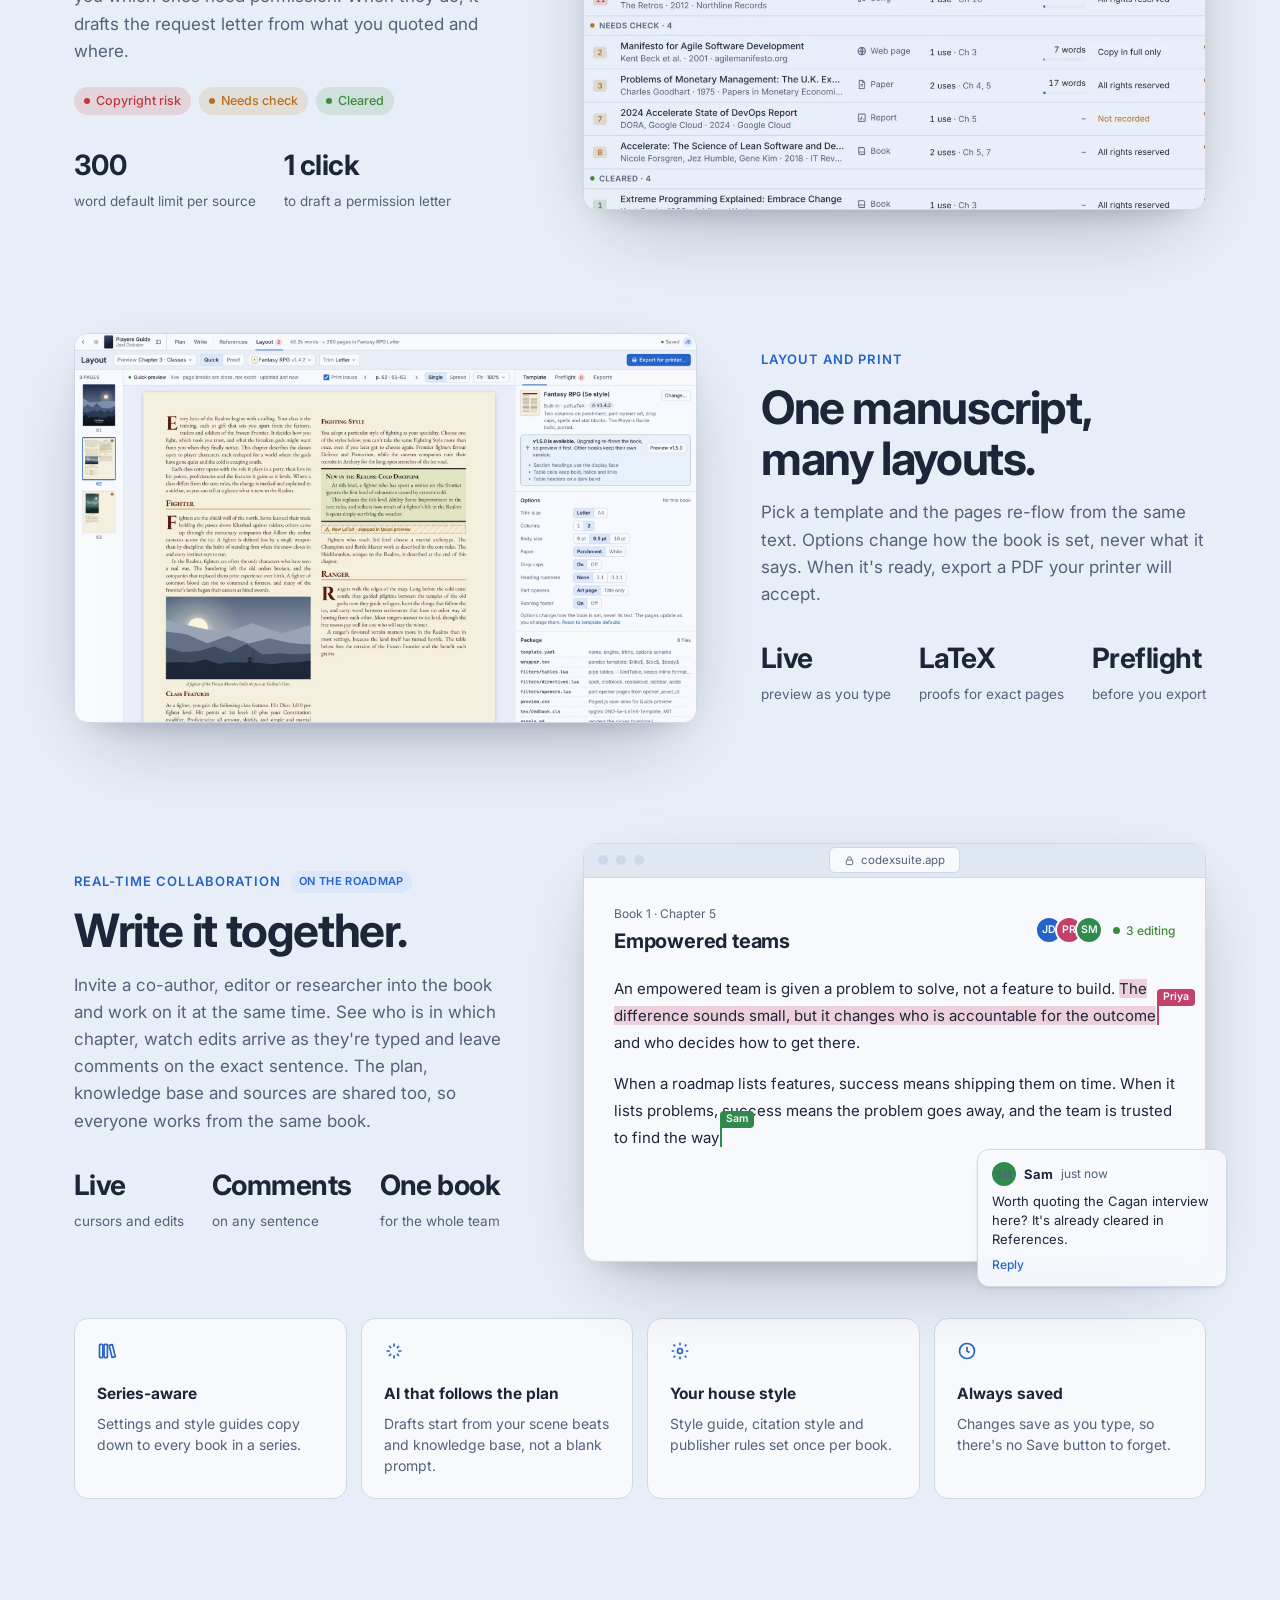
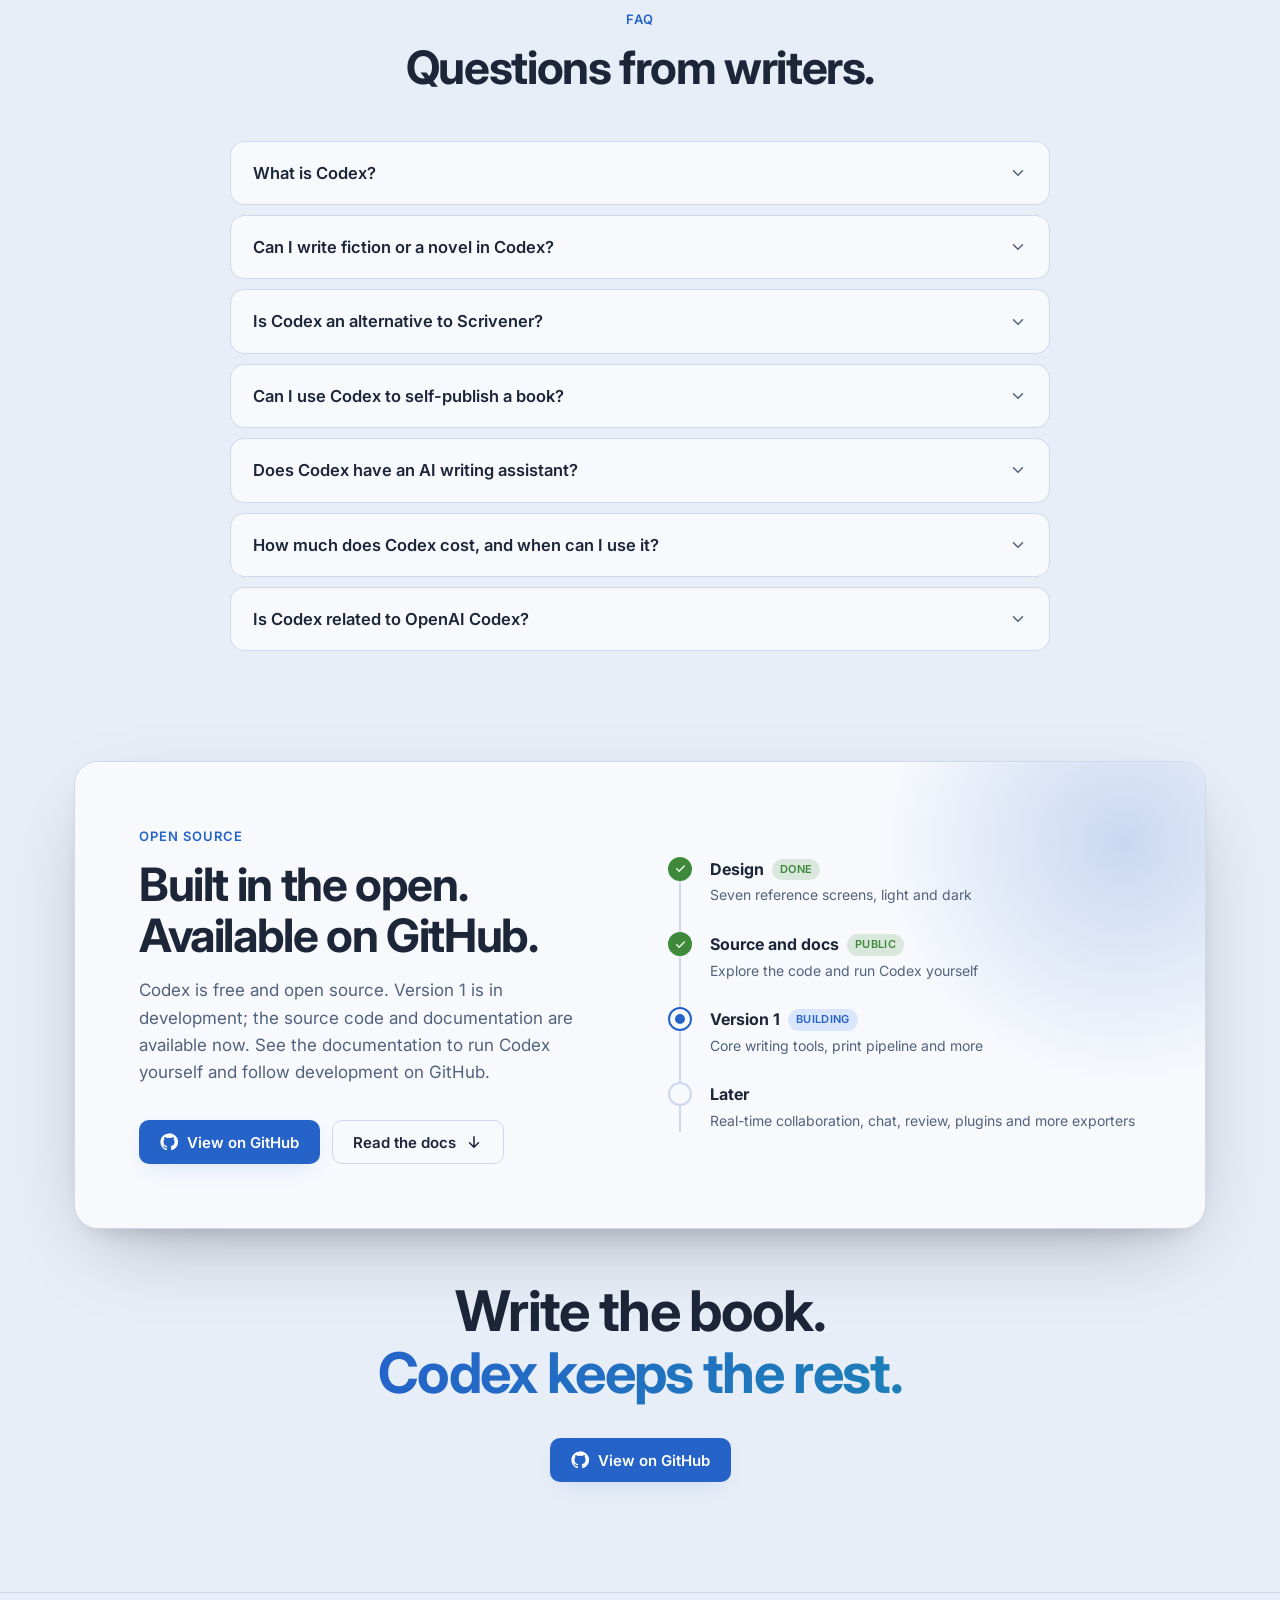
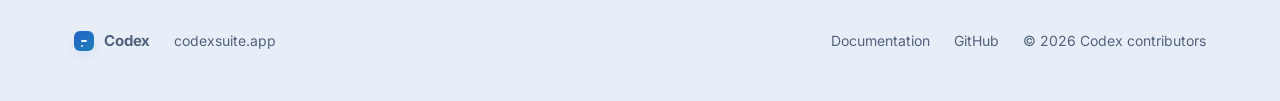
==== commit f64e5620: "Update public availability and documentation links" ====
--- a/site/index.html
+++ b/site/index.html
@@ -22,7 +22,7 @@
 <meta property="og:locale" content="en_US">
 <meta property="og:url" content="https://codexsuite.app/">
 <meta property="og:title" content="Codex · The open-source writing studio for books and series">
-<meta property="og:description" content="Plan, research, write and print your book in one place. Free and open source, for non-fiction and fiction. Coming soon.">
+<meta property="og:description" content="Plan, research, write and print your book in one place. Free and open source, built for non-fiction and just as happy with fiction.">
 <meta property="og:image" content="https://codexsuite.app/og-image.png">
 <meta property="og:image:secure_url" content="https://codexsuite.app/og-image.png">
 <meta property="og:image:type" content="image/png">
@@ -31,7 +31,7 @@
 <meta property="og:image:alt" content="Codex: your whole book, in one place. The writing studio for non-fiction books and series, shown beside the Write screen.">
 <meta name="twitter:card" content="summary_large_image">
 <meta name="twitter:title" content="Codex · The open-source writing studio for books and series">
-<meta name="twitter:description" content="Plan, research, write and print your book in one place. Free and open source. Coming soon.">
+<meta name="twitter:description" content="Plan, research, write and print your book in one place. Free and open source, with documentation to get you started.">
 <meta name="twitter:image" content="https://codexsuite.app/og-image.png">
 <meta name="twitter:image:alt" content="Codex: your whole book, in one place. The writing studio for non-fiction books and series, shown beside the Write screen.">
 
@@ -104,7 +104,7 @@
         {
           "@type": "Question",
           "name": "Is Codex an alternative to Scrivener?",
-          "acceptedAnswer": { "@type": "Answer", "text": "Codex covers the drafting and structure you might use Scrivener for, and adds what usually takes separate apps: source and permission tracking, print layout of the kind you would otherwise do in a formatting tool such as Vellum or Atticus, and a knowledge base, or story bible, whose entries link to every mention in your text. It is free and open source." }
+          "acceptedAnswer": { "@type": "Answer", "text": "Codex covers the drafting and structure you might use Scrivener for, and adds what usually takes separate apps: a knowledge base that links itself into your text (a story bible, if you write fiction), source and permission tracking, and print layout of the kind you would otherwise do in a formatting tool such as Vellum or Atticus. It is free and open source." }
         },
         {
           "@type": "Question",
@@ -119,7 +119,7 @@
         {
           "@type": "Question",
           "name": "How much does Codex cost, and when can I use it?",
-          "acceptedAnswer": { "@type": "Answer", "text": "Codex is free and open source. The designs are done and we are building version 1 now. Follow the project on GitHub for progress and for the early access announcement." }
+          "acceptedAnswer": { "@type": "Answer", "text": "Codex is free and open source. Version 1 is in development; the source code and documentation are available now. See the documentation to run Codex yourself and follow development on GitHub." }
         },
         {
           "@type": "Question",
@@ -540,12 +540,13 @@
       <a class="nav-wide" href="#together">Collaborate</a>
       <a href="#roadmap">Roadmap</a>
       <a class="nav-wide" href="#faq">FAQ</a>
+      <a href="https://docs.codexsuite.app/">Docs</a>
     </nav>
     <div class="nav-spacer"></div>
     <button class="icon-btn" id="themeBtn" type="button" aria-label="Switch light or dark theme">
       <svg class="only-light"><use href="#i-moon"/></svg><svg class="only-dark"><use href="#i-sun"/></svg>
     </button>
-    <a class="btn btn-ghost btn-sm" href="https://github.com/codexsuite"><svg><use href="#i-gh"/></svg><span>GitHub</span></a>
+    <a class="btn btn-ghost btn-sm" href="https://github.com/codexsuite/codex"><svg><use href="#i-gh"/></svg><span>GitHub</span></a>
   </div>
 </header>
 
@@ -553,11 +554,12 @@
   <!-- ================= HERO ================= -->
   <div class="hero">
     <div class="wrap">
-      <span class="pill"><span class="tag">Coming soon</span><span class="dot" aria-hidden="true"></span>Open source, built in the open</span>
+      <span class="pill"><span class="tag">In development</span><span class="dot" aria-hidden="true"></span>Open source, built in the open</span>
       <h1>Your whole book,<br><span class="grad">in one place.</span></h1>
-      <p class="lede">Codex is an open-source writing studio for non-fiction books and series. Plan the structure, keep your research beside the draft, clear every quote for copyright and export a print-ready PDF, in one app.</p>
+      <p class="lede">Codex is an open-source writing studio for non-fiction books and series. Plan the structure, keep your research beside the draft, clear every quote for copyright and export a print-ready PDF, all without leaving the book.</p>
       <div class="cta-row">
-        <a class="btn btn-primary" href="https://github.com/codexsuite"><svg><use href="#i-gh"/></svg>Follow on GitHub</a>
+        <a class="btn btn-primary" href="https://github.com/codexsuite/codex"><svg><use href="#i-gh"/></svg>View on GitHub</a>
+        <a class="btn btn-ghost" href="https://docs.codexsuite.app/start/quickstart/">Get started<svg><use href="#i-arrow"/></svg></a>
         <a class="btn btn-ghost" href="#tour">Take the tour<svg><use href="#i-arrow"/></svg></a>
       </div>
       <div class="fine">
@@ -587,7 +589,7 @@
         </div>
         <div class="callout c2">
           <span class="ic" style="background:var(--color-accent-soft);color:var(--color-accent)"><svg><use href="#i-spark"/></svg></span>
-          <span><b>Scene beat to draft</b><span class="muted">400 words from a one-line beat</span></span>
+          <span><b>Scene beat → draft</b><span class="muted">400 words, in your voice</span></span>
         </div>
         <div class="callout c3">
           <span class="ic" style="background:color-mix(in srgb, var(--color-ok) 16%, transparent);color:var(--color-ok)"><svg><use href="#i-check"/></svg></span>
@@ -603,24 +605,24 @@
     <div class="wrap">
       <div class="sec-head center">
         <div class="eyebrow">Why Codex</div>
-        <h2>A book is more than one file.</h2>
-        <p>A long non-fiction book also has an outline, research notes, citations, permission letters and print files. Codex stores all of them in the same project as the manuscript, so a change in one shows up in the others.</p>
+        <h2>A book is more than a document.</h2>
+        <p>Long non-fiction lives across outlines, notes, citations, permissions and print files. Codex keeps all of it attached to the manuscript, so nothing drifts out of date.</p>
       </div>
       <div class="pillars">
         <div class="card">
           <div class="ic"><svg><use href="#i-board"/></svg></div>
-          <h3>Plan on a board</h3>
-          <p>Acts, chapters and scenes are cards on a board. Move a scene and the manuscript reorders to match. Label the scenes that need research, and the board shows which ones are still unwritten.</p>
+          <h3>Structure you can see</h3>
+          <p>Acts, chapters and scenes on a board. Move a scene and the manuscript follows. Label what needs research and see at a glance what's left to write.</p>
         </div>
         <div class="card">
           <div class="ic"><svg><use href="#i-brain"/></svg></div>
           <h3>Research beside the draft</h3>
-          <p>Each person, law, study and story gets an entry in the knowledge base. Type its name in the manuscript and Codex links the mention to the entry. Click the name to open everything you know about it.</p>
+          <p>People, laws, studies and stories live in a knowledge base that links itself into your text. Click a name to open everything you know about it.</p>
         </div>
         <div class="card">
           <div class="ic"><svg><use href="#i-print"/></svg></div>
           <h3>From draft to printer</h3>
-          <p>Codex checks every quote against your publisher's rules, builds the bibliography and typesets a print-ready PDF with LaTeX templates.</p>
+          <p>Every quote checked against publisher rules, a bibliography built for you, and a print-ready PDF from real LaTeX templates when you're done.</p>
         </div>
       </div>
     </div>
@@ -647,7 +649,7 @@
 
         <div class="panel on" id="p-library" role="tabpanel">
           <div>
-            <h3>Every book and series in one library</h3>
+            <h3>Every book and series on one shelf</h3>
             <p>Group books into series that share a style guide and settings, and see progress against your word target.</p>
             <ul class="ticks">
               <li><svg><use href="#i-check"/></svg>Series stacks with shared settings</li>
@@ -660,8 +662,8 @@
 
         <div class="panel" id="p-plan" role="tabpanel">
           <div>
-            <h3>Plan the chapters before you write them</h3>
-            <p>A board of acts, chapters and scenes, or the same structure as a plain outline.</p>
+            <h3>Plan the shape before the sentences</h3>
+            <p>A board of acts, chapters and scenes, or a plain outline when you'd rather read than drag.</p>
             <ul class="ticks">
               <li><svg><use href="#i-check"/></svg>Scene summaries and word counts</li>
               <li><svg><use href="#i-check"/></svg>Labels like <em>Needs research</em> and <em>Ready to write</em></li>
@@ -674,7 +676,7 @@
         <div class="panel" id="p-write" role="tabpanel">
           <div>
             <h3>Write with your plan in the margin</h3>
-            <p>A manuscript editor with the scene summary beside the text and your notes one click away.</p>
+            <p>A calm manuscript editor with the scene summary beside the text and your notes one click away.</p>
             <ul class="ticks">
               <li><svg><use href="#i-check"/></svg>Scene beats that draft 200 to 600 words with AI</li>
               <li><svg><use href="#i-check"/></svg>Mentions link to the knowledge base as you type</li>
@@ -686,12 +688,12 @@
 
         <div class="panel" id="p-codex" role="tabpanel">
           <div>
-            <h3>One entry per person, idea or source</h3>
-            <p>Each entry lists its aliases, so Codex links every mention in the manuscript back to it.</p>
+            <h3>A knowledge base that knows your book</h3>
+            <p>One entry per person, idea or source, with aliases so every mention links itself.</p>
             <ul class="ticks">
               <li><svg><use href="#i-check"/></svg>See every scene that uses an entry</li>
               <li><svg><use href="#i-check"/></svg>Timelines for people and events</li>
-              <li><svg><use href="#i-check"/></svg>The AI reads entry summaries when it drafts</li>
+              <li><svg><use href="#i-check"/></svg>Short summaries become AI context</li>
             </ul>
           </div>
           <div class="frame"><img class="only-light" src="shots/codex-light.webp" alt="Codex knowledge base entry for Goodhart's Law" width="2000" height="1250" loading="lazy"><img class="only-dark" src="shots/codex-dark.webp" alt="Codex knowledge base entry, dark" width="2000" height="1250" loading="lazy"></div>
@@ -713,7 +715,7 @@
         <div class="panel" id="p-print" role="tabpanel">
           <div>
             <h3>See the printed page while you write</h3>
-            <p>A live preview of the book in its print template, and a LaTeX proof when you need exact page breaks.</p>
+            <p>A live preview of the book in its print template, and a real proof when you need exact pages.</p>
             <ul class="ticks">
               <li><svg><use href="#i-check"/></svg>Preflight flags low-resolution images</li>
               <li><svg><use href="#i-check"/></svg>Templates with trim, columns and paper options</li>
@@ -771,7 +773,7 @@
         <div class="copy">
           <div class="eyebrow">Real-time collaboration<span class="soon">On the roadmap</span></div>
           <h2>Write it together.</h2>
-          <p>Invite a co-author, editor or researcher into the book and work on it at the same time. See who is in which chapter, watch edits appear as the other person types and leave comments on the exact sentence. The plan, knowledge base and sources are shared too, so everyone works from the same book.</p>
+          <p>Invite a co-author, editor or researcher into the book and work on it at the same time. See who is in which chapter, watch edits arrive as they're typed and leave comments on the exact sentence. The plan, knowledge base and sources are shared too, so everyone works from the same book.</p>
           <div class="stat-row">
             <div class="stat"><b>Live</b><span>cursors and edits</span></div>
             <div class="stat"><b>Comments</b><span>on any sentence</span></div>
@@ -836,7 +838,7 @@
         </details>
         <details>
           <summary>Is Codex an alternative to Scrivener?<svg aria-hidden="true"><use href="#i-chev"/></svg></summary>
-          <p>Codex covers the drafting and structure you might use Scrivener for, and adds what usually takes separate apps: source and permission tracking, print layout of the kind you would otherwise do in a formatting tool such as Vellum or Atticus, and a knowledge base, or story bible, whose entries link to every mention in your text. It is free and open source.</p>
+          <p>Codex covers the drafting and structure you might use Scrivener for, and adds what usually takes separate apps: a knowledge base that links itself into your text (a story bible, if you write fiction), source and permission tracking, and print layout of the kind you would otherwise do in a formatting tool such as Vellum or Atticus. It is free and open source.</p>
         </details>
         <details>
           <summary>Can I use Codex to self-publish a book?<svg aria-hidden="true"><use href="#i-chev"/></svg></summary>
@@ -848,7 +850,7 @@
         </details>
         <details>
           <summary>How much does Codex cost, and when can I use it?<svg aria-hidden="true"><use href="#i-chev"/></svg></summary>
-          <p>Codex is free and open source. The designs are done and we are building version 1 now. Follow the project on GitHub for progress and for the early access announcement.</p>
+          <p>Codex is free and open source. Version 1 is in development; the source code and documentation are available now. See the documentation to run Codex yourself and follow development on GitHub.</p>
         </details>
         <details>
           <summary>Is Codex related to OpenAI Codex?<svg aria-hidden="true"><use href="#i-chev"/></svg></summary>
@@ -864,24 +866,25 @@
       <div class="oss">
         <div>
           <div class="eyebrow">Open source</div>
-          <h2>Built in the open.<br>Coming soon.</h2>
-          <p>Codex is free and open source. The designs are done and we are building version 1 now. Follow the project on GitHub for progress and for the early access announcement.</p>
+          <h2>Built in the open.<br>Available on GitHub.</h2>
+          <p>Codex is free and open source. Version 1 is in development; the source code and documentation are available now. See the documentation to run Codex yourself and follow development on GitHub.</p>
           <div class="cta-row" style="justify-content:flex-start">
-            <a class="btn btn-primary" href="https://github.com/codexsuite"><svg><use href="#i-gh"/></svg>Follow on GitHub</a>
+            <a class="btn btn-primary" href="https://github.com/codexsuite/codex"><svg><use href="#i-gh"/></svg>View on GitHub</a>
+            <a class="btn btn-ghost" href="https://docs.codexsuite.app/">Read the docs<svg><use href="#i-arrow"/></svg></a>
           </div>
         </div>
         <ol class="road">
           <li class="done"><span class="node"><svg><use href="#i-check"/></svg></span><div><b>Design<span class="badge">Done</span></b><span>Seven reference screens, light and dark</span></div></li>
-          <li class="now"><span class="node"></span><div><b>Version 1<span class="badge">Building</span></b><span>Library, Plan, Write, knowledge base, References and Layout</span></div></li>
-          <li><span class="node"></span><div><b>Early access</b><span>Open to the first authors</span></div></li>
+          <li class="done"><span class="node"><svg><use href="#i-check"/></svg></span><div><b>Source and docs<span class="badge">Public</span></b><span>Explore the code and run Codex yourself</span></div></li>
+          <li class="now"><span class="node"></span><div><b>Version 1<span class="badge">Building</span></b><span>Core writing tools, print pipeline and more</span></div></li>
           <li><span class="node"></span><div><b>Later</b><span>Real-time collaboration, chat, review, plugins and more exporters</span></div></li>
         </ol>
       </div>
 
       <div class="closing">
-        <h2>Write the book.<br><span class="grad">Codex keeps the plan, sources and pages.</span></h2>
+        <h2>Write the book.<br><span class="grad">Codex keeps the rest.</span></h2>
         <div class="cta-row">
-          <a class="btn btn-primary" href="https://github.com/codexsuite"><svg><use href="#i-gh"/></svg>Follow on GitHub</a>
+          <a class="btn btn-primary" href="https://github.com/codexsuite/codex"><svg><use href="#i-gh"/></svg>View on GitHub</a>
         </div>
       </div>
     </div>
@@ -893,7 +896,8 @@
     <a class="brand" href="#top" style="font-size:15px"><span class="mark" style="width:20px;height:20px;border-radius:6px" aria-hidden="true"></span>Codex</a>
     <span>codexsuite.app</span>
     <div class="nav-spacer"></div>
-    <a href="https://github.com/codexsuite">GitHub</a>
+    <a href="https://docs.codexsuite.app/">Documentation</a>
+    <a href="https://github.com/codexsuite/codex">GitHub</a>
     <span>© 2026 Codex contributors</span>
   </div>
 </footer>
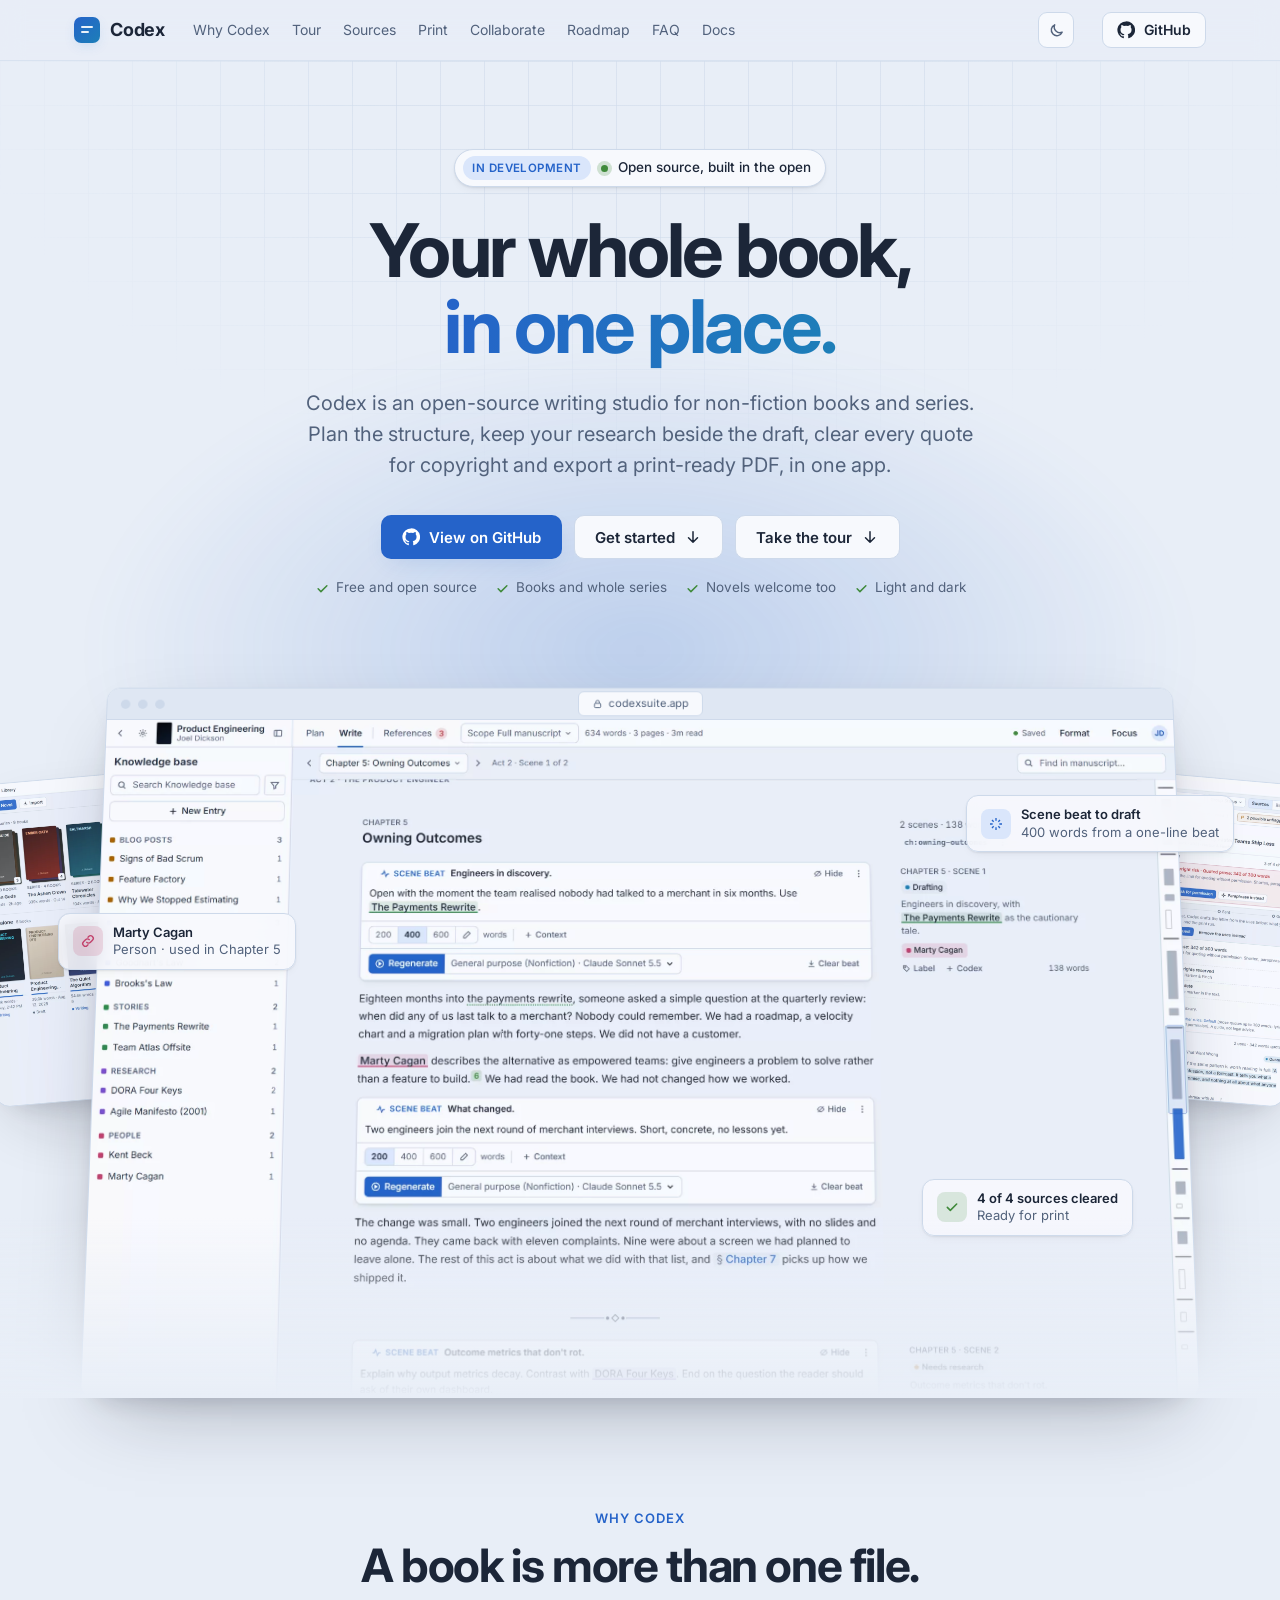
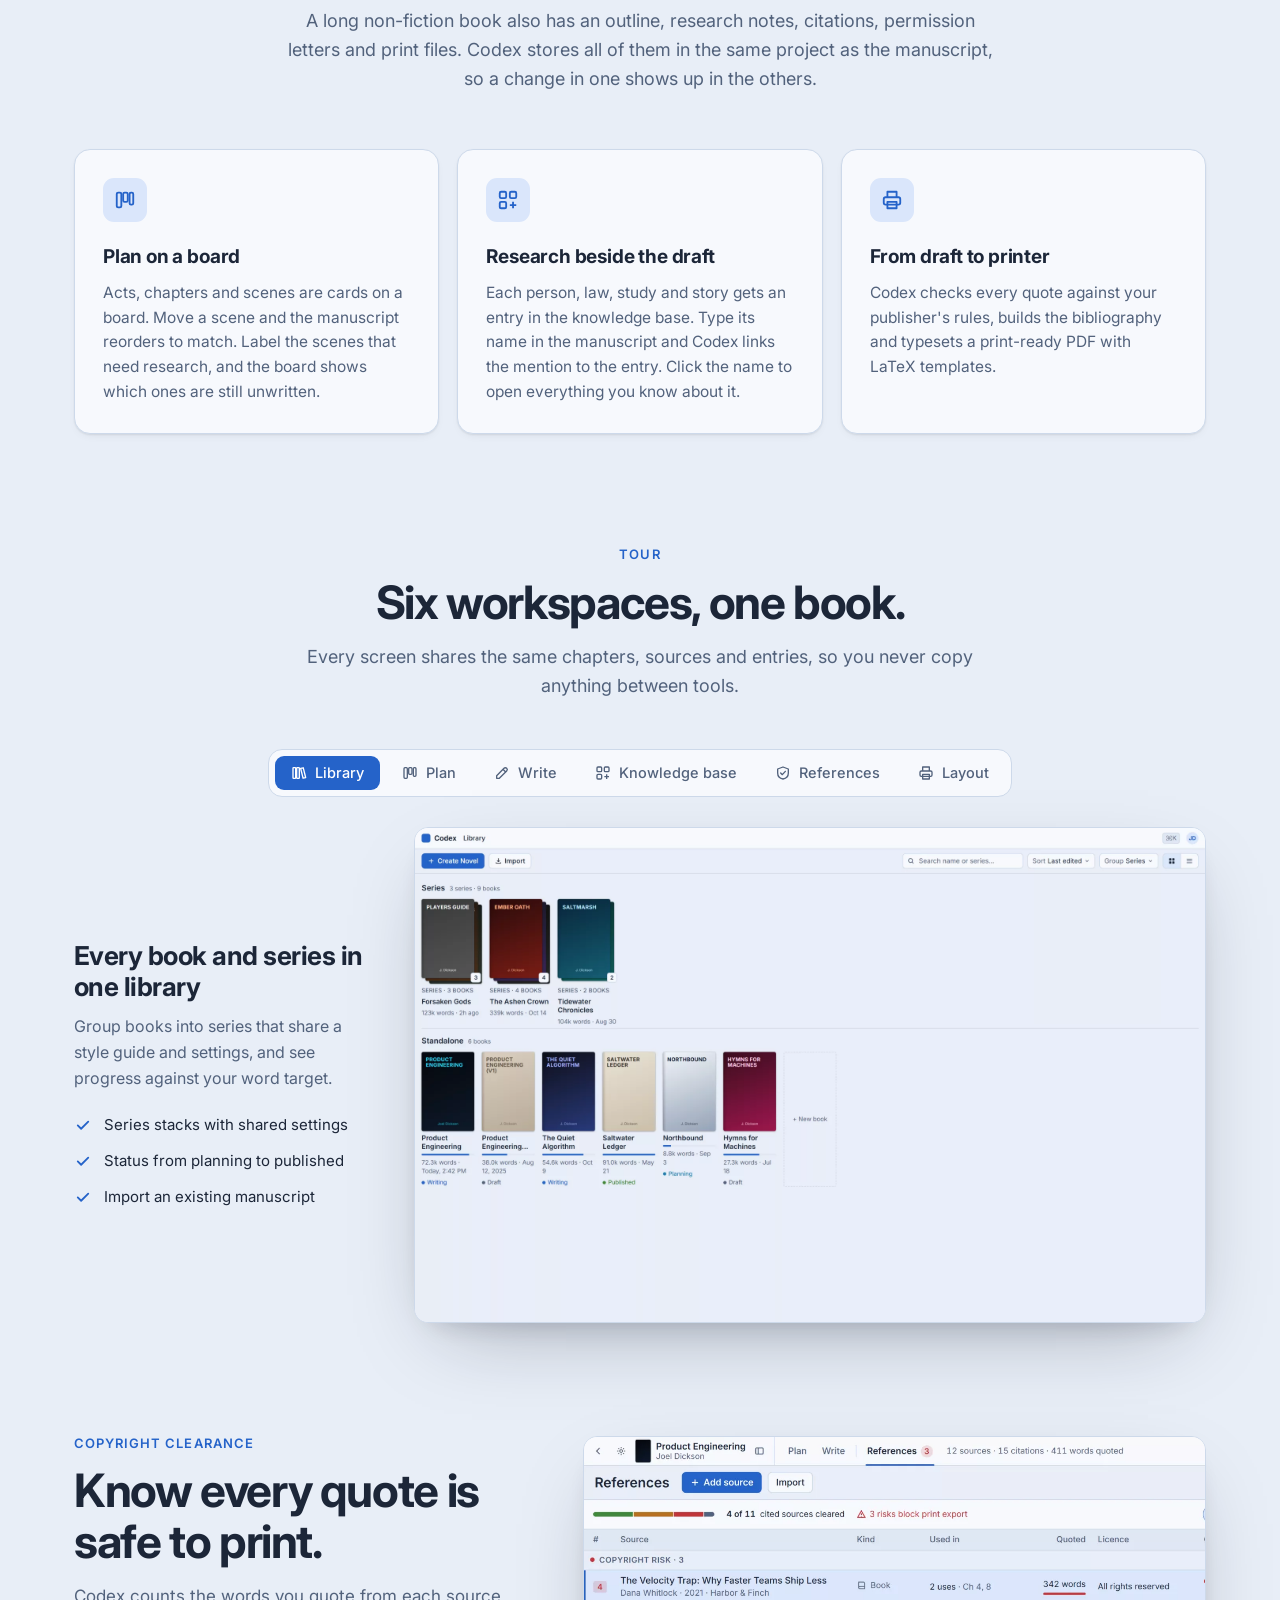
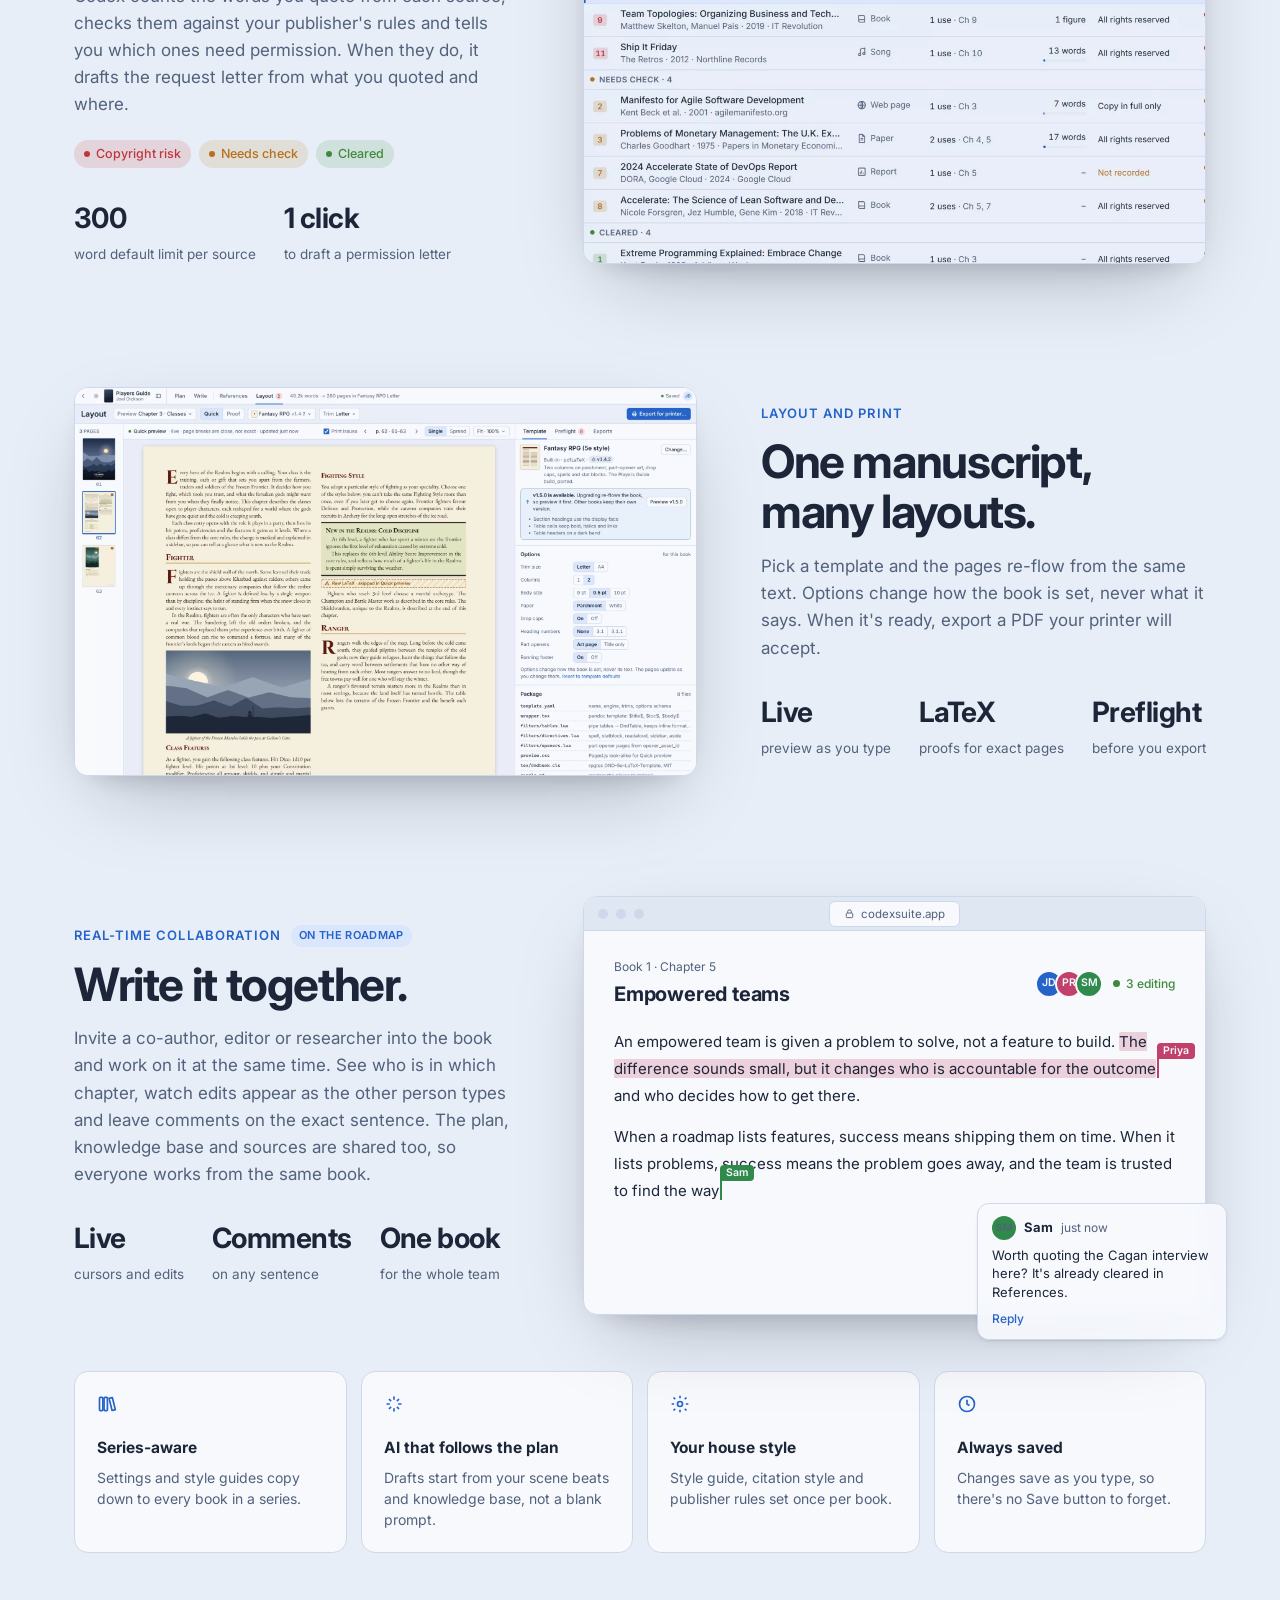
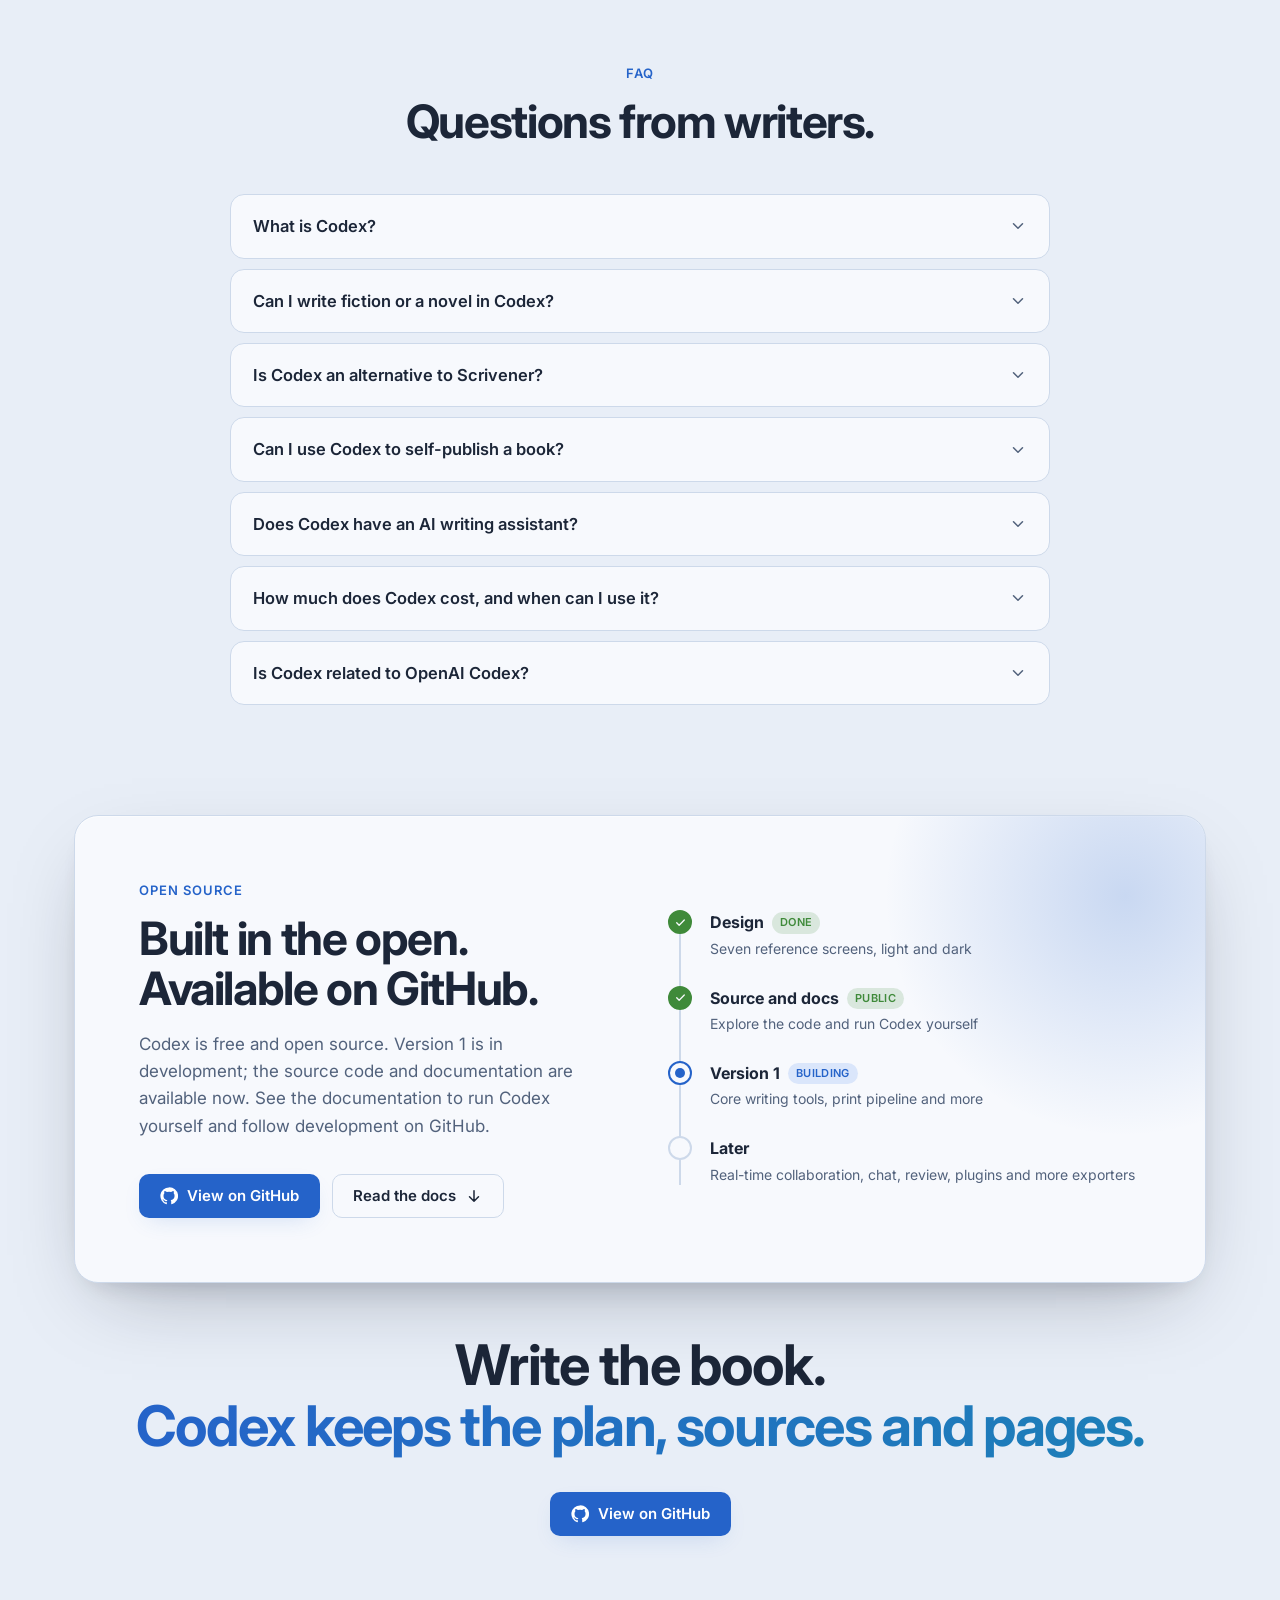
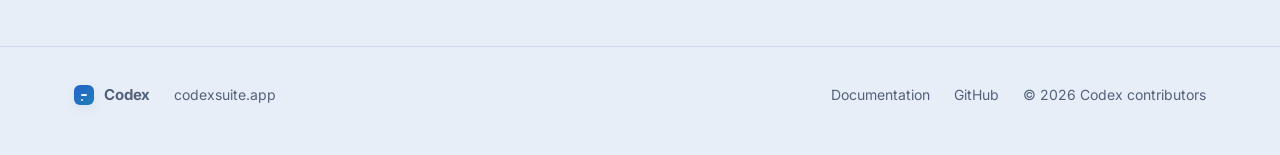
==== commit 7e4d9383: "Merge main into seo-and-social" ====
--- a/site/index.html
+++ b/site/index.html
@@ -556,7 +556,7 @@
     <div class="wrap">
       <span class="pill"><span class="tag">In development</span><span class="dot" aria-hidden="true"></span>Open source, built in the open</span>
       <h1>Your whole book,<br><span class="grad">in one place.</span></h1>
-      <p class="lede">Codex is an open-source writing studio for non-fiction books and series. Plan the structure, keep your research beside the draft, clear every quote for copyright and export a print-ready PDF, all without leaving the book.</p>
+      <p class="lede">Codex is an open-source writing studio for non-fiction books and series. Plan the structure, keep your research beside the draft, clear every quote for copyright and export a print-ready PDF, in one app.</p>
       <div class="cta-row">
         <a class="btn btn-primary" href="https://github.com/codexsuite/codex"><svg><use href="#i-gh"/></svg>View on GitHub</a>
         <a class="btn btn-ghost" href="https://docs.codexsuite.app/start/quickstart/">Get started<svg><use href="#i-arrow"/></svg></a>
@@ -589,7 +589,7 @@
         </div>
         <div class="callout c2">
           <span class="ic" style="background:var(--color-accent-soft);color:var(--color-accent)"><svg><use href="#i-spark"/></svg></span>
-          <span><b>Scene beat → draft</b><span class="muted">400 words, in your voice</span></span>
+          <span><b>Scene beat to draft</b><span class="muted">400 words from a one-line beat</span></span>
         </div>
         <div class="callout c3">
           <span class="ic" style="background:color-mix(in srgb, var(--color-ok) 16%, transparent);color:var(--color-ok)"><svg><use href="#i-check"/></svg></span>
@@ -605,24 +605,24 @@
     <div class="wrap">
       <div class="sec-head center">
         <div class="eyebrow">Why Codex</div>
-        <h2>A book is more than a document.</h2>
-        <p>Long non-fiction lives across outlines, notes, citations, permissions and print files. Codex keeps all of it attached to the manuscript, so nothing drifts out of date.</p>
+        <h2>A book is more than one file.</h2>
+        <p>A long non-fiction book also has an outline, research notes, citations, permission letters and print files. Codex stores all of them in the same project as the manuscript, so a change in one shows up in the others.</p>
       </div>
       <div class="pillars">
         <div class="card">
           <div class="ic"><svg><use href="#i-board"/></svg></div>
-          <h3>Structure you can see</h3>
-          <p>Acts, chapters and scenes on a board. Move a scene and the manuscript follows. Label what needs research and see at a glance what's left to write.</p>
+          <h3>Plan on a board</h3>
+          <p>Acts, chapters and scenes are cards on a board. Move a scene and the manuscript reorders to match. Label the scenes that need research, and the board shows which ones are still unwritten.</p>
         </div>
         <div class="card">
           <div class="ic"><svg><use href="#i-brain"/></svg></div>
           <h3>Research beside the draft</h3>
-          <p>People, laws, studies and stories live in a knowledge base that links itself into your text. Click a name to open everything you know about it.</p>
+          <p>Each person, law, study and story gets an entry in the knowledge base. Type its name in the manuscript and Codex links the mention to the entry. Click the name to open everything you know about it.</p>
         </div>
         <div class="card">
           <div class="ic"><svg><use href="#i-print"/></svg></div>
           <h3>From draft to printer</h3>
-          <p>Every quote checked against publisher rules, a bibliography built for you, and a print-ready PDF from real LaTeX templates when you're done.</p>
+          <p>Codex checks every quote against your publisher's rules, builds the bibliography and typesets a print-ready PDF with LaTeX templates.</p>
         </div>
       </div>
     </div>
@@ -649,7 +649,7 @@
 
         <div class="panel on" id="p-library" role="tabpanel">
           <div>
-            <h3>Every book and series on one shelf</h3>
+            <h3>Every book and series in one library</h3>
             <p>Group books into series that share a style guide and settings, and see progress against your word target.</p>
             <ul class="ticks">
               <li><svg><use href="#i-check"/></svg>Series stacks with shared settings</li>
@@ -662,8 +662,8 @@
 
         <div class="panel" id="p-plan" role="tabpanel">
           <div>
-            <h3>Plan the shape before the sentences</h3>
-            <p>A board of acts, chapters and scenes, or a plain outline when you'd rather read than drag.</p>
+            <h3>Plan the chapters before you write them</h3>
+            <p>A board of acts, chapters and scenes, or the same structure as a plain outline.</p>
             <ul class="ticks">
               <li><svg><use href="#i-check"/></svg>Scene summaries and word counts</li>
               <li><svg><use href="#i-check"/></svg>Labels like <em>Needs research</em> and <em>Ready to write</em></li>
@@ -676,7 +676,7 @@
         <div class="panel" id="p-write" role="tabpanel">
           <div>
             <h3>Write with your plan in the margin</h3>
-            <p>A calm manuscript editor with the scene summary beside the text and your notes one click away.</p>
+            <p>A manuscript editor with the scene summary beside the text and your notes one click away.</p>
             <ul class="ticks">
               <li><svg><use href="#i-check"/></svg>Scene beats that draft 200 to 600 words with AI</li>
               <li><svg><use href="#i-check"/></svg>Mentions link to the knowledge base as you type</li>
@@ -688,12 +688,12 @@
 
         <div class="panel" id="p-codex" role="tabpanel">
           <div>
-            <h3>A knowledge base that knows your book</h3>
-            <p>One entry per person, idea or source, with aliases so every mention links itself.</p>
+            <h3>One entry per person, idea or source</h3>
+            <p>Each entry lists its aliases, so Codex links every mention in the manuscript back to it.</p>
             <ul class="ticks">
               <li><svg><use href="#i-check"/></svg>See every scene that uses an entry</li>
               <li><svg><use href="#i-check"/></svg>Timelines for people and events</li>
-              <li><svg><use href="#i-check"/></svg>Short summaries become AI context</li>
+              <li><svg><use href="#i-check"/></svg>The AI reads entry summaries when it drafts</li>
             </ul>
           </div>
           <div class="frame"><img class="only-light" src="shots/codex-light.webp" alt="Codex knowledge base entry for Goodhart's Law" width="2000" height="1250" loading="lazy"><img class="only-dark" src="shots/codex-dark.webp" alt="Codex knowledge base entry, dark" width="2000" height="1250" loading="lazy"></div>
@@ -715,7 +715,7 @@
         <div class="panel" id="p-print" role="tabpanel">
           <div>
             <h3>See the printed page while you write</h3>
-            <p>A live preview of the book in its print template, and a real proof when you need exact pages.</p>
+            <p>A live preview of the book in its print template, and a LaTeX proof when you need exact page breaks.</p>
             <ul class="ticks">
               <li><svg><use href="#i-check"/></svg>Preflight flags low-resolution images</li>
               <li><svg><use href="#i-check"/></svg>Templates with trim, columns and paper options</li>
@@ -773,7 +773,7 @@
         <div class="copy">
           <div class="eyebrow">Real-time collaboration<span class="soon">On the roadmap</span></div>
           <h2>Write it together.</h2>
-          <p>Invite a co-author, editor or researcher into the book and work on it at the same time. See who is in which chapter, watch edits arrive as they're typed and leave comments on the exact sentence. The plan, knowledge base and sources are shared too, so everyone works from the same book.</p>
+          <p>Invite a co-author, editor or researcher into the book and work on it at the same time. See who is in which chapter, watch edits appear as the other person types and leave comments on the exact sentence. The plan, knowledge base and sources are shared too, so everyone works from the same book.</p>
           <div class="stat-row">
             <div class="stat"><b>Live</b><span>cursors and edits</span></div>
             <div class="stat"><b>Comments</b><span>on any sentence</span></div>
@@ -882,7 +882,7 @@
       </div>
 
       <div class="closing">
-        <h2>Write the book.<br><span class="grad">Codex keeps the rest.</span></h2>
+        <h2>Write the book.<br><span class="grad">Codex keeps the plan, sources and pages.</span></h2>
         <div class="cta-row">
           <a class="btn btn-primary" href="https://github.com/codexsuite/codex"><svg><use href="#i-gh"/></svg>View on GitHub</a>
         </div>
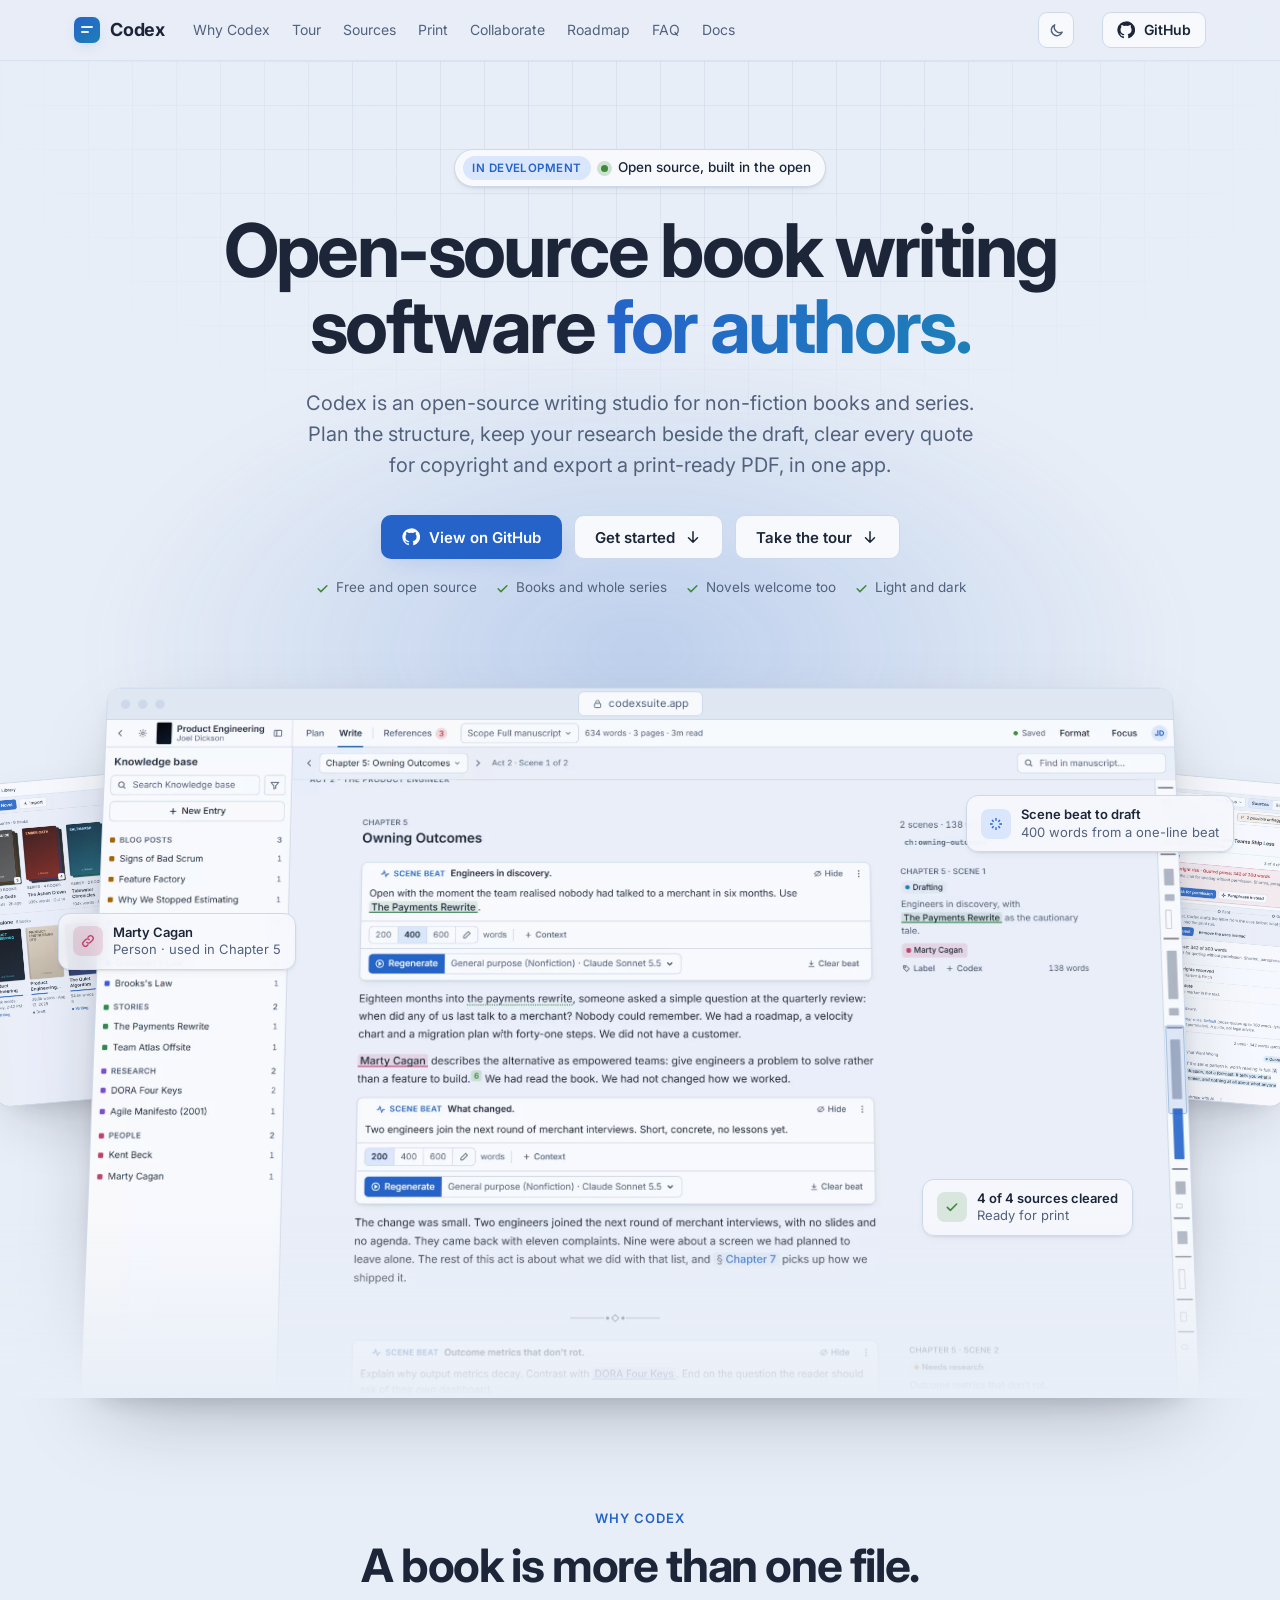
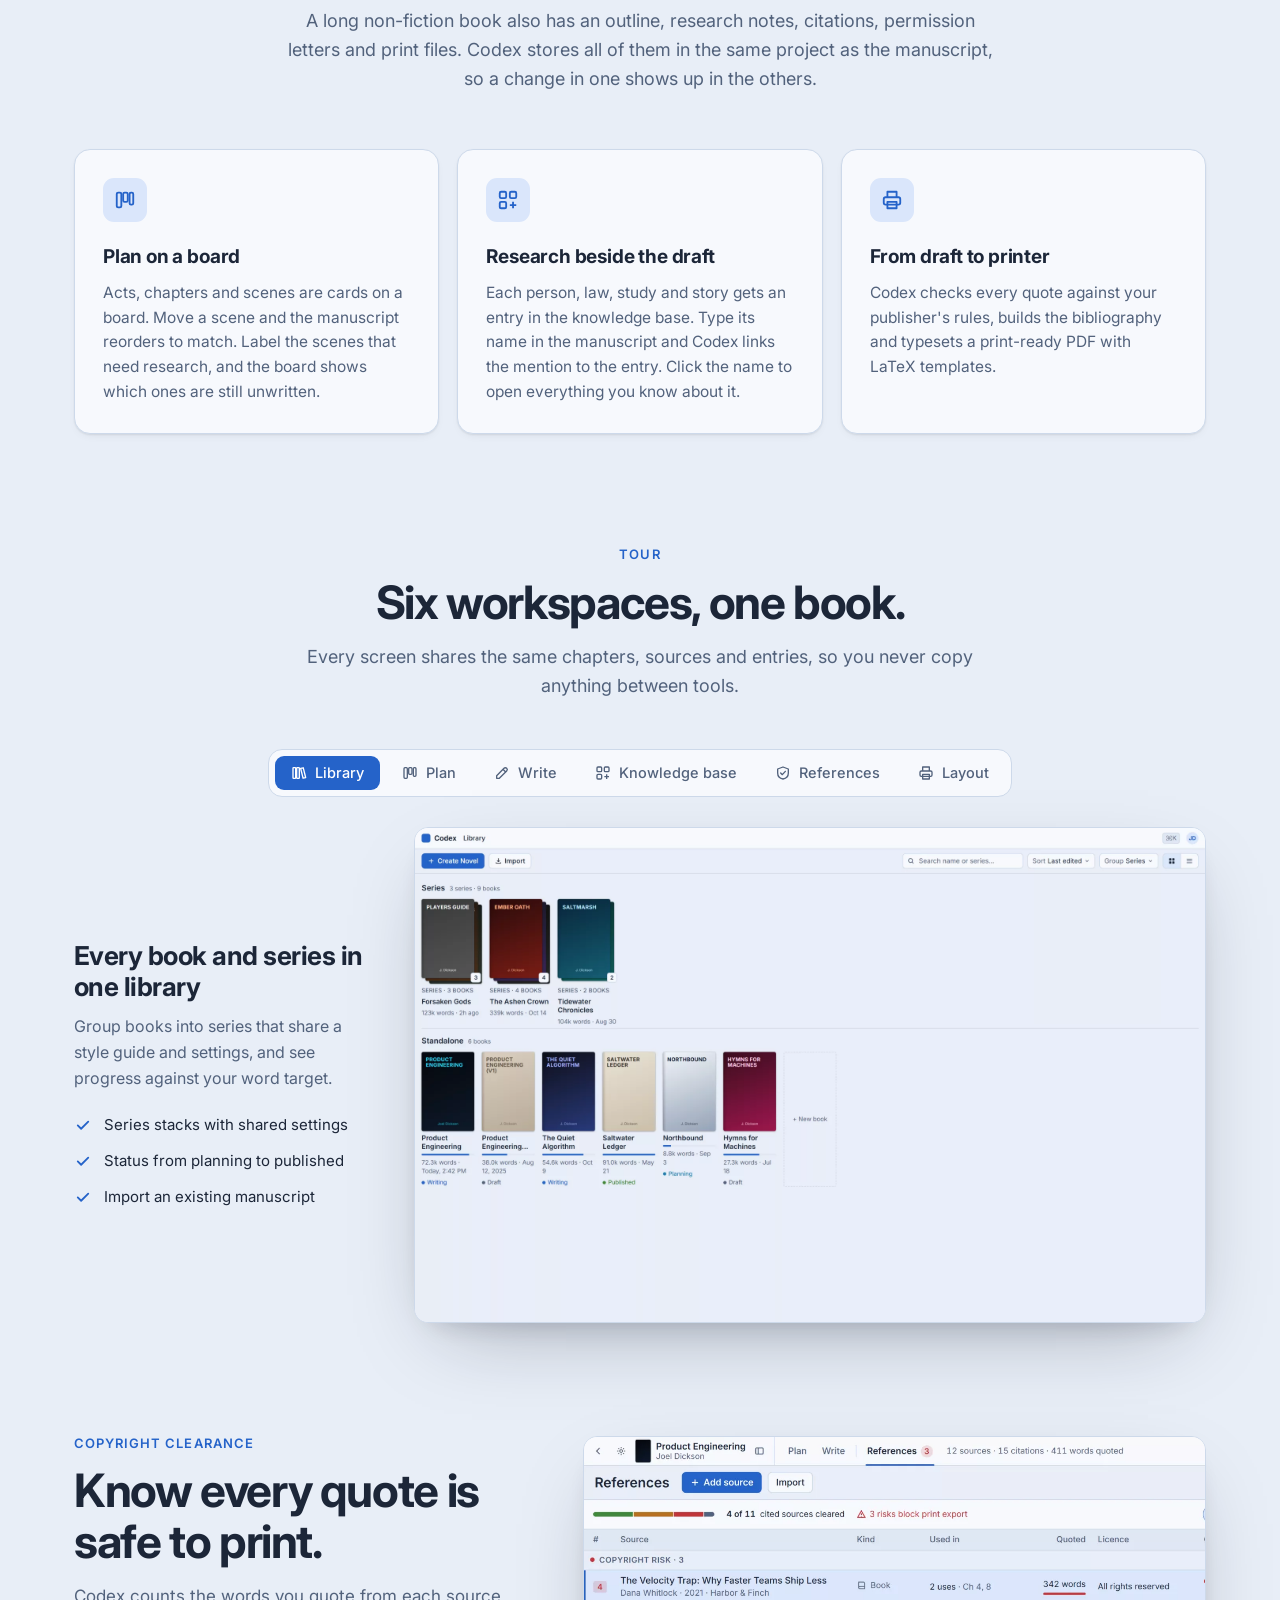
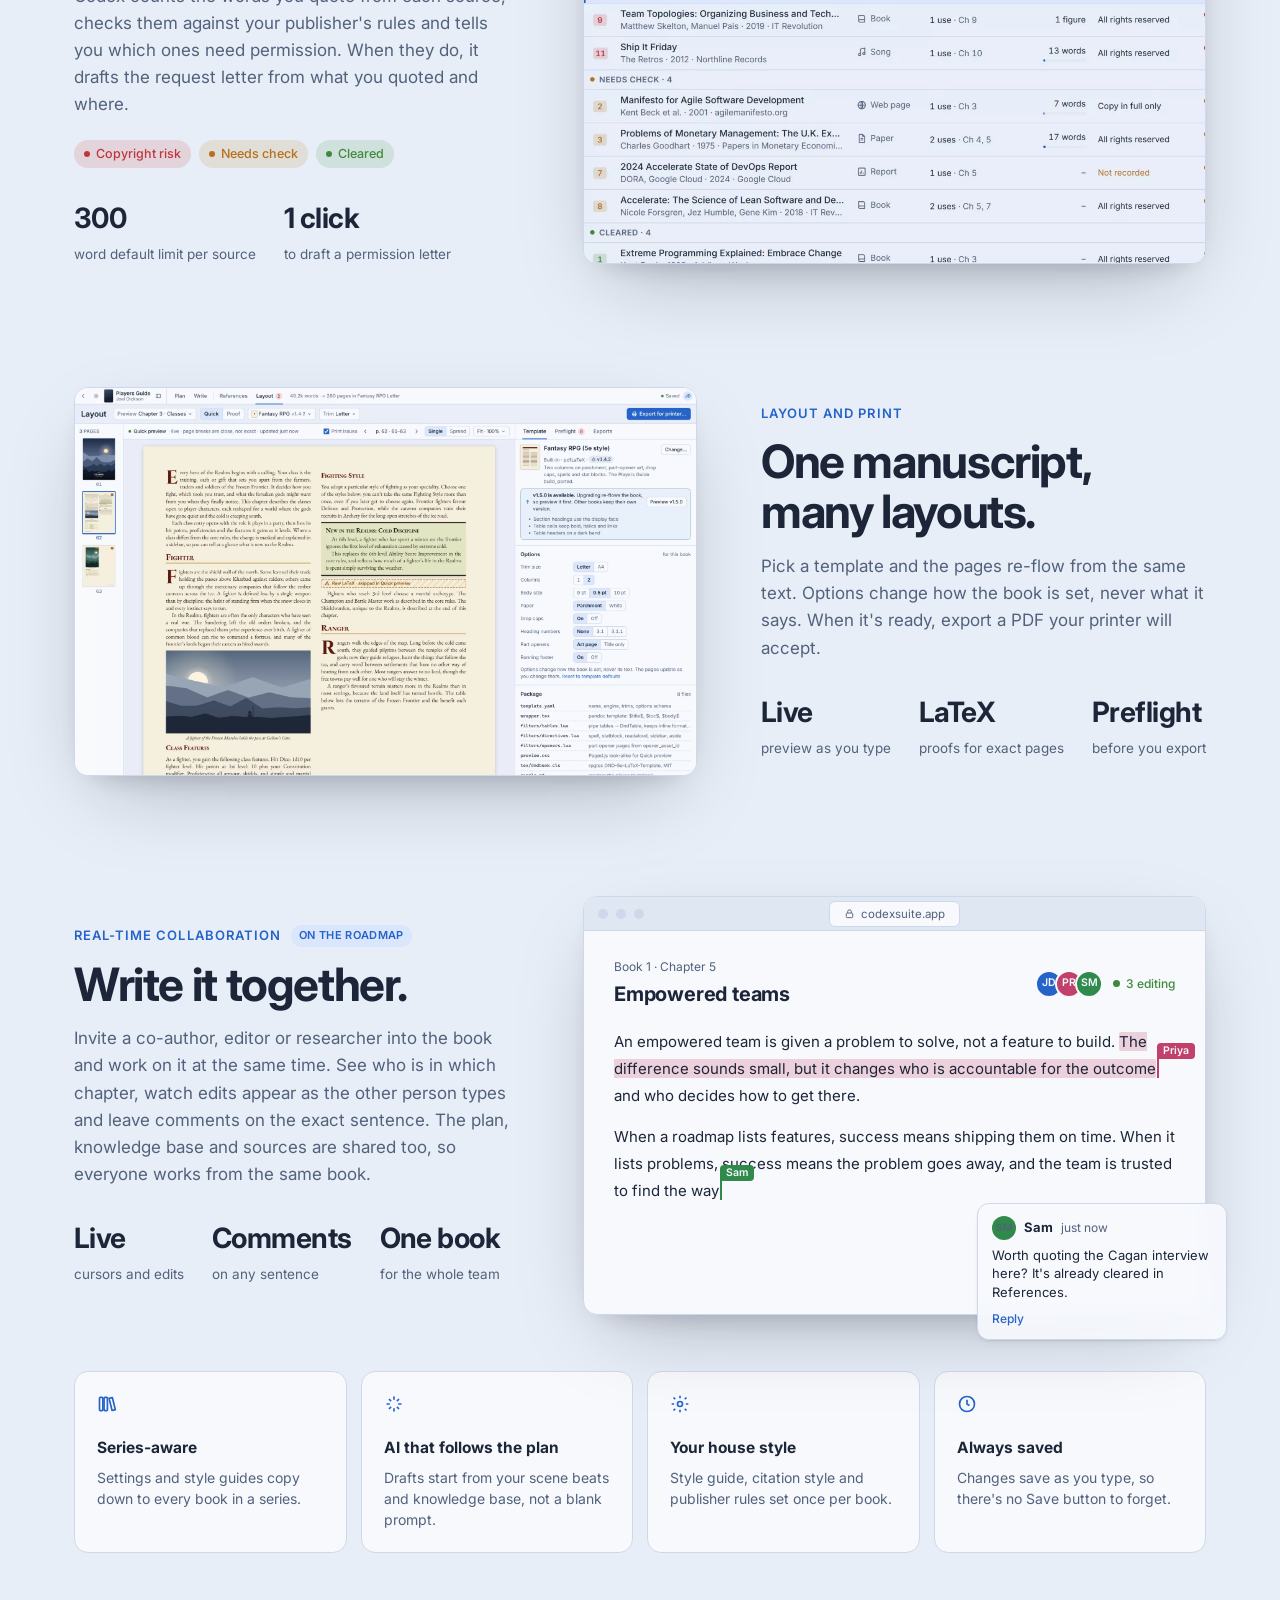
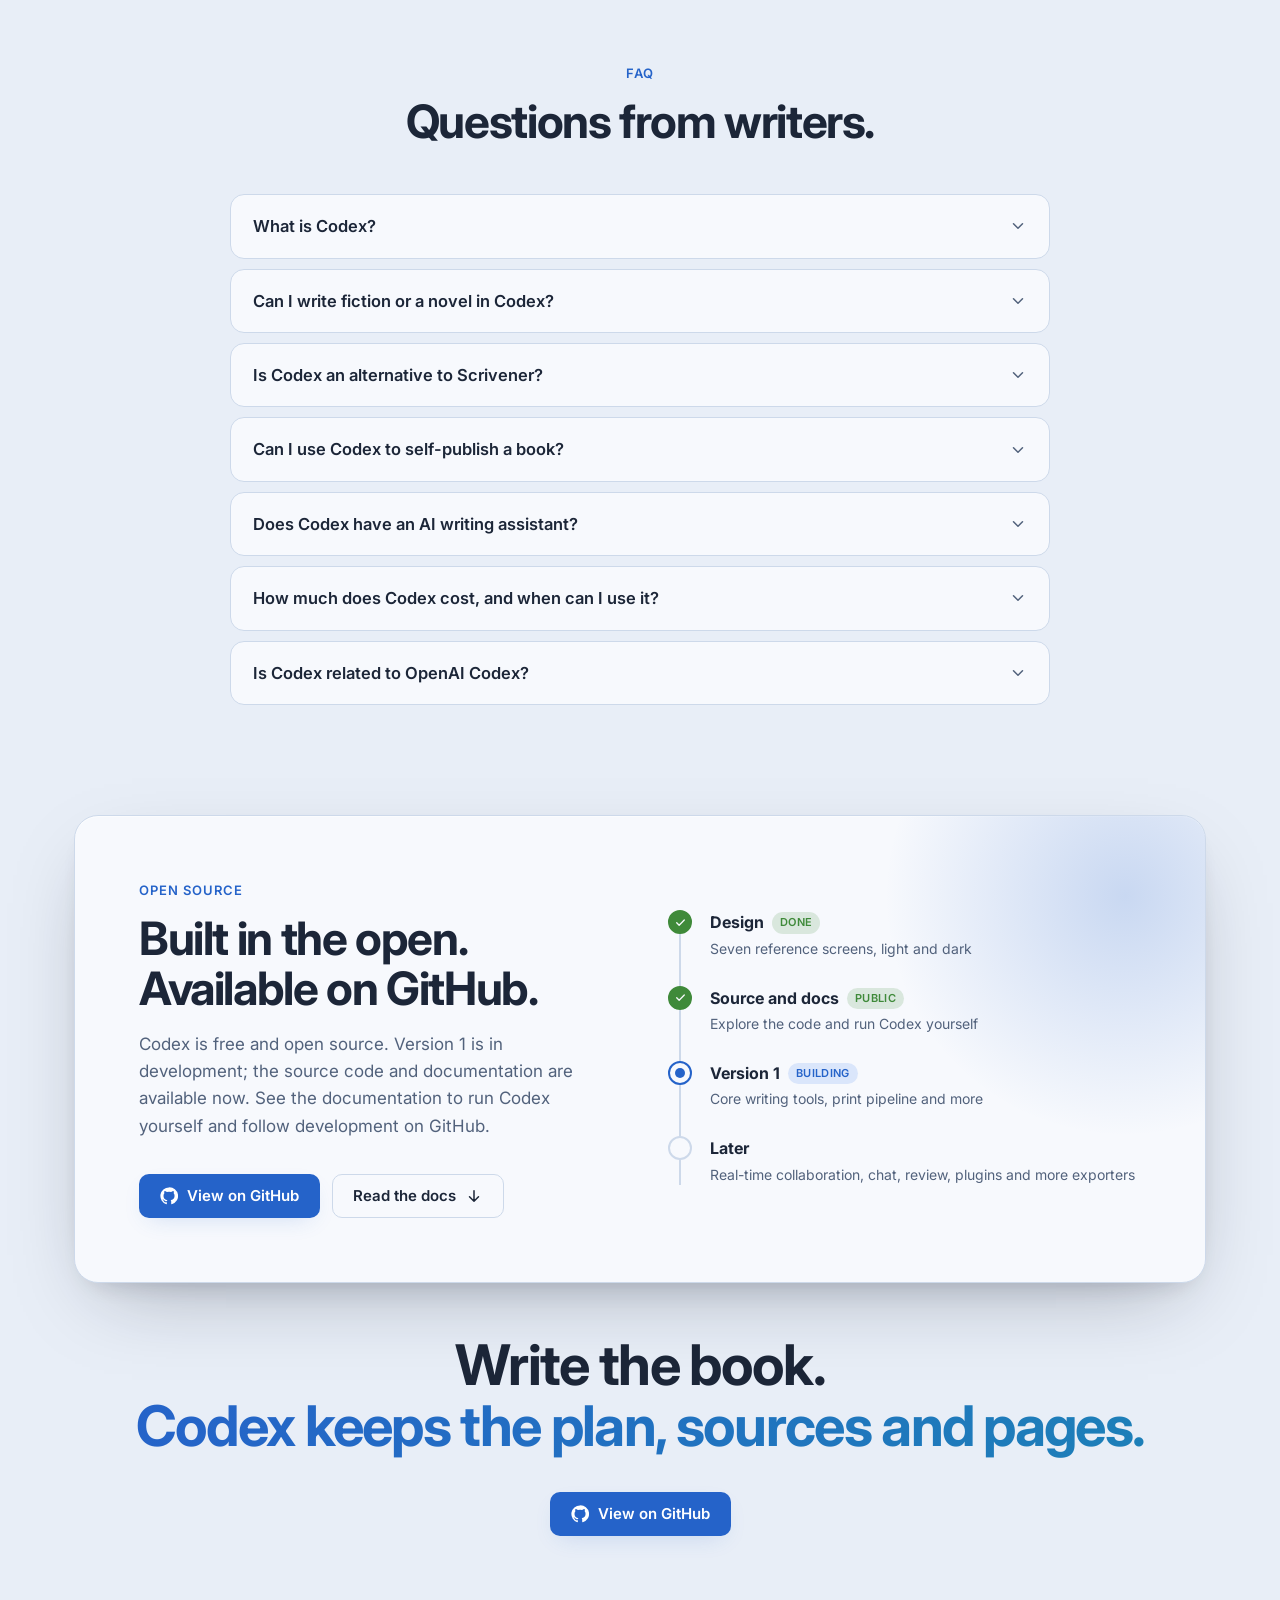
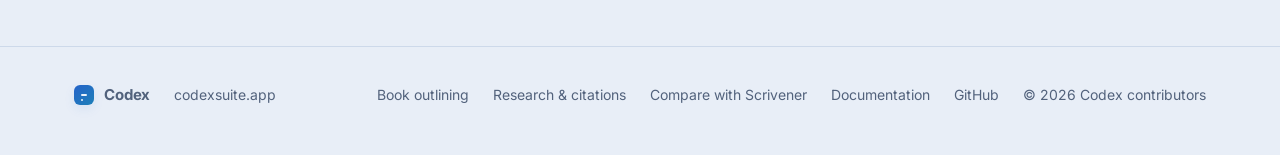
==== commit cb8db09c: "Improve search pages and missing page handling" ====
--- a/site/index.html
+++ b/site/index.html
@@ -555,7 +555,7 @@
   <div class="hero">
     <div class="wrap">
       <span class="pill"><span class="tag">In development</span><span class="dot" aria-hidden="true"></span>Open source, built in the open</span>
-      <h1>Your whole book,<br><span class="grad">in one place.</span></h1>
+      <h1>Open-source book writing software <span class="grad">for authors.</span></h1>
       <p class="lede">Codex is an open-source writing studio for non-fiction books and series. Plan the structure, keep your research beside the draft, clear every quote for copyright and export a print-ready PDF, in one app.</p>
       <div class="cta-row">
         <a class="btn btn-primary" href="https://github.com/codexsuite/codex"><svg><use href="#i-gh"/></svg>View on GitHub</a>
@@ -896,6 +896,9 @@
     <a class="brand" href="#top" style="font-size:15px"><span class="mark" style="width:20px;height:20px;border-radius:6px" aria-hidden="true"></span>Codex</a>
     <span>codexsuite.app</span>
     <div class="nav-spacer"></div>
+    <a href="/book-outlining/">Book outlining</a>
+    <a href="/nonfiction-research/">Research &amp; citations</a>
+    <a href="/scrivener-alternative/">Compare with Scrivener</a>
     <a href="https://docs.codexsuite.app/">Documentation</a>
     <a href="https://github.com/codexsuite/codex">GitHub</a>
     <span>© 2026 Codex contributors</span>
